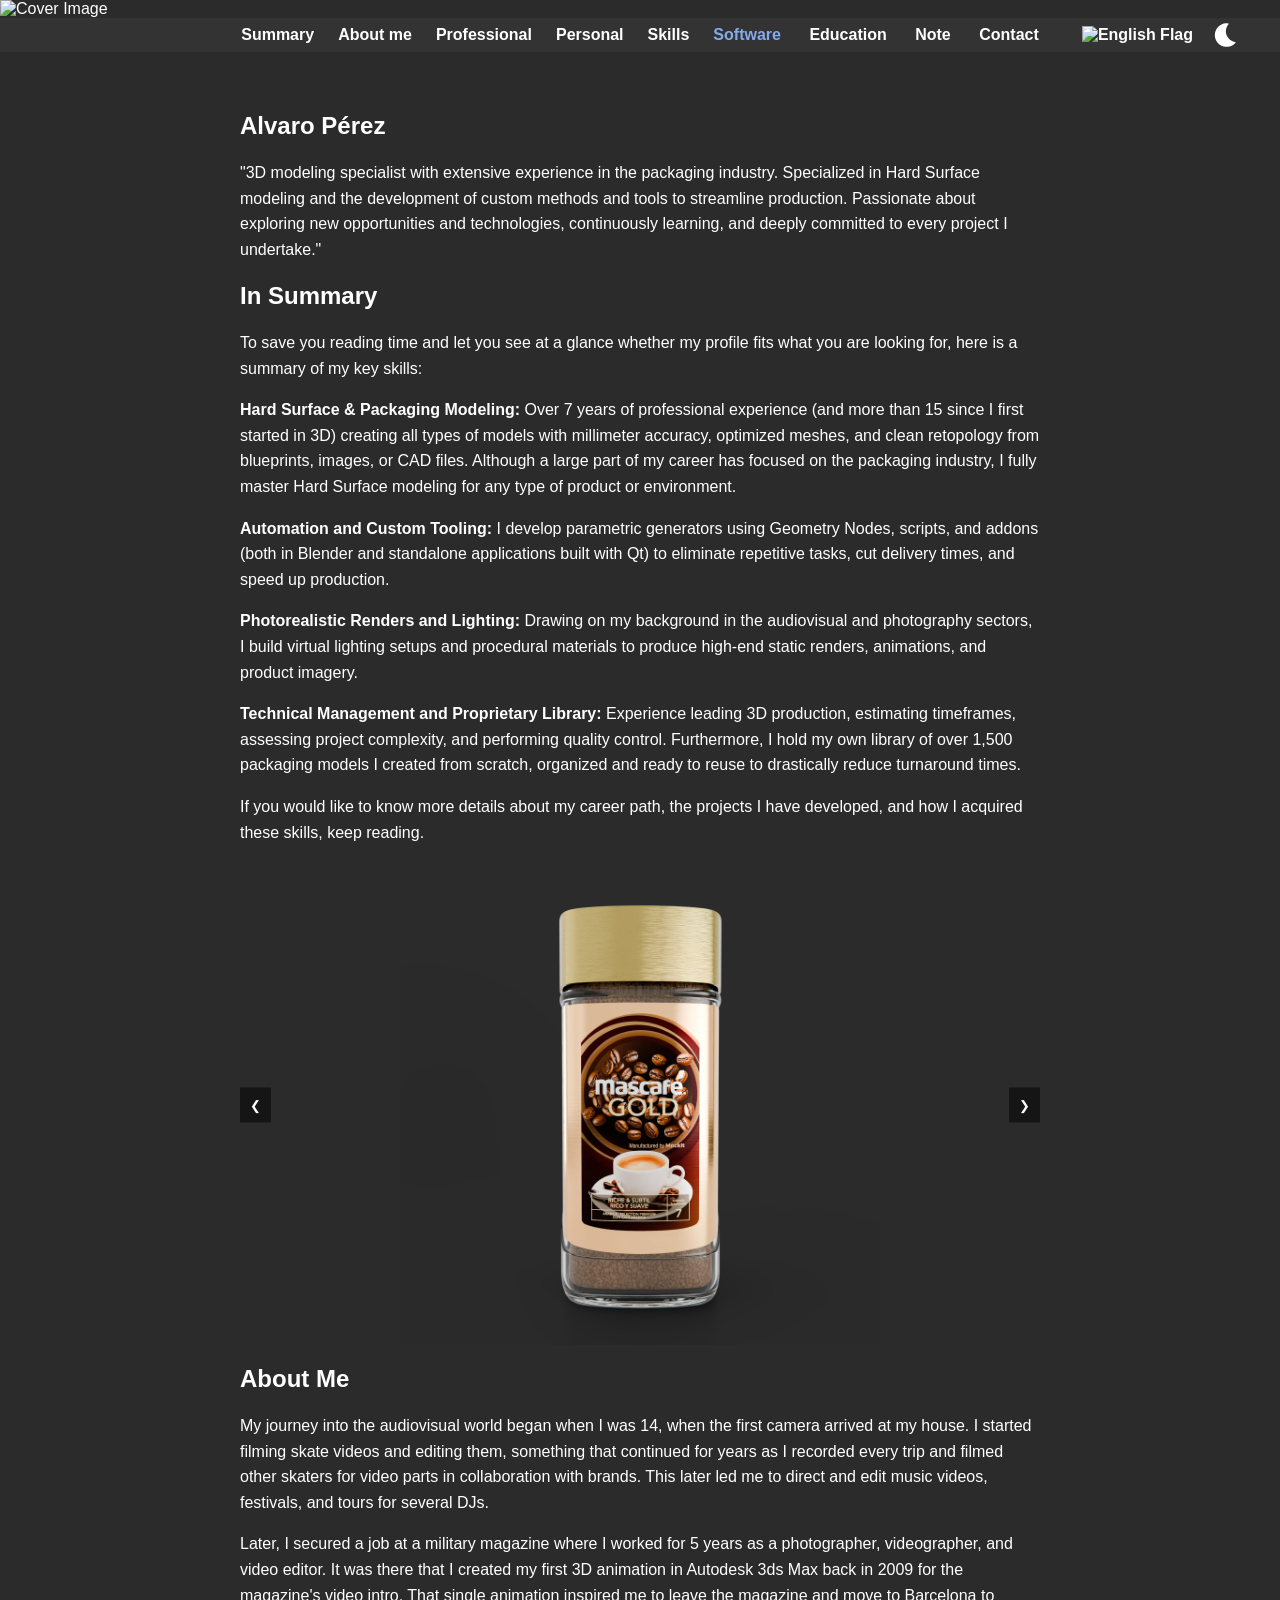
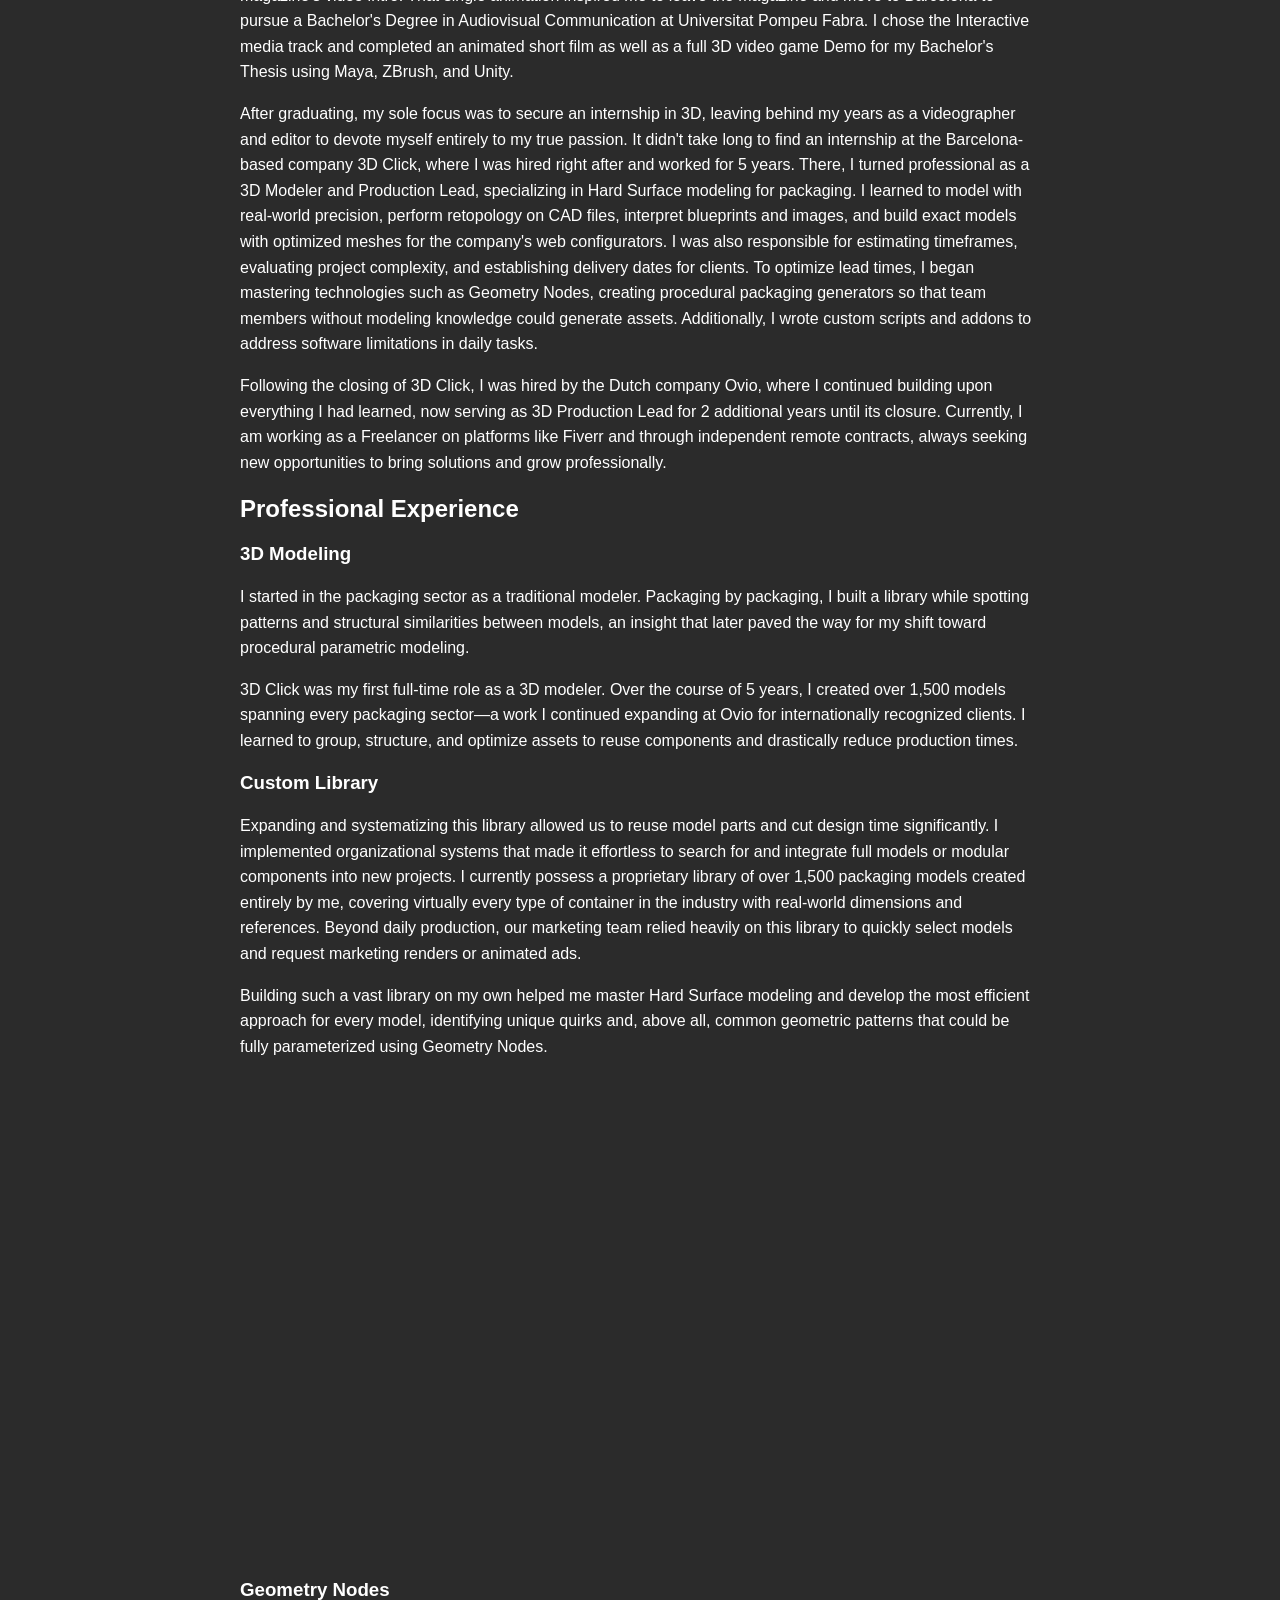
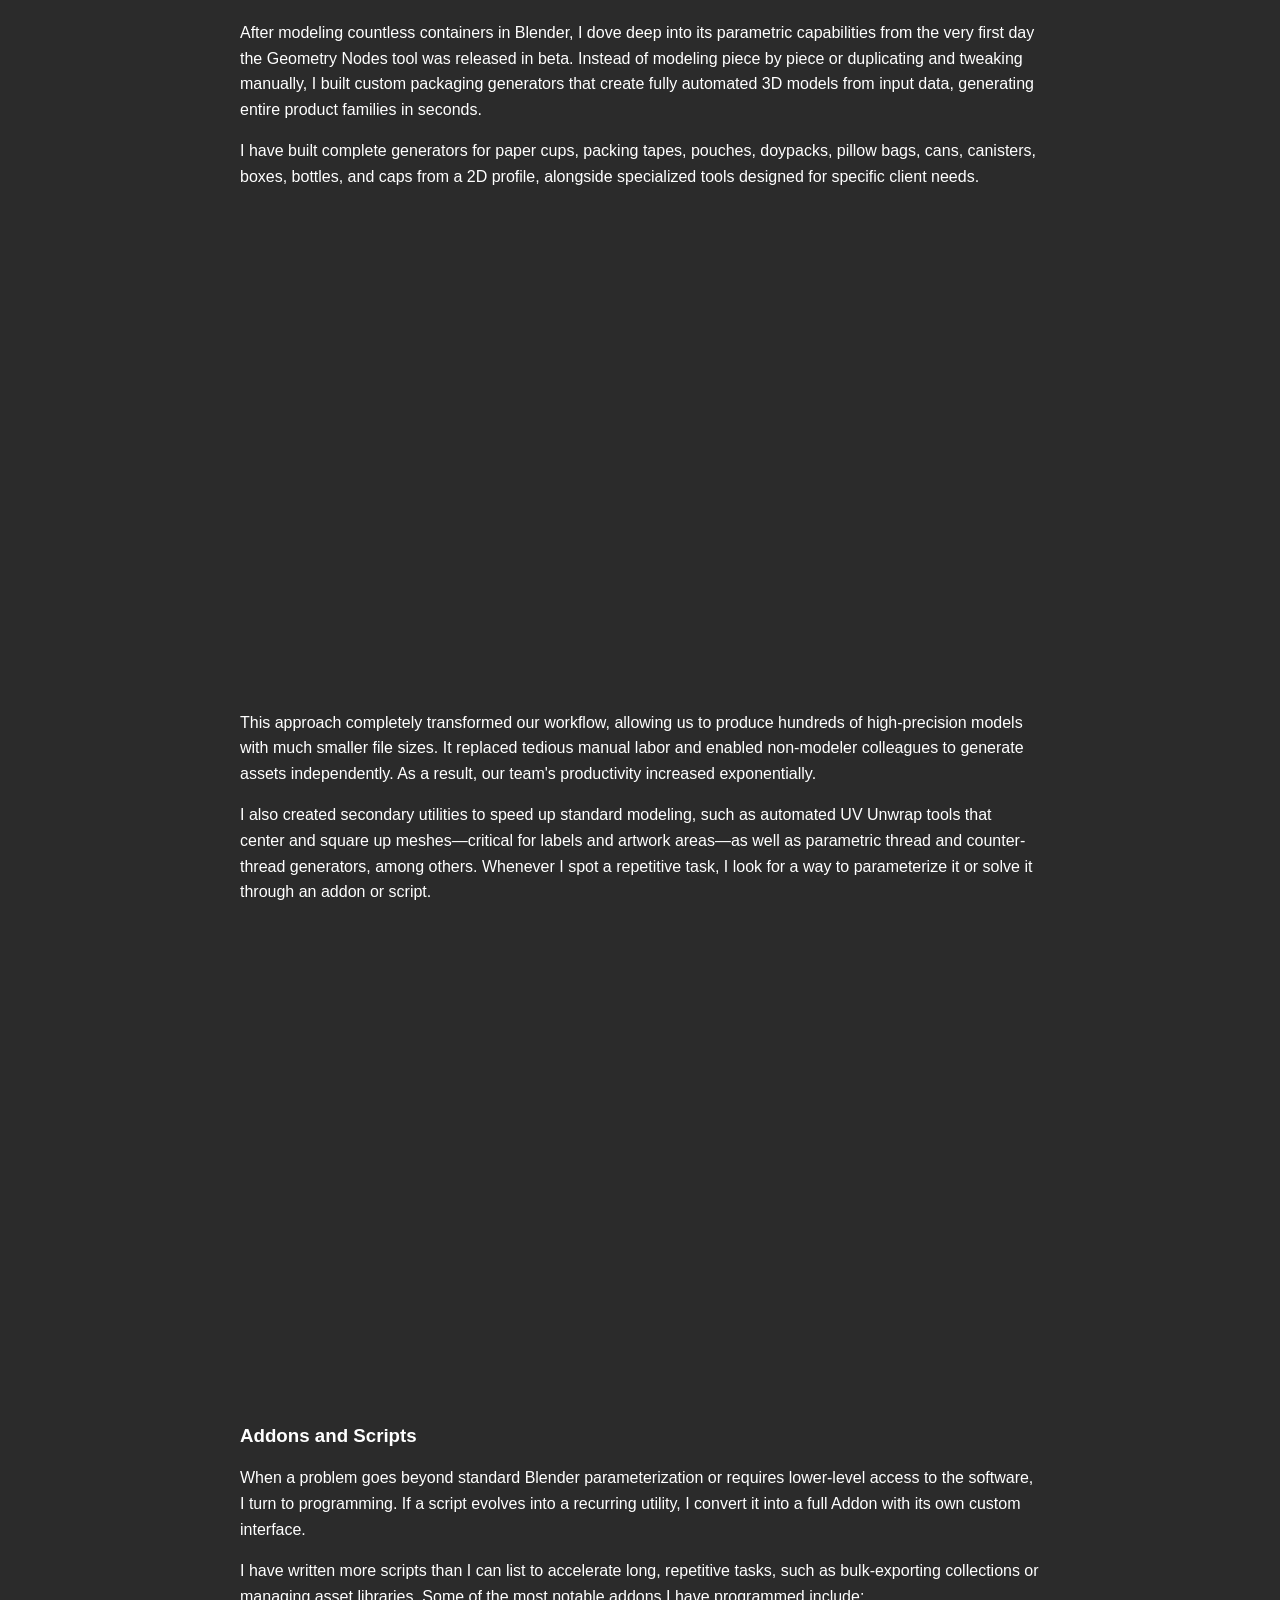
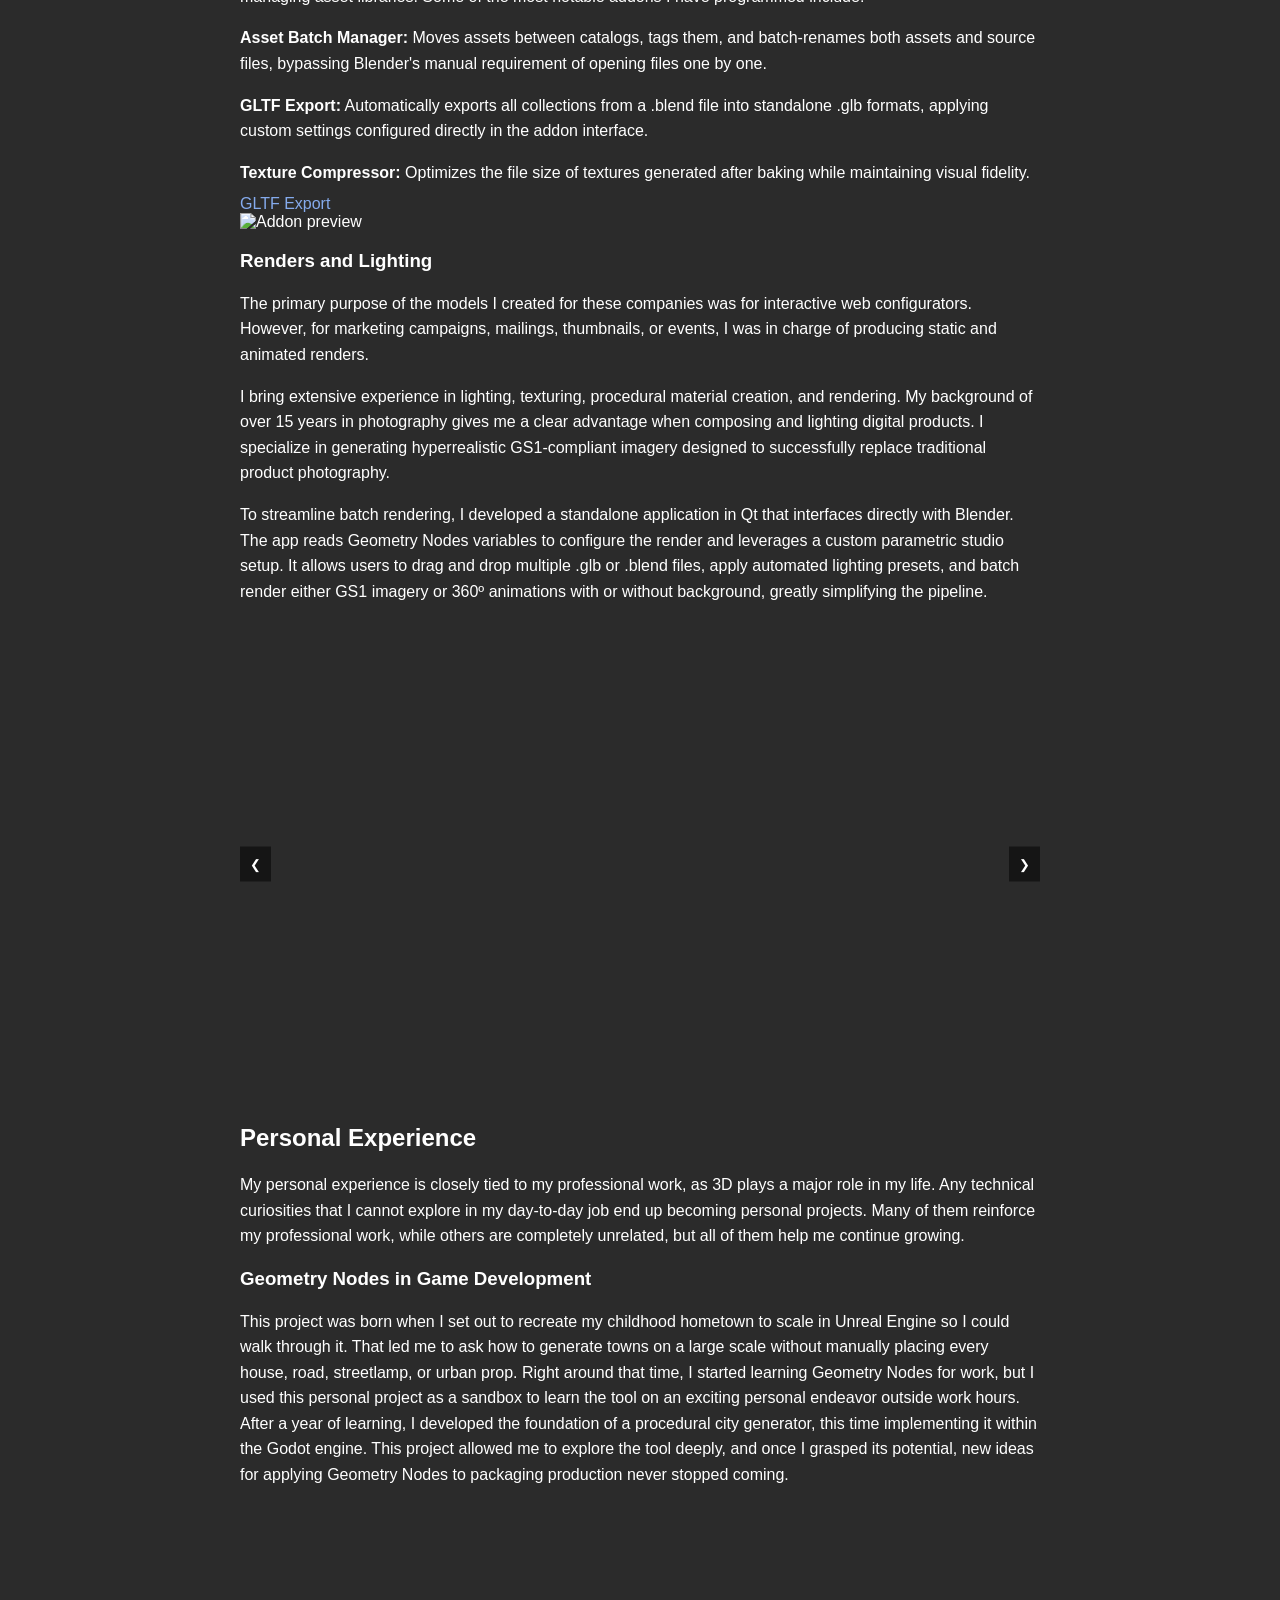
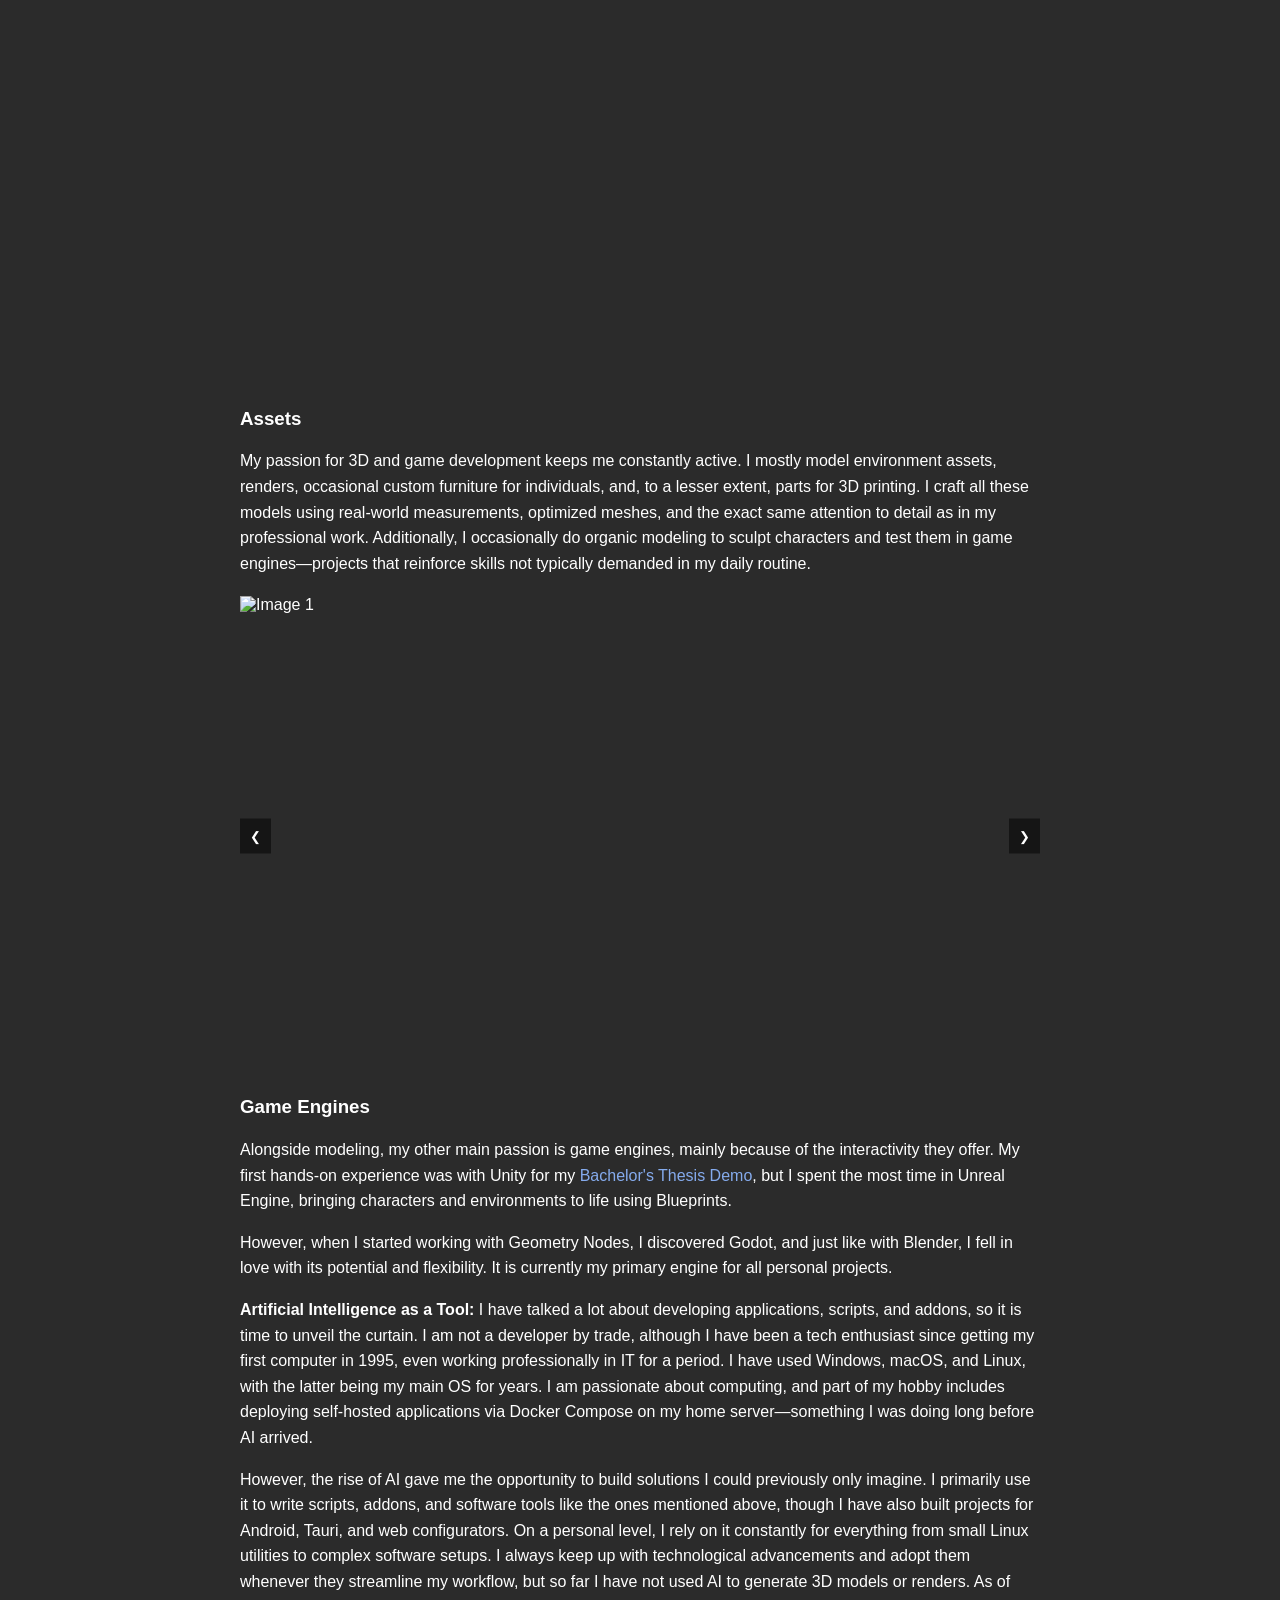
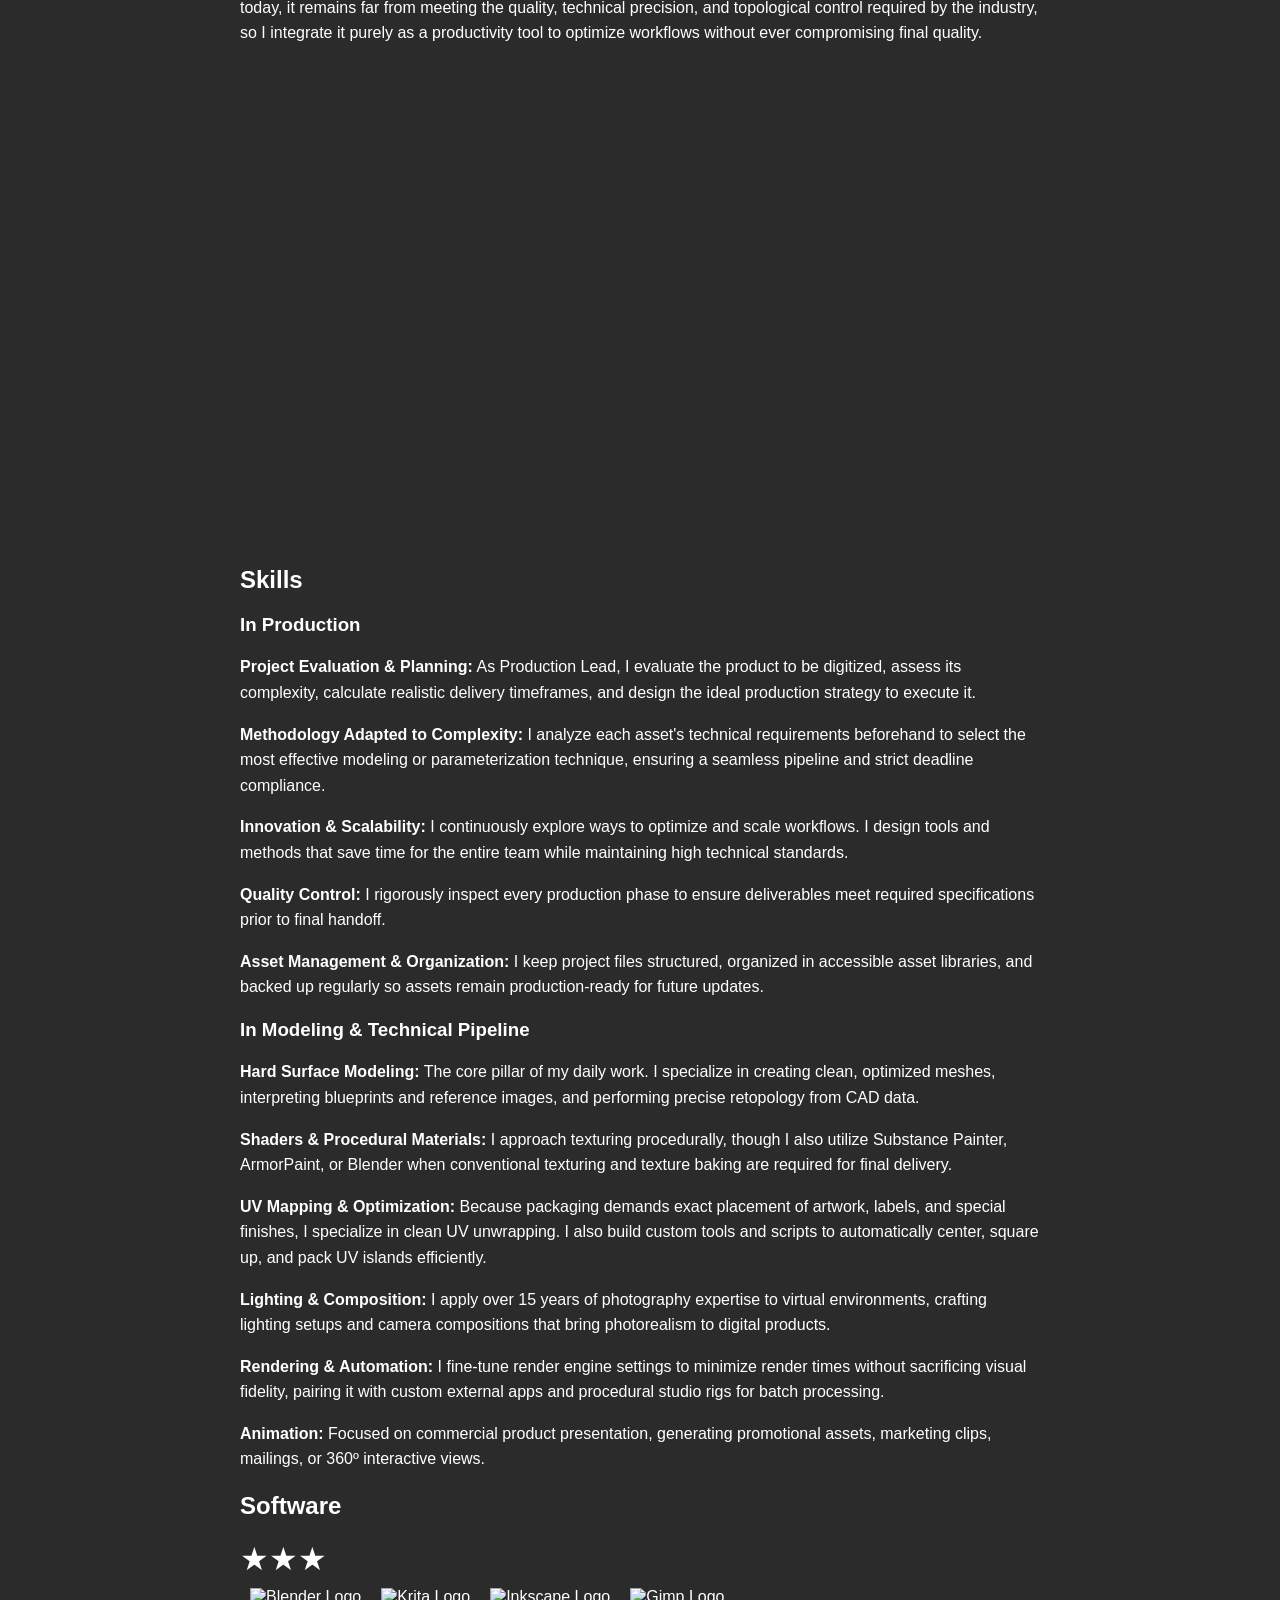
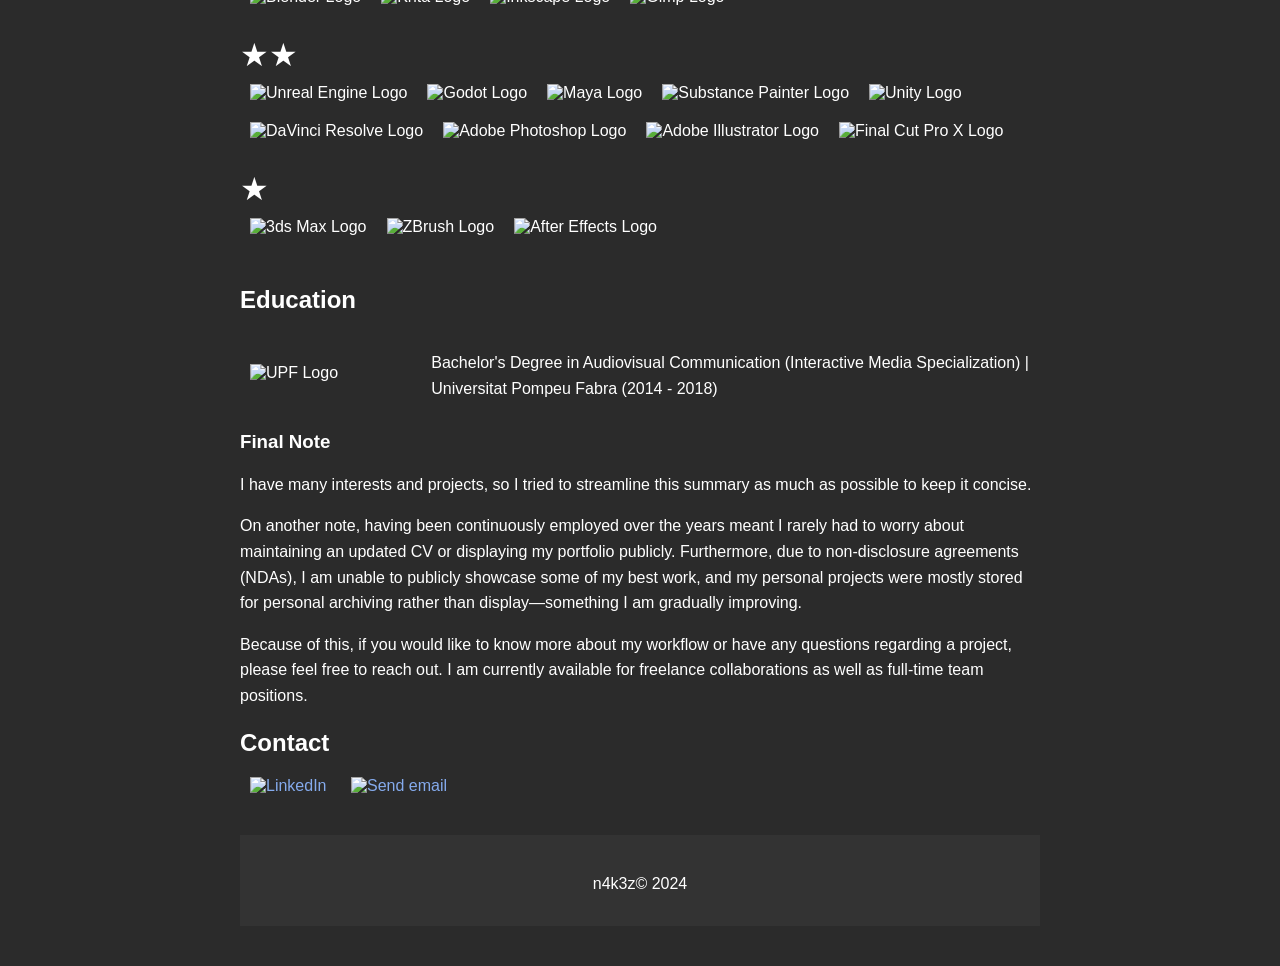
==== index_en.html @ 203c3bce "update tittle" ====
<!DOCTYPE html>
<html lang="en">
<head>
    <meta charset="UTF-8">
    <meta name="viewport" content="width=device-width, initial-scale=1.0">
    <title>Alvaro Perez Portfolio</title>
    <meta name="description" content="My portfolio as a 3D Modeler and Production Lead">
    <meta property="og:title" content="Álvaro Pérez Portfolio">
    <meta property="og:description" content="My portfolio as a 3D Modeler and Production Lead">
    <meta property="og:image" content="images/icon.png">
    <meta property="og:url" content="https://nk3z.github.io/web/index_en.html">
    <link rel="stylesheet" href="css/styles.css">
    <link rel="icon" type="image/png" href="images/favicon.png">
</head>
<body>
    <header class="header">
        <img src="images/cover.jpg" class="cover-image" alt="Cover Image">
    </header>
    <nav class="main-nav">
        <ul>
            <!-- Row 1 -->
            <li class="menu-row">
                <a href="#resumen">Summary</a>
                <a href="#aboutme">About me</a>
                <a href="#experience-profesional">Professional</a>
                <a href="#experience">Personal</a>
                <a href="#skills">Skills</a>
            </li>
            <!-- Row 2 with centered links and icons aligned to the right -->
            <li class="menu-row">
                <div class="row-center-items">
                    <a href="#Softwares">Software</a>
                    <a href="#education">Education</a>
                    <a href="#nota-al-pie">Note</a>
                    <a href="#contact">Contact</a>
                </div>
                <div class="right-align">
                    <a href="index.html" class="language-switch" data-lang="en">
                        <img src="images/uk.svg" alt="English Flag" class="icon">
                    </a>
                    <button id="theme-toggle" class="theme-toggle">
                        <img id="theme-icon" src="images/moon.svg" alt="Moon Icon" class="icon">
                    </button>
                </div>
            </li>
        </ul>
    </nav>    
    <div class="container">
        <main>
            <section id="resumen">
                <h1>Alvaro Pérez</h1>
                <p>"3D modeling specialist with extensive experience in the packaging industry. Specialized in Hard Surface modeling and the development of custom methods and tools to streamline production. Passionate about exploring new opportunities and technologies, continuously learning, and deeply committed to every project I undertake."</p>
                
                <h2>In Summary</h2>
                <p>To save you reading time and let you see at a glance whether my profile fits what you are looking for, here is a summary of my key skills:</p>
                <p><strong>Hard Surface &amp; Packaging Modeling:</strong> Over 7 years of professional experience (and more than 15 since I first started in 3D) creating all types of models with millimeter accuracy, optimized meshes, and clean retopology from blueprints, images, or CAD files. Although a large part of my career has focused on the packaging industry, I fully master Hard Surface modeling for any type of product or environment.</p>
                <p><strong>Automation and Custom Tooling:</strong> I develop parametric generators using Geometry Nodes, scripts, and addons (both in Blender and standalone applications built with Qt) to eliminate repetitive tasks, cut delivery times, and speed up production.</p>
                <p><strong>Photorealistic Renders and Lighting:</strong> Drawing on my background in the audiovisual and photography sectors, I build virtual lighting setups and procedural materials to produce high-end static renders, animations, and product imagery.</p>
                <p><strong>Technical Management and Proprietary Library:</strong> Experience leading 3D production, estimating timeframes, assessing project complexity, and performing quality control. Furthermore, I hold my own library of over 1,500 packaging models I created from scratch, organized and ready to reuse to drastically reduce turnaround times.</p>
                <p>If you would like to know more details about my career path, the projects I have developed, and how I acquired these skills, keep reading.</p>

                <!-- Slider 1 -->
                <div class="slider slider1">
                    <button class="prev">&#10094;</button>
                    <div class="slides">
                        <img src="images/slider1/image01.webp" alt="Image 1" loading="lazy">
                        <img src="images/slider1/image02.webp" alt="Image 2" loading="lazy">
                        <img src="images/slider1/image03.webp" alt="Image 3" loading="lazy">
                        <img src="images/slider1/image04.webp" alt="Image 4" loading="lazy">
                        <img src="images/slider1/image05.webp" alt="Image 5" loading="lazy">
                        <img src="images/slider1/image06.webp" alt="Image 6" loading="lazy">
                        <img src="images/slider1/image07.webp" alt="Image 7" loading="lazy">
                        <img src="images/slider1/image08.webp" alt="Image 8" loading="lazy">
                        <img src="images/slider1/image09.webp" alt="Image 9" loading="lazy">
                        <img src="images/slider1/image10.webp" alt="Image 10" loading="lazy">
                        <img src="images/slider1/image11.webp" alt="Image 11" loading="lazy">
                        <img src="images/slider1/image12.webp" alt="Image 12" loading="lazy">
                        <img src="images/slider1/image13.webp" alt="Image 13" loading="lazy">
                        <img src="images/slider1/image14.webp" alt="Image 14" loading="lazy">
                        <img src="images/slider1/image15.webp" alt="Image 15" loading="lazy">
                        <img src="images/slider1/image16.webp" alt="Image 16" loading="lazy">
                        <img src="images/slider1/image17.webp" alt="Image 17" loading="lazy">
                        <img src="images/slider1/image18.webp" alt="Image 18" loading="lazy">
                        <img src="images/slider1/image19.webp" alt="Image 19" loading="lazy">
                        <img src="images/slider1/image20.webp" alt="Image 20" loading="lazy">
                        <img src="images/slider1/image21.webp" alt="Image 21" loading="lazy">
                        <img src="images/slider1/image22.webp" alt="Image 22" loading="lazy">
                        <img src="images/slider1/image23.webp" alt="Image 23" loading="lazy">
                        <img src="images/slider1/image24.webp" alt="Image 24" loading="lazy">
                    </div>
                    <button class="next">&#10095;</button>
                </div>
            </section>

            <section id="aboutme">
                <h2>About Me</h2>
                <p>My journey into the audiovisual world began when I was 14, when the first camera arrived at my house. I started filming skate videos and editing them, something that continued for years as I recorded every trip and filmed other skaters for video parts in collaboration with brands. This later led me to direct and edit music videos, festivals, and tours for several DJs.</p>
                <p>Later, I secured a job at a military magazine where I worked for 5 years as a photographer, videographer, and video editor. It was there that I created my first 3D animation in Autodesk 3ds Max back in 2009 for the magazine's video intro. That single animation inspired me to leave the magazine and move to Barcelona to pursue a Bachelor's Degree in Audiovisual Communication at Universitat Pompeu Fabra. I chose the Interactive media track and completed an animated short film as well as a full 3D video game Demo for my Bachelor's Thesis using Maya, ZBrush, and Unity.</p>
                <p>After graduating, my sole focus was to secure an internship in 3D, leaving behind my years as a videographer and editor to devote myself entirely to my true passion. It didn't take long to find an internship at the Barcelona-based company 3D Click, where I was hired right after and worked for 5 years. There, I turned professional as a 3D Modeler and Production Lead, specializing in Hard Surface modeling for packaging. I learned to model with real-world precision, perform retopology on CAD files, interpret blueprints and images, and build exact models with optimized meshes for the company's web configurators. I was also responsible for estimating timeframes, evaluating project complexity, and establishing delivery dates for clients. To optimize lead times, I began mastering technologies such as Geometry Nodes, creating procedural packaging generators so that team members without modeling knowledge could generate assets. Additionally, I wrote custom scripts and addons to address software limitations in daily tasks.</p>
                <p>Following the closing of 3D Click, I was hired by the Dutch company Ovio, where I continued building upon everything I had learned, now serving as 3D Production Lead for 2 additional years until its closure. Currently, I am working as a Freelancer on platforms like Fiverr and through independent remote contracts, always seeking new opportunities to bring solutions and grow professionally.</p>
            </section>                   
            
            <section id="experience-profesional">
                <h2>Professional Experience</h2>
                <h3>3D Modeling</h3>
                <p>I started in the packaging sector as a traditional modeler. Packaging by packaging, I built a library while spotting patterns and structural similarities between models, an insight that later paved the way for my shift toward procedural parametric modeling.</p>
                <p>3D Click was my first full-time role as a 3D modeler. Over the course of 5 years, I created over 1,500 models spanning every packaging sector—a work I continued expanding at Ovio for internationally recognized clients. I learned to group, structure, and optimize assets to reuse components and drastically reduce production times.</p>

                <h3>Custom Library</h3>
                <p>Expanding and systematizing this library allowed us to reuse model parts and cut design time significantly. I implemented organizational systems that made it effortless to search for and integrate full models or modular components into new projects. I currently possess a proprietary library of over 1,500 packaging models created entirely by me, covering virtually every type of container in the industry with real-world dimensions and references. Beyond daily production, our marketing team relied heavily on this library to quickly select models and request marketing renders or animated ads.</p>
                <p>Building such a vast library on my own helped me master Hard Surface modeling and develop the most efficient approach for every model, identifying unique quirks and, above all, common geometric patterns that could be fully parameterized using Geometry Nodes.</p>
                <video autoplay loop muted preload="metadata">
                    <source src="videos/library.webm" type="video/webm">
                    Your browser does not support the video tag.
                </video>
                <h3>Geometry Nodes</h3>
                <p>After modeling countless containers in Blender, I dove deep into its parametric capabilities from the very first day the Geometry Nodes tool was released in beta. Instead of modeling piece by piece or duplicating and tweaking manually, I built custom packaging generators that create fully automated 3D models from input data, generating entire product families in seconds.</p>
                <p>I have built complete generators for paper cups, packing tapes, pouches, doypacks, pillow bags, cans, canisters, boxes, bottles, and caps from a 2D profile, alongside specialized tools designed for specific client needs.</p>
                <video autoplay loop muted preload="metadata">
                    <source src="videos/tools.webm" type="video/webm">
                    Your browser does not support the video tag.
                </video>
                <p>This approach completely transformed our workflow, allowing us to produce hundreds of high-precision models with much smaller file sizes. It replaced tedious manual labor and enabled non-modeler colleagues to generate assets independently. As a result, our team's productivity increased exponentially.</p>
                <p>I also created secondary utilities to speed up standard modeling, such as automated UV Unwrap tools that center and square up meshes—critical for labels and artwork areas—as well as parametric thread and counter-thread generators, among others. Whenever I spot a repetitive task, I look for a way to parameterize it or solve it through an addon or script.</p>
                <video autoplay loop muted preload="metadata">
                    <source src="videos/tools2.webm" type="video/webm">
                    Your browser does not support the video tag.
                </video>
                <h3>Addons and Scripts</h3>
                <p>When a problem goes beyond standard Blender parameterization or requires lower-level access to the software, I turn to programming. If a script evolves into a recurring utility, I convert it into a full Addon with its own custom interface.</p>
                <p>I have written more scripts than I can list to accelerate long, repetitive tasks, such as bulk-exporting collections or managing asset libraries. Some of the most notable addons I have programmed include:</p>
                <p><strong>Asset Batch Manager:</strong> Moves assets between catalogs, tags them, and batch-renames both assets and source files, bypassing Blender's manual requirement of opening files one by one.</p>
                <p><strong>GLTF Export:</strong> Automatically exports all collections from a .blend file into standalone .glb formats, applying custom settings configured directly in the addon interface.</p>
                <p><strong>Texture Compressor:</strong> Optimizes the file size of textures generated after baking while maintaining visual fidelity.</p>
                <a href="https://github.com/nk3z/">GLTF Export</a>
                <br>
                <img src="images/addon.png" alt="Addon preview" loading="lazy">                            
                <h3>Renders and Lighting</h3>
                <p>The primary purpose of the models I created for these companies was for interactive web configurators. However, for marketing campaigns, mailings, thumbnails, or events, I was in charge of producing static and animated renders.</p>
                <p>I bring extensive experience in lighting, texturing, procedural material creation, and rendering. My background of over 15 years in photography gives me a clear advantage when composing and lighting digital products. I specialize in generating hyperrealistic GS1-compliant imagery designed to successfully replace traditional product photography.</p>
                <p>To streamline batch rendering, I developed a standalone application in Qt that interfaces directly with Blender. The app reads Geometry Nodes variables to configure the render and leverages a custom parametric studio setup. It allows users to drag and drop multiple .glb or .blend files, apply automated lighting presets, and batch render either GS1 imagery or 360º animations with or without background, greatly simplifying the pipeline.</p>
                <div class="video-slider-container">
                    <button class="prev" data-index="5">&#10094;</button>
                    <div class="video-slider">
                        <video id="videoPlayer5" autoplay loop muted preload="metadata">
                            <source src="videos/promo01.webm" type="video/webm">
                            Your browser does not support the video tag.
                        </video>
                    </div>
                    <button class="next" data-index="5">&#10095;</button>
                </div>
            </section>

            <section id="experience">
                <h2>Personal Experience</h2>
                <p>My personal experience is closely tied to my professional work, as 3D plays a major role in my life. Any technical curiosities that I cannot explore in my day-to-day job end up becoming personal projects. Many of them reinforce my professional work, while others are completely unrelated, but all of them help me continue growing.</p>
                <h3>Geometry Nodes in Game Development</h3>
                <p>This project was born when I set out to recreate my childhood hometown to scale in Unreal Engine so I could walk through it. That led me to ask how to generate towns on a large scale without manually placing every house, road, streetlamp, or urban prop. Right around that time, I started learning Geometry Nodes for work, but I used this personal project as a sandbox to learn the tool on an exciting personal endeavor outside work hours. After a year of learning, I developed the foundation of a procedural city generator, this time implementing it within the Godot engine. This project allowed me to explore the tool deeply, and once I grasped its potential, new ideas for applying Geometry Nodes to packaging production never stopped coming.</p>
                <video autoplay loop muted preload="metadata">
                    <source src="videos/nodes.webm" type="video/webm">
                    Your browser does not support the video tag.
                </video>
                <h3>Assets</h3>
                <p>My passion for 3D and game development keeps me constantly active. I mostly model environment assets, renders, occasional custom furniture for individuals, and, to a lesser extent, parts for 3D printing. I craft all these models using real-world measurements, optimized meshes, and the exact same attention to detail as in my professional work. Additionally, I occasionally do organic modeling to sculpt characters and test them in game engines—projects that reinforce skills not typically demanded in my daily routine.</p>
                <div class="slider slider2">
                    <button class="prev additional-prev">&#10094;</button>
                    <div class="slides">
                        <img src="images/slider2/image01.jpg" alt="Image 1" loading="lazy">
                        <img src="images/slider2/image02.jpg" alt="Image 2" loading="lazy">
                        <img src="images/slider2/image03.jpg" alt="Image 3" loading="lazy">
                    </div>
                    <button class="next additional-next">&#10095;</button>
                </div>
                <h3>Game Engines</h3>
                <p>Alongside modeling, my other main passion is game engines, mainly because of the interactivity they offer. My first hands-on experience was with Unity for my <a href="https://nakez.itch.io/cryptophasia">Bachelor's Thesis Demo</a>, but I spent the most time in Unreal Engine, bringing characters and environments to life using Blueprints.</p>
                <p>However, when I started working with Geometry Nodes, I discovered Godot, and just like with Blender, I fell in love with its potential and flexibility. It is currently my primary engine for all personal projects.</p>
                <p><strong>Artificial Intelligence as a Tool:</strong> I have talked a lot about developing applications, scripts, and addons, so it is time to unveil the curtain. I am not a developer by trade, although I have been a tech enthusiast since getting my first computer in 1995, even working professionally in IT for a period. I have used Windows, macOS, and Linux, with the latter being my main OS for years. I am passionate about computing, and part of my hobby includes deploying self-hosted applications via Docker Compose on my home server—something I was doing long before AI arrived.</p>
                <p>However, the rise of AI gave me the opportunity to build solutions I could previously only imagine. I primarily use it to write scripts, addons, and software tools like the ones mentioned above, though I have also built projects for Android, Tauri, and web configurators. On a personal level, I rely on it constantly for everything from small Linux utilities to complex software setups. I always keep up with technological advancements and adopt them whenever they streamline my workflow, but so far I have not used AI to generate 3D models or renders. As of today, it remains far from meeting the quality, technical precision, and topological control required by the industry, so I integrate it purely as a productivity tool to optimize workflows without ever compromising final quality.</p>
                <video autoplay loop muted preload="metadata">
                    <source src="videos/engines.webm" type="video/webm">
                    Your browser does not support the video tag.
                </video>
            </section>

            <section id="skills">
                <h2>Skills</h2>
                <h3>In Production</h3>
                <p><strong>Project Evaluation &amp; Planning:</strong> As Production Lead, I evaluate the product to be digitized, assess its complexity, calculate realistic delivery timeframes, and design the ideal production strategy to execute it.</p>
                <p><strong>Methodology Adapted to Complexity:</strong> I analyze each asset's technical requirements beforehand to select the most effective modeling or parameterization technique, ensuring a seamless pipeline and strict deadline compliance.</p>
                <p><strong>Innovation &amp; Scalability:</strong> I continuously explore ways to optimize and scale workflows. I design tools and methods that save time for the entire team while maintaining high technical standards.</p>
                <p><strong>Quality Control:</strong> I rigorously inspect every production phase to ensure deliverables meet required specifications prior to final handoff.</p>
                <p><strong>Asset Management &amp; Organization:</strong> I keep project files structured, organized in accessible asset libraries, and backed up regularly so assets remain production-ready for future updates.</p>
                
                <h3>In Modeling &amp; Technical Pipeline</h3>
                <p><strong>Hard Surface Modeling:</strong> The core pillar of my daily work. I specialize in creating clean, optimized meshes, interpreting blueprints and reference images, and performing precise retopology from CAD data.</p>
                <p><strong>Shaders &amp; Procedural Materials:</strong> I approach texturing procedurally, though I also utilize Substance Painter, ArmorPaint, or Blender when conventional texturing and texture baking are required for final delivery.</p>
                <p><strong>UV Mapping &amp; Optimization:</strong> Because packaging demands exact placement of artwork, labels, and special finishes, I specialize in clean UV unwrapping. I also build custom tools and scripts to automatically center, square up, and pack UV islands efficiently.</p>
                <p><strong>Lighting &amp; Composition:</strong> I apply over 15 years of photography expertise to virtual environments, crafting lighting setups and camera compositions that bring photorealism to digital products.</p>
                <p><strong>Rendering &amp; Automation:</strong> I fine-tune render engine settings to minimize render times without sacrificing visual fidelity, pairing it with custom external apps and procedural studio rigs for batch processing.</p>
                <p><strong>Animation:</strong> Focused on commercial product presentation, generating promotional assets, marketing clips, mailings, or 360º interactive views.</p>                
            </section>

            <section id="Softwares">
                <h2>Software</h2>
                <div class="software-group">
                    <!-- Advanced (★★★) -->
                    <div class="software-stars">
                        <span class="stars">★★★</span>
                        <ul class="softwares-logos">
                            <li><img src="images/sofwares/blenderlogo.png" alt="Blender Logo" loading="lazy"></li>
                            <li><img src="images/sofwares/kritalogo.png" alt="Krita Logo" loading="lazy"></li>
                            <li><img src="images/sofwares/inkscapelogo.png" alt="Inkscape Logo" loading="lazy"></li>
                            <li><img src="images/sofwares/gimplogo.png" alt="Gimp Logo" loading="lazy"></li>
                        </ul>
                    </div>
                    <!-- Intermediate (★★) -->
                    <div class="software-stars">
                        <span class="stars">★★</span>
                        <ul class="softwares-logos">
                            <li><img src="images/sofwares/uelogo.png" alt="Unreal Engine Logo" loading="lazy"></li>
                            <li><img src="images/sofwares/godotlogo.png" alt="Godot Logo" loading="lazy"></li>
                            <li><img src="images/sofwares/mayalogo.png" alt="Maya Logo" loading="lazy"></li>
                            <li><img src="images/sofwares/splogo.svg" alt="Substance Painter Logo" loading="lazy"></li>
                            <li><img src="images/sofwares/unitylogo.png" alt="Unity Logo" loading="lazy"></li>
                            <li><img src="images/sofwares/davincilogo.png" alt="DaVinci Resolve Logo" loading="lazy"></li>
                            <li><img src="images/sofwares/pslogo.png" alt="Adobe Photoshop Logo" loading="lazy"></li>
                            <li><img src="images/sofwares/ailogo.png" alt="Adobe Illustrator Logo" loading="lazy"></li>
                            <li><img src="images/sofwares/fcpxlogo.png" alt="Final Cut Pro X Logo" loading="lazy"></li>
                        </ul>
                    </div>
                    <!-- Basic (★) -->
                    <div class="software-stars">
                        <span class="stars">★</span>
                        <ul class="softwares-logos">
                            <li><img src="images/sofwares/3dslogo.webp" alt="3ds Max Logo" loading="lazy"></li>
                            <li><img src="images/sofwares/zbrushlogo.png" alt="ZBrush Logo" loading="lazy"></li>
                            <li><img src="images/sofwares/aelogo.png" alt="After Effects Logo" loading="lazy"></li>
                        </ul>
                    </div>
                </div>
            </section>

            <section id="education">
                <h2>Education</h2>
                <div>
                    <img src="images/upflogo.webp" alt="UPF Logo" loading="lazy">
                    <p>Bachelor's Degree in Audiovisual Communication (Interactive Media Specialization) | Universitat Pompeu Fabra (2014 - 2018)</p>
                </div>
            </section>

            <section id="nota-al-pie">
                <h3>Final Note</h3>
                <p>I have many interests and projects, so I tried to streamline this summary as much as possible to keep it concise.</p>
                <p>On another note, having been continuously employed over the years meant I rarely had to worry about maintaining an updated CV or displaying my portfolio publicly. Furthermore, due to non-disclosure agreements (NDAs), I am unable to publicly showcase some of my best work, and my personal projects were mostly stored for personal archiving rather than display—something I am gradually improving.</p>
                <p>Because of this, if you would like to know more about my workflow or have any questions regarding a project, please feel free to reach out. I am currently available for freelance collaborations as well as full-time team positions.</p>                
            </section>

            <section id="contact">
                <h2>Contact</h2>
                <a href="https://www.linkedin.com/in/alvaroperez3d/">
                    <img src="images/sofwares/inlogo.png" alt="LinkedIn" loading="lazy">
                </a>
                <a href="mailto:nk3z@proton.me">
                    <img src="images/sofwares/mail.png" alt="Send email" loading="lazy">
                </a>
            </section>                    
        </main>
        <footer>
            <p>n4k3z© 2024</p>
        </footer>
    </div>
<script src="js/scripts.js?v=3.5"></script>
</body>
</html>
---- css/styles.css ----
/* Estilos generales */
body {
    font-family: 'Roboto', sans-serif;
    margin: 0;
    padding: 0;
    background-color: #2b2b2b;
    color: #ffffff;
    text-align: left;
    overflow-x: hidden;
    transition: background-color 0.3s ease, color 0.3s ease;
    -webkit-user-select: none;
    -moz-user-select: none;
    -ms-user-select: none;
    user-select: none;
}

img, video {
    -webkit-user-drag: none;
    -khtml-user-drag: none;
    -moz-user-drag: none;
    -o-user-drag: none;
    pointer-events: auto;
}

.theme-toggle {
    border: none;
    background: none;
    cursor: pointer;
    display: flex;
    align-items: center;
    justify-content: center;
    width: 30px;
    height: 30px;
}

.icon {
    width: 24px;
    height: 24px;
    vertical-align: middle;
}

/* Tema claro */
body.light-theme {
    background-color: #ffffff;
    color: #000000;
}

body.light-theme .main-nav {
    background-color: #f0f0f0;
}

body.light-theme .main-nav a {
    color: #000000;
}

body.light-theme .main-nav a:hover {
    color: rgb(0, 0, 0) !important;
}

body.light-theme a {
    color: #85ABED;
}

body.light-theme a:hover {
    color: #85ABED !important;
}

body.light-theme h1, 
body.light-theme h2, 
body.light-theme h3, 
body.light-theme h4, 
body.light-theme h5, 
body.light-theme h6 {
    color: #000000;
}

body.light-theme footer {
    background-color: #f0f0f0;
    color: #000000;
}

.header {
    width: 100%;
    overflow: hidden;
    position: relative;
}

.cover-image {
    width: 100%;
    height: auto;
    object-fit: cover;
    display: block;
}

.main-nav {
    background-color: #333;
    padding: 0 10px;
    position: sticky;
    top: 0;
    z-index: 1000;
    width: 100%;
    box-sizing: border-box;
    margin: 0;
    transition: background-color 0.3s ease;
}

.main-nav ul {
    list-style-type: none;
    margin: 0 auto;
    padding: 0;
    display: flex;
    justify-content: center;
    align-items: center;
    flex-wrap: wrap;
    width: 100%;
    max-width: 1200px;
    box-sizing: border-box;
    position: relative;
}

.main-nav ul .menu-row {
    display: flex;
    justify-content: center;
    align-items: center;
}

.main-nav ul .right-align {
    display: flex;
    align-items: center;
    position: absolute;
    right: 0;
}

.right-align a, .right-align button {
    margin-left: 5px;
}

.main-nav a {
    color: #ffffff;
    text-decoration: none;
    font-weight: bold;
    padding: 8px 12px;
    display: inline-block;
    position: relative;
    transition: color 0.2s ease;
}

.main-nav a:hover {
    color: #ffffff !important;
}

.main-nav a:visited,
.main-nav a:focus,
.main-nav a:active {
    color: #ffffff;
}

.main-nav a.active {
    color: #85ABED !important;
}

.theme-toggle {
    margin-left: 5px;
    display: flex;
    align-items: center;
}

a {
    color: #85ABED;
    text-decoration: none;
}

a:hover {
    color: #85ABED;
    text-decoration: none;
    font-weight: bold;
}

a:visited,
a:active {
    color: #85ABED;
}

.container {
    max-width: 800px;
    margin: 20px auto;
    padding: 20px;
}

main {
    margin-top: 20px;
}

section {
    margin-bottom: 20px;
    scroll-margin-top: 60px;
}

h1, h2, h3, h4, h5, h6 {
    color: #ffffff;
    font-weight: 700;
    transition: color 0.3s ease;
}

/* ==========================================
   SLIDER DE IMÁGENES (TRANSPARENTE Y 1 A 1)
   ========================================== */
.slider {
    position: relative;
    width: 100%;
    height: 480px;
    overflow: hidden;
    margin: 20px 0;
    display: flex;
    justify-content: flex-start;
    background-color: transparent;
}

.slides {
    display: flex;
    width: 100%;
    height: 100%;
    transition: transform 0.5s ease-in-out;
}

.slides img {
    height: 480px;
    width: 100%;
    min-width: 100%;
    max-width: 100%;
    object-fit: contain;
    margin: 0 auto;
    display: block;
    flex-shrink: 0;
    cursor: pointer;
}

/* Videos independientes en bucle */
video {
    display: block;
    margin: 20px auto;
    height: 480px;
    width: auto;
    max-width: 100%;
    object-fit: contain;
    background-color: transparent;
}

/* ==========================================
   SLIDER DE VÍDEOS (SIN FRANJAS, TRANSPARENTE)
   ========================================== */
.video-slider-container {
    position: relative;
    width: 100%;
    margin: 20px auto;
    text-align: center;
    display: flex;
    justify-content: center;
    height: 480px;
    background-color: transparent;
}

.video-slider {
    display: flex;
    justify-content: center;
    align-items: center;
    width: 100%;
    height: 100%;
    background-color: transparent;
}

.video-slider video {
    height: 100% !important;
    width: auto !important;
    margin: 0 auto;
    background-color: transparent;
}

/* ==========================================
   POP-UP (MODAL) PROTEGIDO Y NAVEGABLE
   ========================================== */
.image-modal {
    display: none;
    position: fixed;
    z-index: 9999;
    top: 0;
    left: 0;
    width: 100%;
    height: 100%;
    background-color: rgba(0, 0, 0, 0.85);
    justify-content: center;
    align-items: center;
    cursor: default;
}

.image-modal img {
    max-width: 90%;
    max-height: 90%;
    object-fit: contain;
    box-shadow: none;
    border-radius: 4px;
    cursor: default;
}

.image-modal-close {
    position: absolute;
    top: 20px;
    right: 30px;
    color: #ffffff;
    font-size: 40px;
    font-weight: bold;
    cursor: pointer;
    z-index: 10000;
}

.modal-prev, .modal-next {
    position: absolute;
    top: 50%;
    transform: translateY(-50%);
    background-color: rgba(0, 0, 0, 0.6);
    color: #ffffff;
    border: none;
    cursor: pointer;
    padding: 15px 20px;
    font-size: 24px;
    z-index: 10000;
    border-radius: 4px;
    transition: background-color 0.2s;
}

.modal-prev:hover, .modal-next:hover {
    background-color: rgba(0, 0, 0, 0.9);
}

.modal-prev {
    left: 30px;
}

.modal-next {
    right: 30px;
}

.fade-in {
    opacity: 1;
    transition: opacity 0.5s ease-in;
}

.fade-out {
    opacity: 0;
    transition: opacity 0.5s ease-out;
}

.prev, .next {
    position: absolute;
    top: 50%;
    transform: translateY(-50%);
    background-color: rgba(0, 0, 0, 0.5);
    color: #ffffff;
    border: none;
    cursor: pointer;
    padding: 10px;
    z-index: 100;
}

.prev {
    left: 0;
}

.next {
    right: 0;
}

.softwares-logos {
    list-style-type: none;
    margin: 0;
    padding: 0;
    display: flex;
    justify-content: flex-start;
    flex-wrap: wrap;
}

.softwares-logos li {
    margin: 10px;
}

.softwares-logos img {
    height: 48px;
    width: auto;
}

.software-group {
    display: flex;
    flex-direction: column;
    align-items: flex-start;
    margin-bottom: 20px;
}

.software-stars {
    text-align: left;
    margin-bottom: 20px;
}

.stars {
    font-size: 2em;
    color: #ffffff;
    margin-bottom: 10px;
}

#education div {
    display: flex;
    align-items: center;
    justify-content: left;
    margin: 20px 0;
}

#education img {
    width: 250px;
    height: auto;
    margin: 0 10px;
}

footer {
    text-align: center;
    padding: 20px 0;
    background-color: #333;
    color: #ffffff;
    margin-top: 40px;
    transition: background-color 0.3s ease, color 0.3s ease;
}

body.light-theme footer {
    background-color: #f0f0f0;
    color: #000000;
}

.container p {
    line-height: 1.6;
    margin-bottom: 10px;
}

#contact img {
    width: 32px;
    height: auto;
    margin: 0 10px;
}

/* Responsividad Desktop Media */
@media (max-width: 900px) {
    .main-nav ul .right-align {
        position: relative;
        margin-left: auto;
    }
}

/* Configuración Móvil Ajustada: Filas Centradas y Alineación Perfecta */
@media (max-width: 768px) {
    .main-nav {
        padding: 5px 8px;
    }

    .main-nav ul {
        display: flex;
        flex-direction: column;
        align-items: center;
        justify-content: center;
        width: 100%;
        gap: 4px;
    }

    /* Filas 1 y 2 en móvil con Flexbox alineado al centro */
    .main-nav ul .menu-row {
        display: flex;
        flex-direction: row;
        align-items: center;
        justify-content: center;
        width: 100%;
        position: relative;
        gap: 2px;
    }

    .main-nav a {
        font-size: 0.80rem;
        padding: 4px 5px;
        line-height: 1.1;
        white-space: nowrap;
        background-color: transparent !important;
        border-radius: 0;
    }

    /* Contenedor centralizado para los enlaces de la segunda fila */
    .row-center-items {
        display: flex;
        align-items: center;
        justify-content: center;
        gap: 2px;
        margin: 0 auto;
    }

    /* Iconos integrados a la derecha de la 2ª fila */
    .right-align {
        position: absolute;
        right: 0;
        display: flex;
        align-items: center;
        gap: 8px; /* Espacio extra entre bandera y sol/luna */
    }

    .right-align a, .right-align button {
        margin: 0;
        padding: 0;
        background: none !important;
    }

    .icon {
        width: 18px;
        height: 18px;
    }

    .theme-toggle {
        width: 20px;
        height: 20px;
    }

    .container {
        padding: 10px;
    }

    .video-slider-container, .slider, video {
        height: 250px;
    }

    .slider .slides img {
        height: 250px;
    }

    .prev, .next {
        padding: 6px 10px;
        font-size: 14px;
    }

    .modal-prev, .modal-next {
        padding: 6px 10px;
        font-size: 14px;
        background-color: rgba(0, 0, 0, 0.4);
    }
    
    .modal-prev {
        left: 5px;
    }

    .modal-next {
        right: 5px;
    }

    .main-nav a:hover {
        color: inherit !important;
    }
}
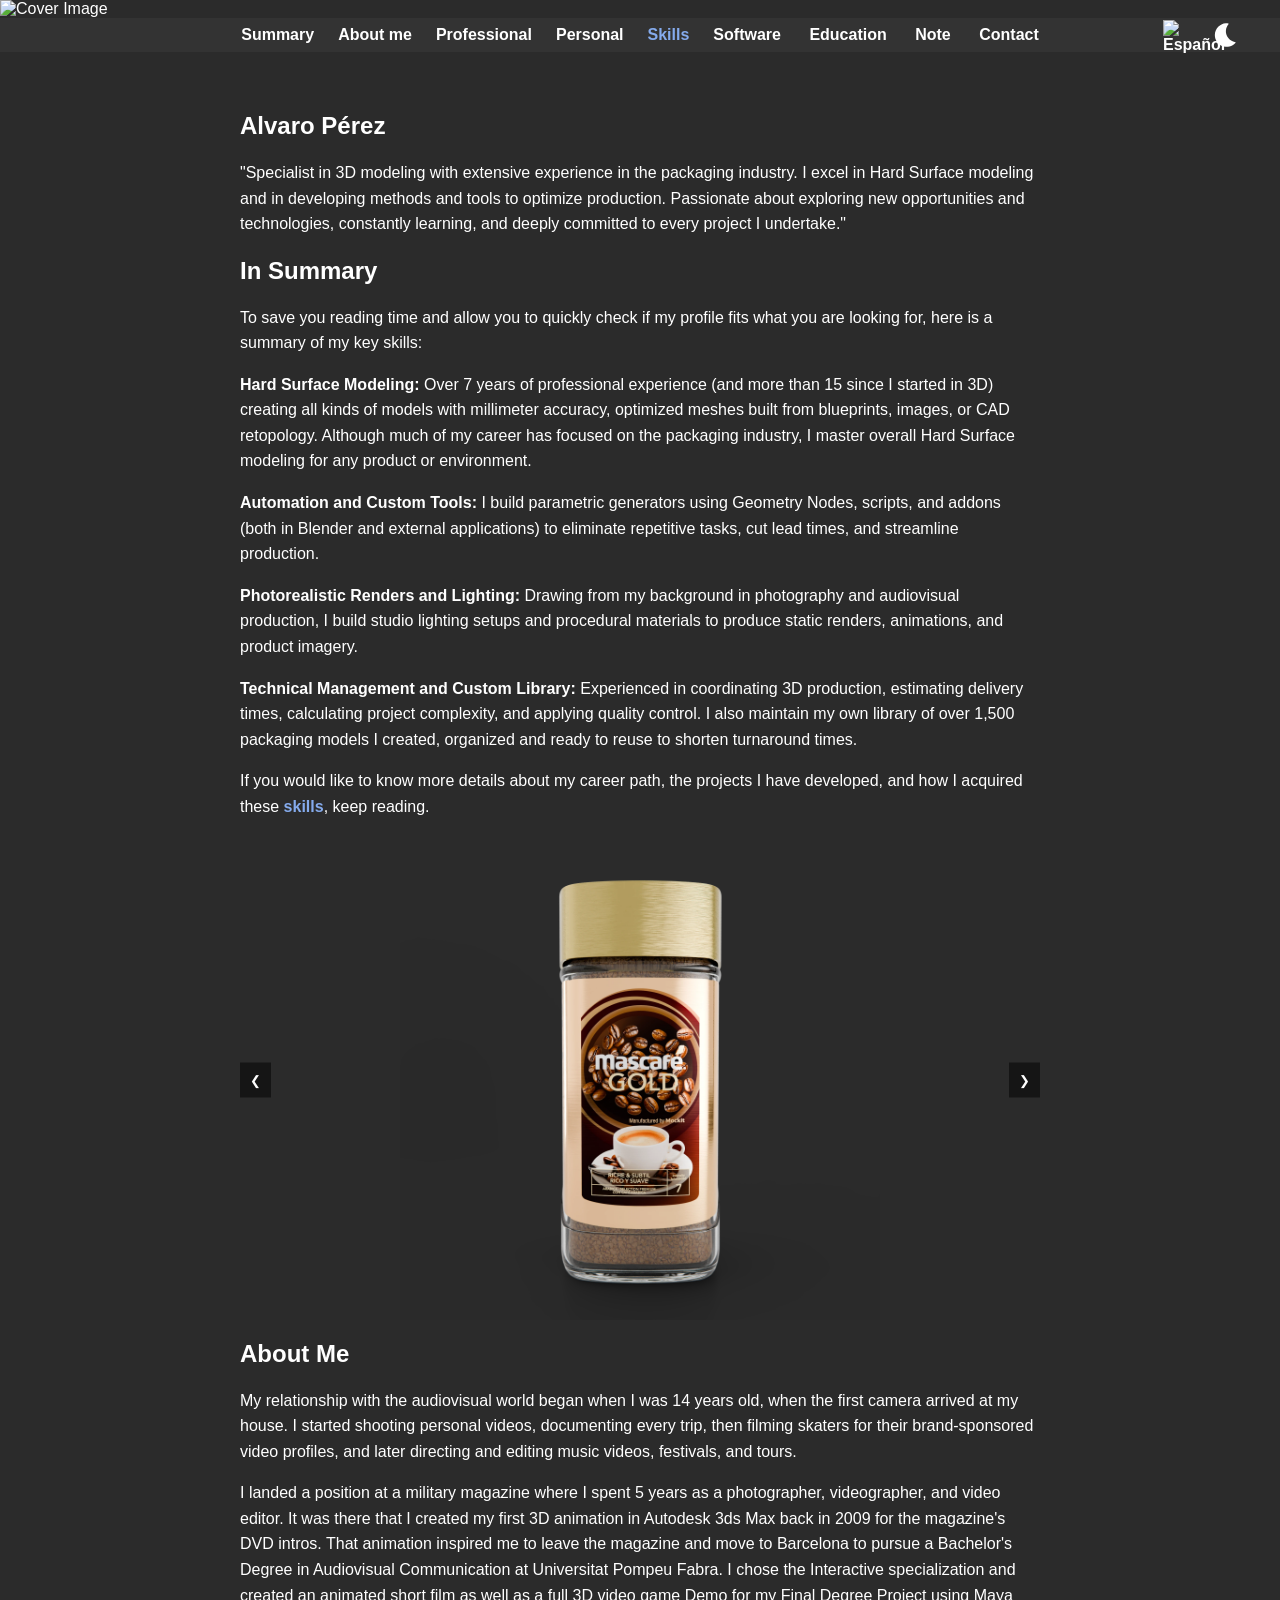
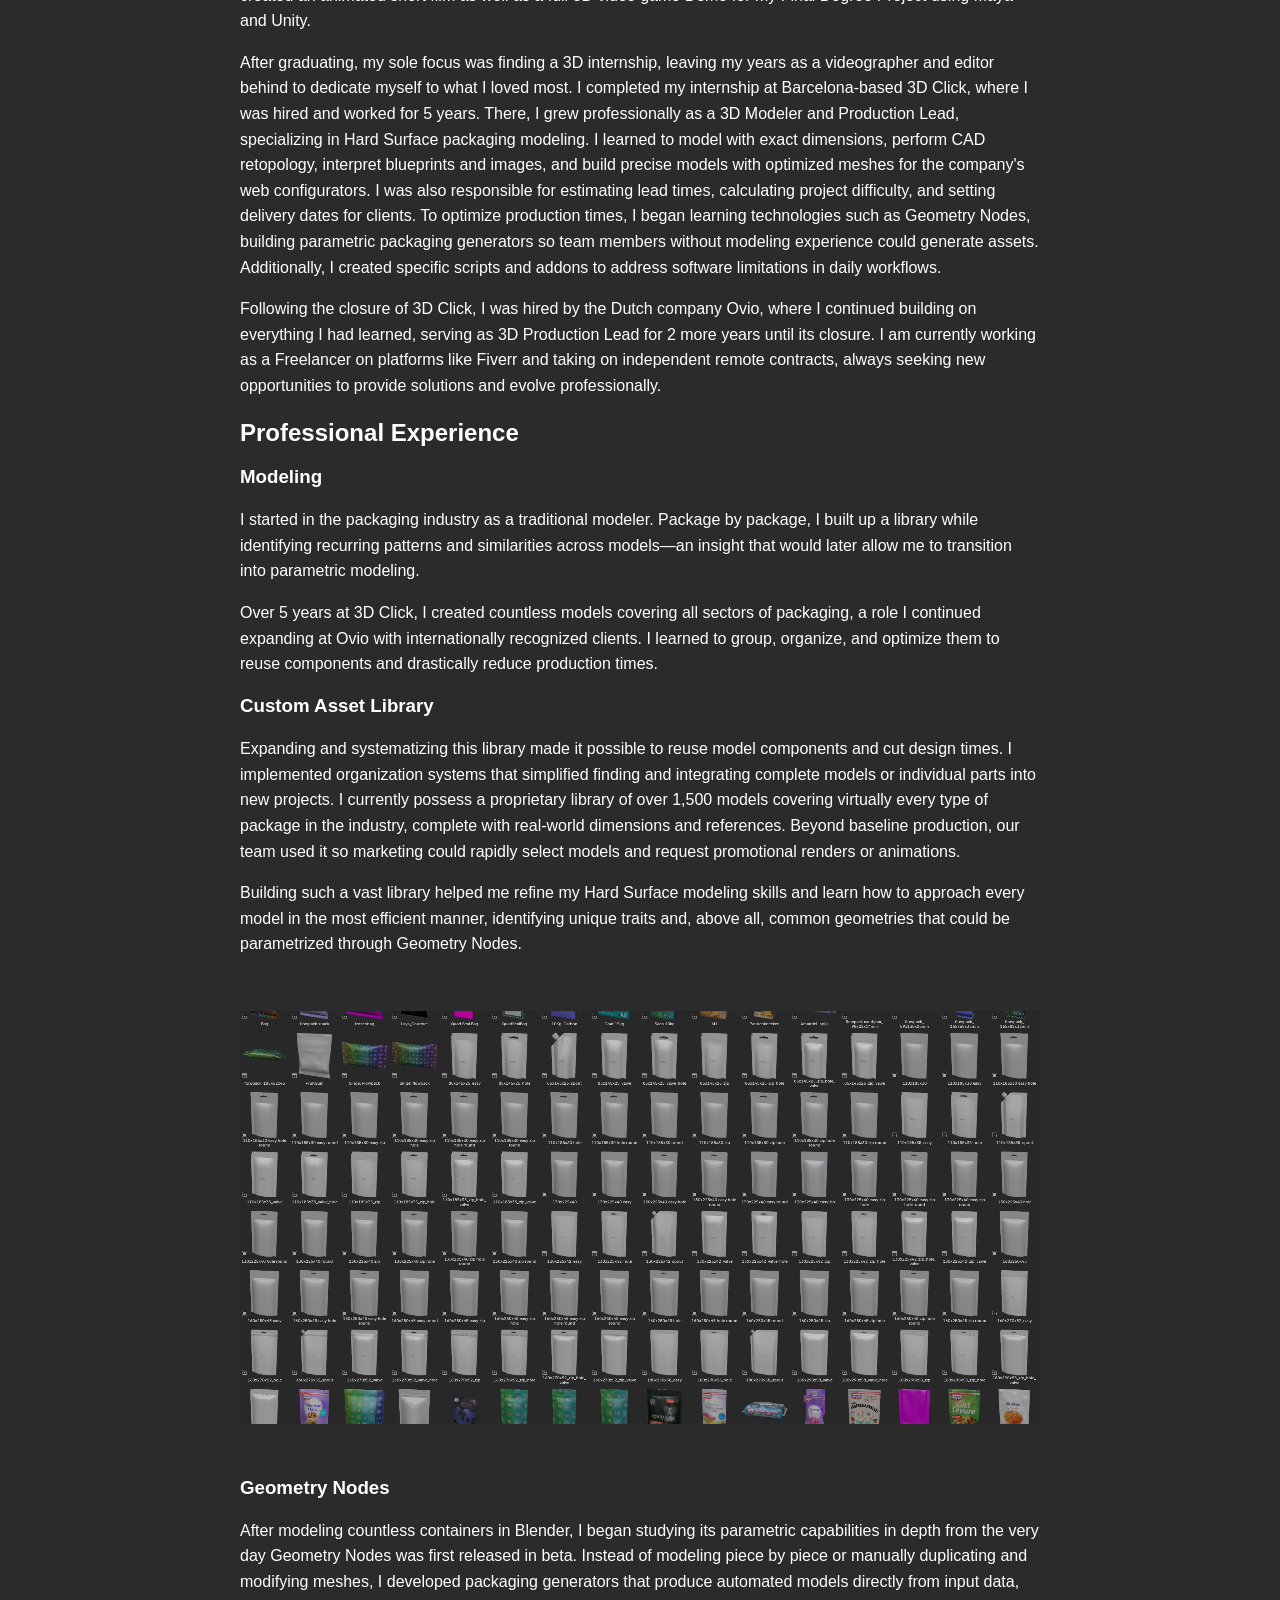
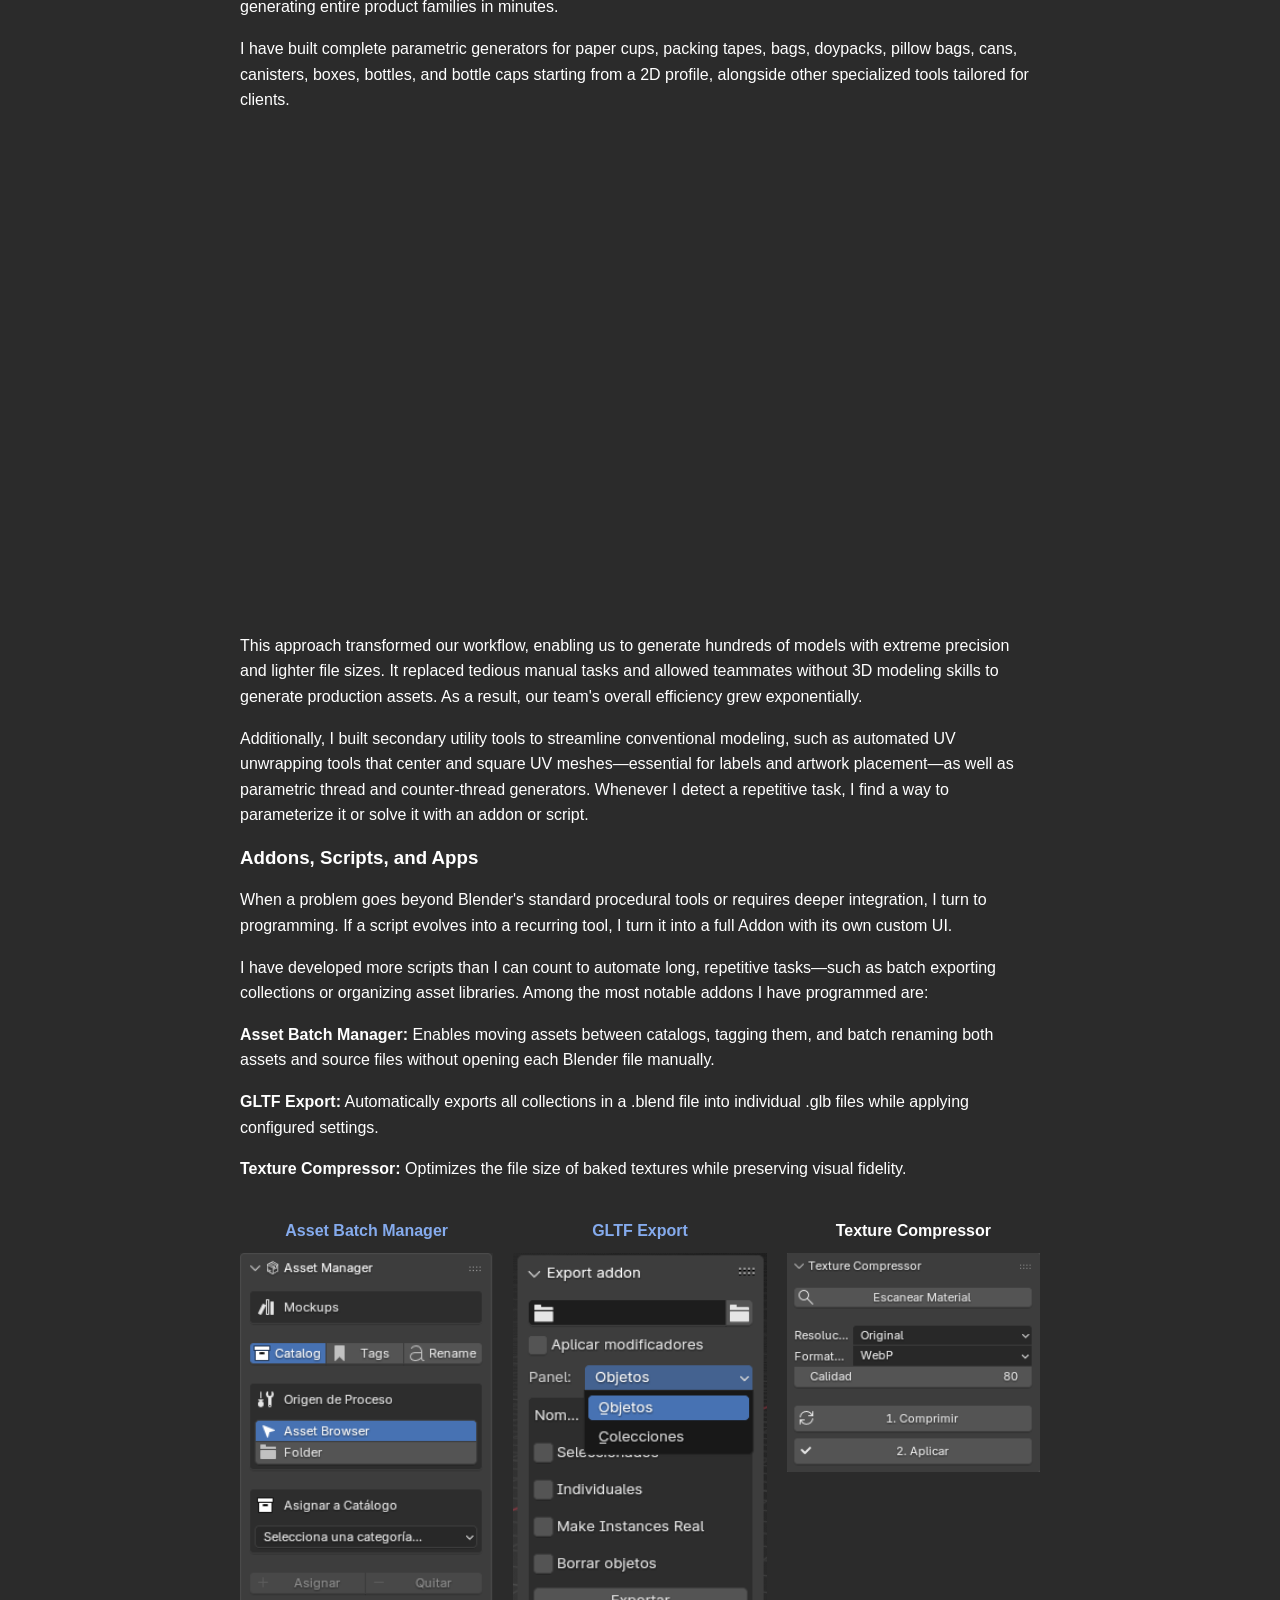
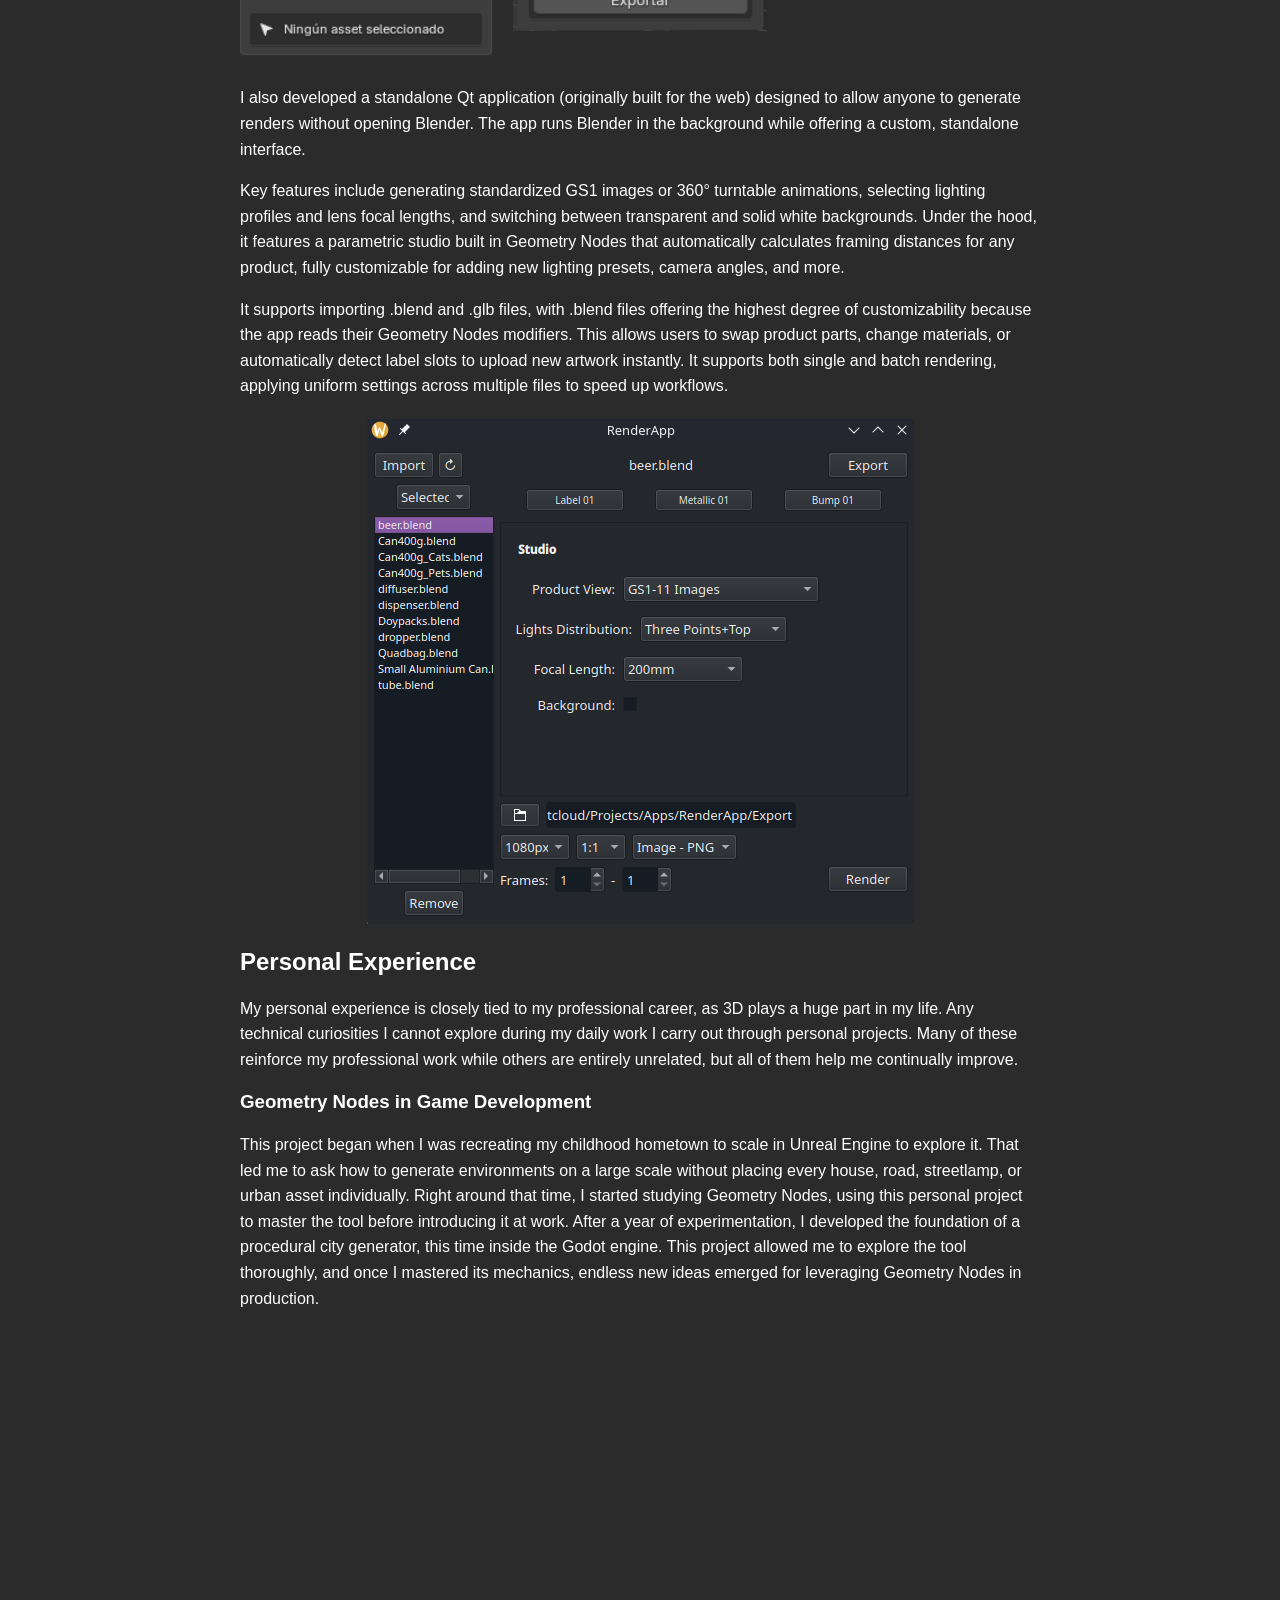
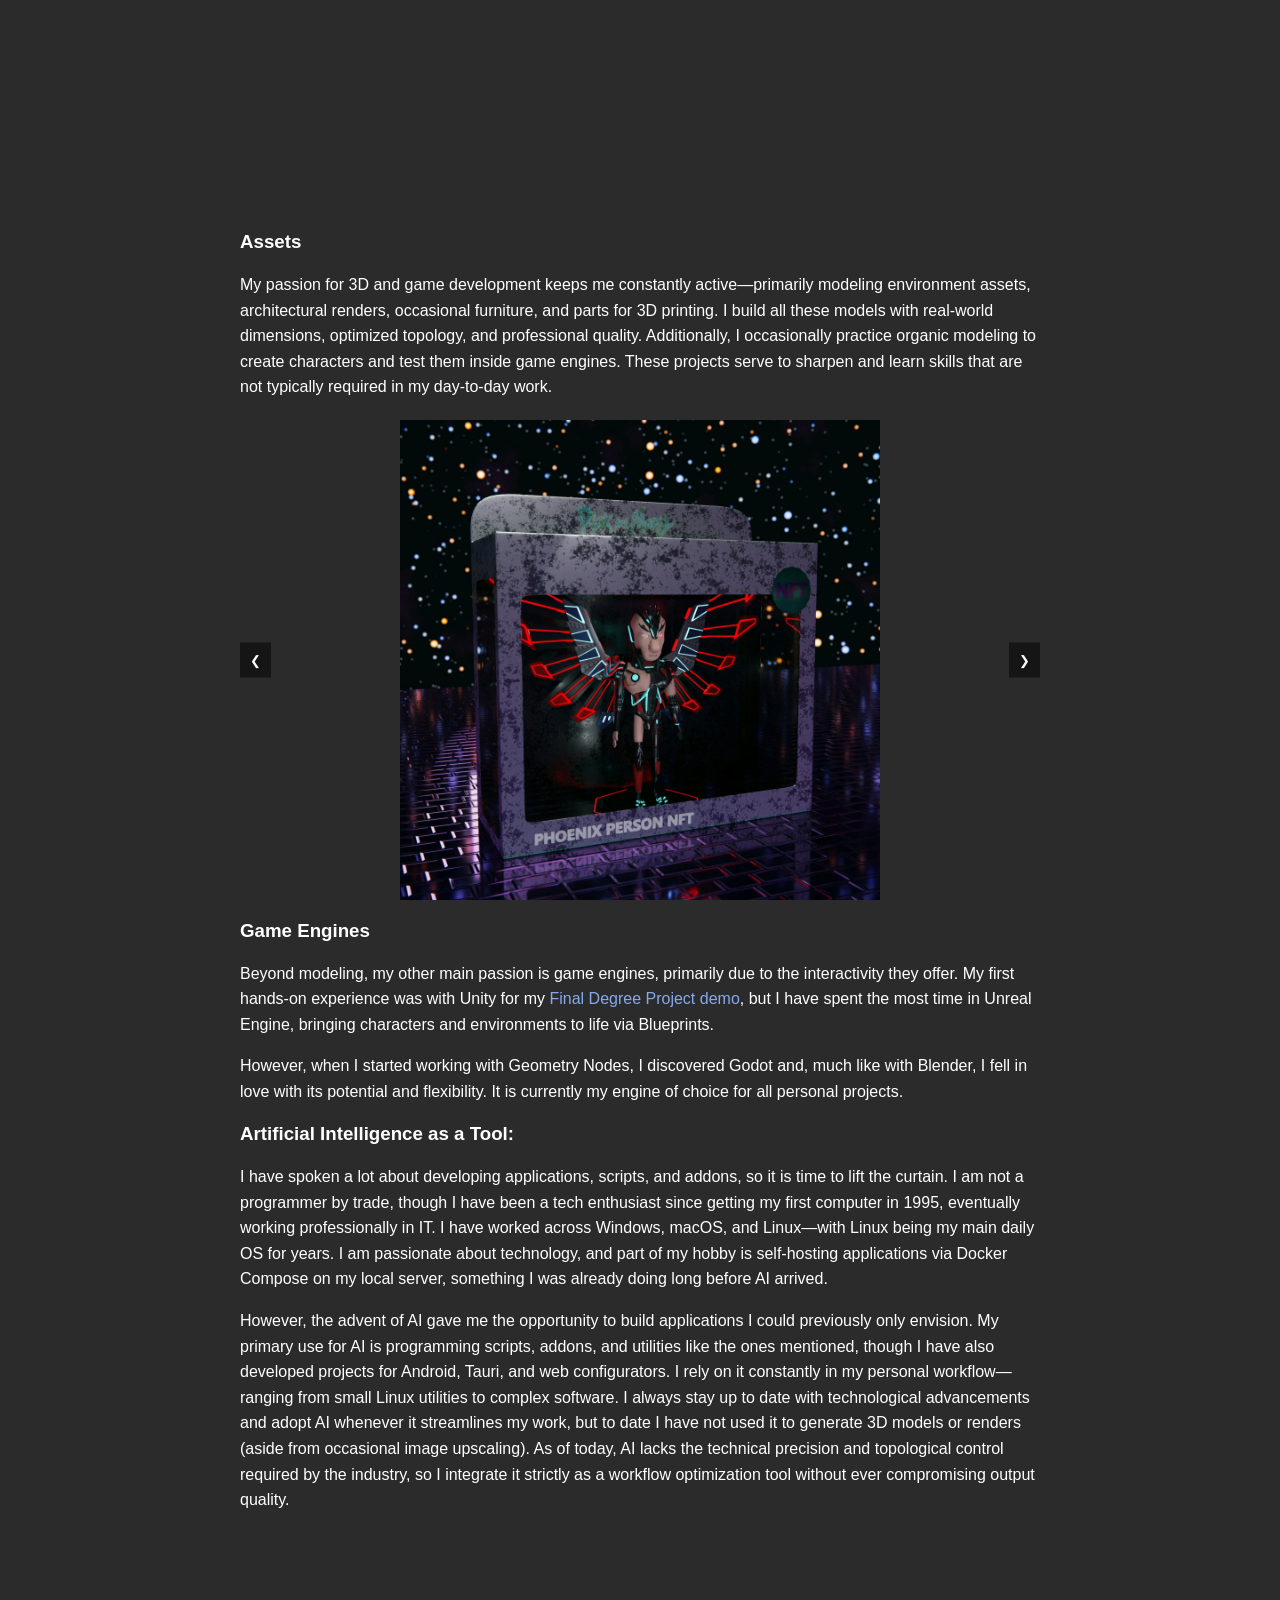
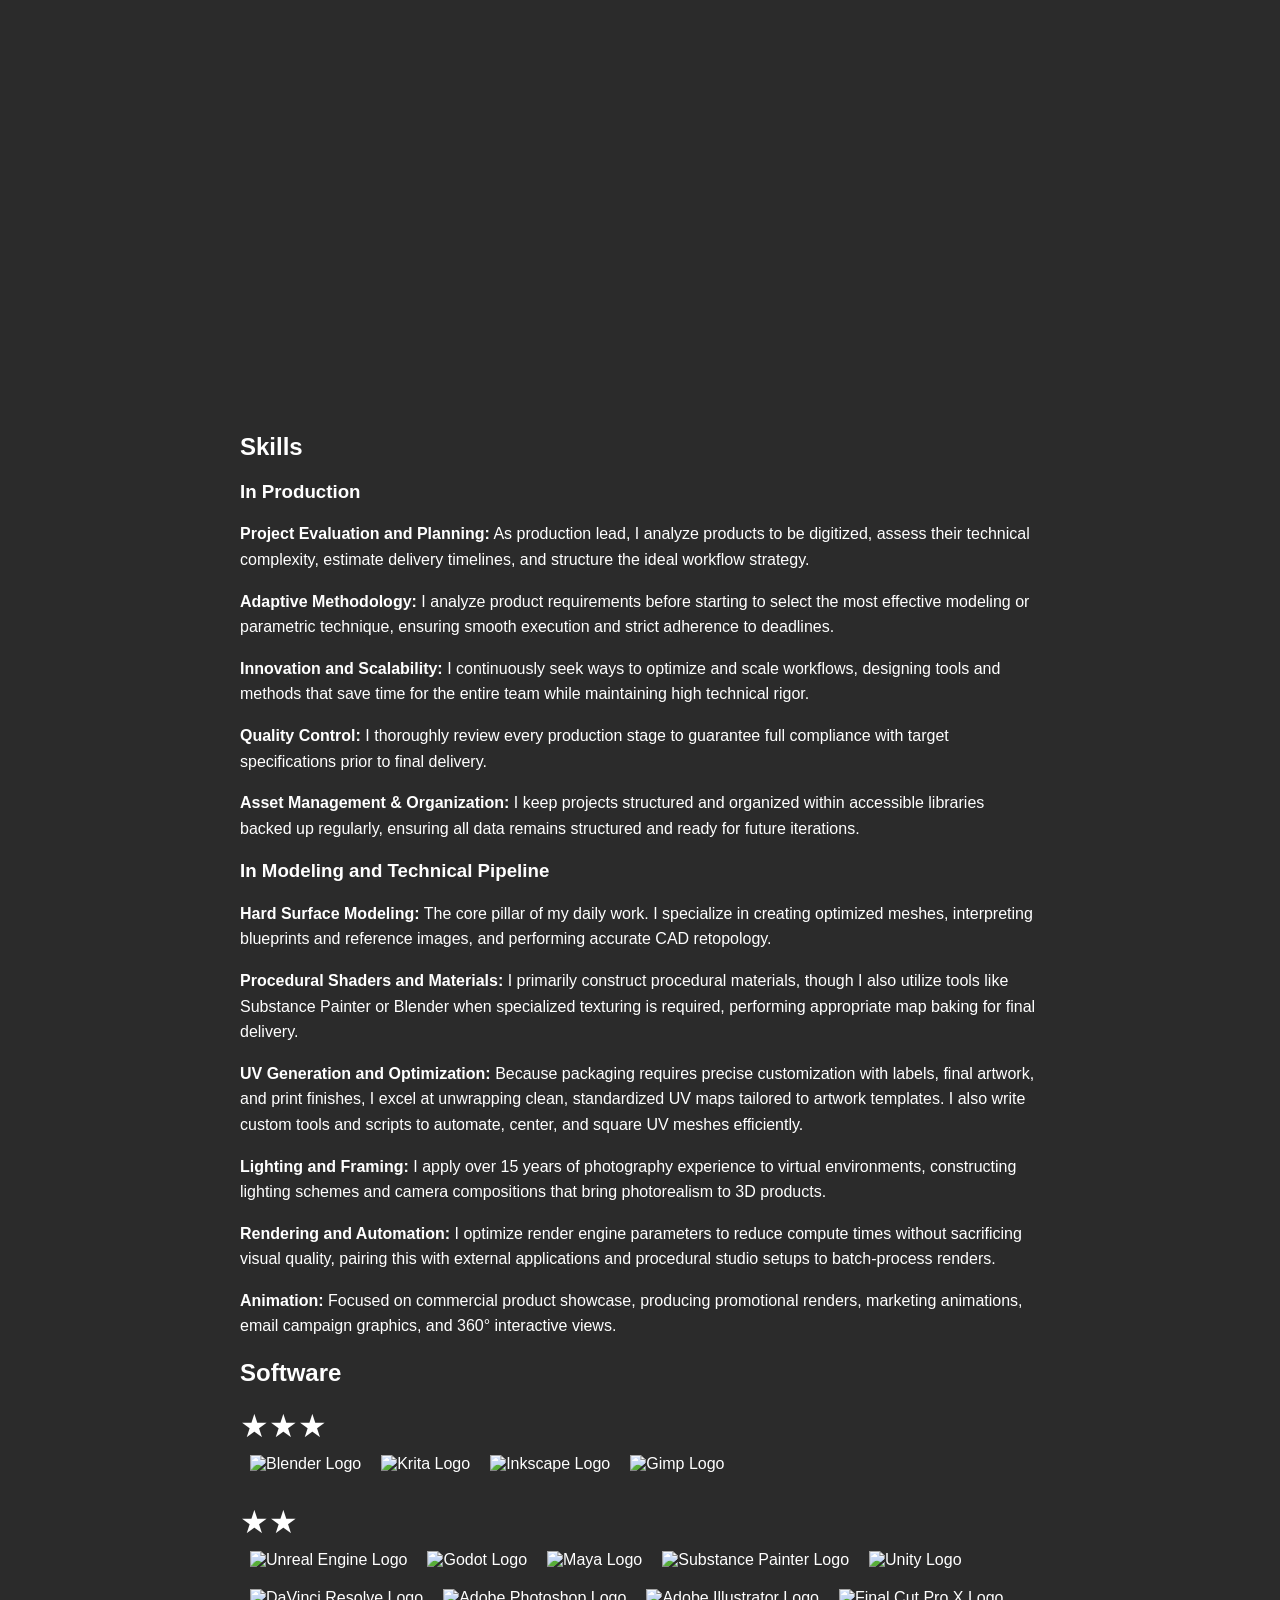
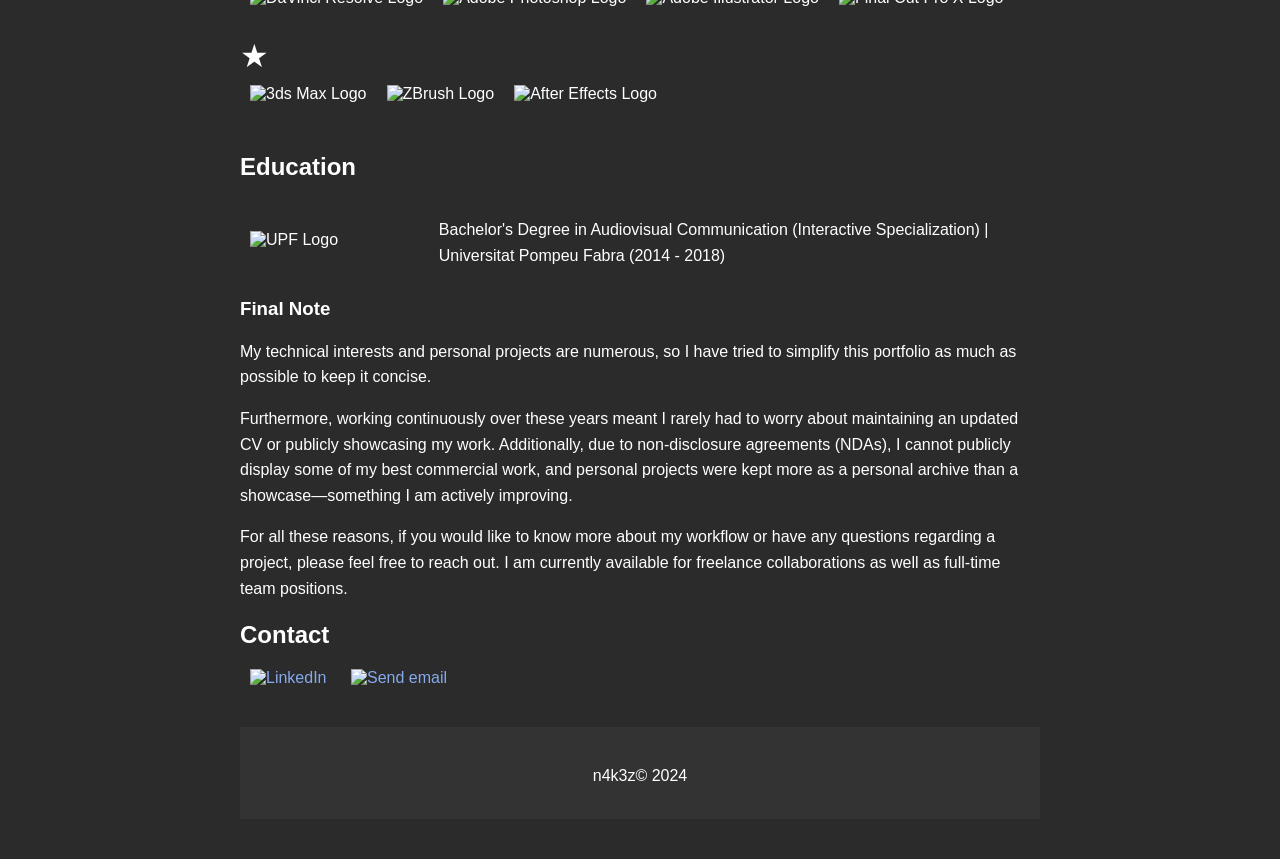
==== commit 81e77675: "update" ====
--- a/index_en.html
+++ b/index_en.html
@@ -4,11 +4,22 @@
     <meta charset="UTF-8">
     <meta name="viewport" content="width=device-width, initial-scale=1.0">
     <title>Alvaro Perez Portfolio</title>
-    <meta name="description" content="My portfolio as a 3D Modeler and Production Lead">
-    <meta property="og:title" content="Álvaro Pérez Portfolio">
-    <meta property="og:description" content="My portfolio as a 3D Modeler and Production Lead">
+    <meta name="description" content="My portfolio as a 3D modeler and producer">
+    <meta property="og:title" content="Alvaro Perez Portfolio">
+    <meta property="og:description" content="My portfolio as a 3D modeler and producer">
     <meta property="og:image" content="images/icon.png">
     <meta property="og:url" content="https://nk3z.github.io/web/index_en.html">
+    
+    <!-- Evita el parpadeo de tema aplicando la clase antes de renderizar el DOM -->
+    <script>
+        (function() {
+            var theme = localStorage.getItem("theme") || "dark";
+            if (theme === "light") {
+                document.documentElement.classList.add("light-theme");
+            }
+        })();
+    </script>
+
     <link rel="stylesheet" href="css/styles.css">
     <link rel="icon" type="image/png" href="images/favicon.png">
 </head>
@@ -26,7 +37,7 @@
                 <a href="#experience">Personal</a>
                 <a href="#skills">Skills</a>
             </li>
-            <!-- Row 2 with centered links and icons aligned to the right -->
+            <!-- Row 2 -->
             <li class="menu-row">
                 <div class="row-center-items">
                     <a href="#Softwares">Software</a>
@@ -35,10 +46,10 @@
                     <a href="#contact">Contact</a>
                 </div>
                 <div class="right-align">
-                    <a href="index.html" class="language-switch" data-lang="en">
-                        <img src="images/uk.svg" alt="English Flag" class="icon">
+                    <a href="index.html" class="language-switch" aria-label="Switch to Spanish">
+                        <img id="lang-icon" src="images/spain.svg" alt="Español" class="icon">
                     </a>
-                    <button id="theme-toggle" class="theme-toggle">
+                    <button id="theme-toggle" class="theme-toggle" aria-label="Toggle Theme">
                         <img id="theme-icon" src="images/moon.svg" alt="Moon Icon" class="icon">
                     </button>
                 </div>
@@ -49,16 +60,21 @@
         <main>
             <section id="resumen">
                 <h1>Alvaro Pérez</h1>
-                <p>"3D modeling specialist with extensive experience in the packaging industry. Specialized in Hard Surface modeling and the development of custom methods and tools to streamline production. Passionate about exploring new opportunities and technologies, continuously learning, and deeply committed to every project I undertake."</p>
+                <p id="quote_text">"Specialist in 3D modeling with extensive experience in the packaging industry. I excel in Hard Surface modeling and in developing methods and tools to optimize production. Passionate about exploring new opportunities and technologies, constantly learning, and deeply committed to every project I undertake."</p>
                 
                 <h2>In Summary</h2>
-                <p>To save you reading time and let you see at a glance whether my profile fits what you are looking for, here is a summary of my key skills:</p>
-                <p><strong>Hard Surface &amp; Packaging Modeling:</strong> Over 7 years of professional experience (and more than 15 since I first started in 3D) creating all types of models with millimeter accuracy, optimized meshes, and clean retopology from blueprints, images, or CAD files. Although a large part of my career has focused on the packaging industry, I fully master Hard Surface modeling for any type of product or environment.</p>
-                <p><strong>Automation and Custom Tooling:</strong> I develop parametric generators using Geometry Nodes, scripts, and addons (both in Blender and standalone applications built with Qt) to eliminate repetitive tasks, cut delivery times, and speed up production.</p>
-                <p><strong>Photorealistic Renders and Lighting:</strong> Drawing on my background in the audiovisual and photography sectors, I build virtual lighting setups and procedural materials to produce high-end static renders, animations, and product imagery.</p>
-                <p><strong>Technical Management and Proprietary Library:</strong> Experience leading 3D production, estimating timeframes, assessing project complexity, and performing quality control. Furthermore, I hold my own library of over 1,500 packaging models I created from scratch, organized and ready to reuse to drastically reduce turnaround times.</p>
-                <p>If you would like to know more details about my career path, the projects I have developed, and how I acquired these skills, keep reading.</p>
-
+                <p>To save you reading time and allow you to quickly check if my profile fits what you are looking for, here is a summary of my key skills:</p>
+                
+                <p><strong>Hard Surface Modeling:</strong> <span>Over 7 years of professional experience (and more than 15 since I started in 3D) creating all kinds of models with millimeter accuracy, optimized meshes built from blueprints, images, or CAD retopology. Although much of my career has focused on the packaging industry, I master overall Hard Surface modeling for any product or environment.</span></p>
+                
+                <p><strong>Automation and Custom Tools:</strong> <span>I build parametric generators using Geometry Nodes, scripts, and addons (both in Blender and external applications) to eliminate repetitive tasks, cut lead times, and streamline production.</span></p>
+                
+                <p><strong>Photorealistic Renders and Lighting:</strong> <span>Drawing from my background in photography and audiovisual production, I build studio lighting setups and procedural materials to produce static renders, animations, and product imagery.</span></p>
+                
+                <p><strong>Technical Management and Custom Library:</strong> <span>Experienced in coordinating 3D production, estimating delivery times, calculating project complexity, and applying quality control. I also maintain my own library of over 1,500 packaging models I created, organized and ready to reuse to shorten turnaround times.</span></p>
+                
+                <p id="resumen_footer">If you would like to know more details about my career path, the projects I have developed, and how I acquired these <strong><a href="#skills">skills</a></strong>, keep reading.</p>
+                
                 <!-- Slider 1 -->
                 <div class="slider slider1">
                     <button class="prev">&#10094;</button>
@@ -94,88 +110,116 @@
 
             <section id="aboutme">
                 <h2>About Me</h2>
-                <p>My journey into the audiovisual world began when I was 14, when the first camera arrived at my house. I started filming skate videos and editing them, something that continued for years as I recorded every trip and filmed other skaters for video parts in collaboration with brands. This later led me to direct and edit music videos, festivals, and tours for several DJs.</p>
-                <p>Later, I secured a job at a military magazine where I worked for 5 years as a photographer, videographer, and video editor. It was there that I created my first 3D animation in Autodesk 3ds Max back in 2009 for the magazine's video intro. That single animation inspired me to leave the magazine and move to Barcelona to pursue a Bachelor's Degree in Audiovisual Communication at Universitat Pompeu Fabra. I chose the Interactive media track and completed an animated short film as well as a full 3D video game Demo for my Bachelor's Thesis using Maya, ZBrush, and Unity.</p>
-                <p>After graduating, my sole focus was to secure an internship in 3D, leaving behind my years as a videographer and editor to devote myself entirely to my true passion. It didn't take long to find an internship at the Barcelona-based company 3D Click, where I was hired right after and worked for 5 years. There, I turned professional as a 3D Modeler and Production Lead, specializing in Hard Surface modeling for packaging. I learned to model with real-world precision, perform retopology on CAD files, interpret blueprints and images, and build exact models with optimized meshes for the company's web configurators. I was also responsible for estimating timeframes, evaluating project complexity, and establishing delivery dates for clients. To optimize lead times, I began mastering technologies such as Geometry Nodes, creating procedural packaging generators so that team members without modeling knowledge could generate assets. Additionally, I wrote custom scripts and addons to address software limitations in daily tasks.</p>
-                <p>Following the closing of 3D Click, I was hired by the Dutch company Ovio, where I continued building upon everything I had learned, now serving as 3D Production Lead for 2 additional years until its closure. Currently, I am working as a Freelancer on platforms like Fiverr and through independent remote contracts, always seeking new opportunities to bring solutions and grow professionally.</p>
+                <p>My relationship with the audiovisual world began when I was 14 years old, when the first camera arrived at my house. I started shooting personal videos, documenting every trip, then filming skaters for their brand-sponsored video profiles, and later directing and editing music videos, festivals, and tours.</p>
+                <p>I landed a position at a military magazine where I spent 5 years as a photographer, videographer, and video editor. It was there that I created my first 3D animation in Autodesk 3ds Max back in 2009 for the magazine's DVD intros. That animation inspired me to leave the magazine and move to Barcelona to pursue a Bachelor's Degree in Audiovisual Communication at Universitat Pompeu Fabra. I chose the Interactive specialization and created an animated short film as well as a full 3D video game Demo for my Final Degree Project using Maya and Unity.</p>
+                <p>After graduating, my sole focus was finding a 3D internship, leaving my years as a videographer and editor behind to dedicate myself to what I loved most. I completed my internship at Barcelona-based 3D Click, where I was hired and worked for 5 years. There, I grew professionally as a 3D Modeler and Production Lead, specializing in Hard Surface packaging modeling. I learned to model with exact dimensions, perform CAD retopology, interpret blueprints and images, and build precise models with optimized meshes for the company's web configurators. I was also responsible for estimating lead times, calculating project difficulty, and setting delivery dates for clients. To optimize production times, I began learning technologies such as Geometry Nodes, building parametric packaging generators so team members without modeling experience could generate assets. Additionally, I created specific scripts and addons to address software limitations in daily workflows.</p>
+                <p>Following the closure of 3D Click, I was hired by the Dutch company Ovio, where I continued building on everything I had learned, serving as 3D Production Lead for 2 more years until its closure. I am currently working as a Freelancer on platforms like Fiverr and taking on independent remote contracts, always seeking new opportunities to provide solutions and evolve professionally.</p>
             </section>                   
             
             <section id="experience-profesional">
                 <h2>Professional Experience</h2>
-                <h3>3D Modeling</h3>
-                <p>I started in the packaging sector as a traditional modeler. Packaging by packaging, I built a library while spotting patterns and structural similarities between models, an insight that later paved the way for my shift toward procedural parametric modeling.</p>
-                <p>3D Click was my first full-time role as a 3D modeler. Over the course of 5 years, I created over 1,500 models spanning every packaging sector—a work I continued expanding at Ovio for internationally recognized clients. I learned to group, structure, and optimize assets to reuse components and drastically reduce production times.</p>
-
-                <h3>Custom Library</h3>
-                <p>Expanding and systematizing this library allowed us to reuse model parts and cut design time significantly. I implemented organizational systems that made it effortless to search for and integrate full models or modular components into new projects. I currently possess a proprietary library of over 1,500 packaging models created entirely by me, covering virtually every type of container in the industry with real-world dimensions and references. Beyond daily production, our marketing team relied heavily on this library to quickly select models and request marketing renders or animated ads.</p>
-                <p>Building such a vast library on my own helped me master Hard Surface modeling and develop the most efficient approach for every model, identifying unique quirks and, above all, common geometric patterns that could be fully parameterized using Geometry Nodes.</p>
+                <h3>Modeling</h3>
+                <p>I started in the packaging industry as a traditional modeler. Package by package, I built up a library while identifying recurring patterns and similarities across models—an insight that would later allow me to transition into parametric modeling.</p>
+                <p>Over 5 years at 3D Click, I created countless models covering all sectors of packaging, a role I continued expanding at Ovio with internationally recognized clients. I learned to group, organize, and optimize them to reuse components and drastically reduce production times.</p>
+
+                <h3>Custom Asset Library</h3>
+                <p>Expanding and systematizing this library made it possible to reuse model components and cut design times. I implemented organization systems that simplified finding and integrating complete models or individual parts into new projects. I currently possess a proprietary library of over 1,500 models covering virtually every type of package in the industry, complete with real-world dimensions and references. Beyond baseline production, our team used it so marketing could rapidly select models and request promotional renders or animations.</p>
+                <p>Building such a vast library helped me refine my Hard Surface modeling skills and learn how to approach every model in the most efficient manner, identifying unique traits and, above all, common geometries that could be parametrized through Geometry Nodes.</p>
+                
                 <video autoplay loop muted preload="metadata">
                     <source src="videos/library.webm" type="video/webm">
                     Your browser does not support the video tag.
                 </video>
+
                 <h3>Geometry Nodes</h3>
-                <p>After modeling countless containers in Blender, I dove deep into its parametric capabilities from the very first day the Geometry Nodes tool was released in beta. Instead of modeling piece by piece or duplicating and tweaking manually, I built custom packaging generators that create fully automated 3D models from input data, generating entire product families in seconds.</p>
-                <p>I have built complete generators for paper cups, packing tapes, pouches, doypacks, pillow bags, cans, canisters, boxes, bottles, and caps from a 2D profile, alongside specialized tools designed for specific client needs.</p>
+                <p>After modeling countless containers in Blender, I began studying its parametric capabilities in depth from the very day Geometry Nodes was first released in beta. Instead of modeling piece by piece or manually duplicating and modifying meshes, I developed packaging generators that produce automated models directly from input data, generating entire product families in minutes.</p>
+                <p>I have built complete parametric generators for paper cups, packing tapes, bags, doypacks, pillow bags, cans, canisters, boxes, bottles, and bottle caps starting from a 2D profile, alongside other specialized tools tailored for clients.</p>
+                
                 <video autoplay loop muted preload="metadata">
                     <source src="videos/tools.webm" type="video/webm">
                     Your browser does not support the video tag.
                 </video>
-                <p>This approach completely transformed our workflow, allowing us to produce hundreds of high-precision models with much smaller file sizes. It replaced tedious manual labor and enabled non-modeler colleagues to generate assets independently. As a result, our team's productivity increased exponentially.</p>
-                <p>I also created secondary utilities to speed up standard modeling, such as automated UV Unwrap tools that center and square up meshes—critical for labels and artwork areas—as well as parametric thread and counter-thread generators, among others. Whenever I spot a repetitive task, I look for a way to parameterize it or solve it through an addon or script.</p>
-                <video autoplay loop muted preload="metadata">
-                    <source src="videos/tools2.webm" type="video/webm">
-                    Your browser does not support the video tag.
-                </video>
-                <h3>Addons and Scripts</h3>
-                <p>When a problem goes beyond standard Blender parameterization or requires lower-level access to the software, I turn to programming. If a script evolves into a recurring utility, I convert it into a full Addon with its own custom interface.</p>
-                <p>I have written more scripts than I can list to accelerate long, repetitive tasks, such as bulk-exporting collections or managing asset libraries. Some of the most notable addons I have programmed include:</p>
-                <p><strong>Asset Batch Manager:</strong> Moves assets between catalogs, tags them, and batch-renames both assets and source files, bypassing Blender's manual requirement of opening files one by one.</p>
-                <p><strong>GLTF Export:</strong> Automatically exports all collections from a .blend file into standalone .glb formats, applying custom settings configured directly in the addon interface.</p>
-                <p><strong>Texture Compressor:</strong> Optimizes the file size of textures generated after baking while maintaining visual fidelity.</p>
-                <a href="https://github.com/nk3z/">GLTF Export</a>
-                <br>
-                <img src="images/addon.png" alt="Addon preview" loading="lazy">                            
-                <h3>Renders and Lighting</h3>
-                <p>The primary purpose of the models I created for these companies was for interactive web configurators. However, for marketing campaigns, mailings, thumbnails, or events, I was in charge of producing static and animated renders.</p>
-                <p>I bring extensive experience in lighting, texturing, procedural material creation, and rendering. My background of over 15 years in photography gives me a clear advantage when composing and lighting digital products. I specialize in generating hyperrealistic GS1-compliant imagery designed to successfully replace traditional product photography.</p>
-                <p>To streamline batch rendering, I developed a standalone application in Qt that interfaces directly with Blender. The app reads Geometry Nodes variables to configure the render and leverages a custom parametric studio setup. It allows users to drag and drop multiple .glb or .blend files, apply automated lighting presets, and batch render either GS1 imagery or 360º animations with or without background, greatly simplifying the pipeline.</p>
-                <div class="video-slider-container">
-                    <button class="prev" data-index="5">&#10094;</button>
-                    <div class="video-slider">
-                        <video id="videoPlayer5" autoplay loop muted preload="metadata">
-                            <source src="videos/promo01.webm" type="video/webm">
-                            Your browser does not support the video tag.
-                        </video>
-                    </div>
-                    <button class="next" data-index="5">&#10095;</button>
+
+                <p>This approach transformed our workflow, enabling us to generate hundreds of models with extreme precision and lighter file sizes. It replaced tedious manual tasks and allowed teammates without 3D modeling skills to generate production assets. As a result, our team's overall efficiency grew exponentially.</p>
+                <p>Additionally, I built secondary utility tools to streamline conventional modeling, such as automated UV unwrapping tools that center and square UV meshes—essential for labels and artwork placement—as well as parametric thread and counter-thread generators. Whenever I detect a repetitive task, I find a way to parameterize it or solve it with an addon or script.</p>
+
+                <h3>Addons, Scripts, and Apps</h3>
+                <p>When a problem goes beyond Blender's standard procedural tools or requires deeper integration, I turn to programming. If a script evolves into a recurring tool, I turn it into a full Addon with its own custom UI.</p>
+                <p>I have developed more scripts than I can count to automate long, repetitive tasks—such as batch exporting collections or organizing asset libraries. Among the most notable addons I have programmed are:</p>
+                
+                <p><strong>Asset Batch Manager:</strong> <span>Enables moving assets between catalogs, tagging them, and batch renaming both assets and source files without opening each Blender file manually.</span></p>
+                
+                <p><strong>GLTF Export:</strong> <span>Automatically exports all collections in a .blend file into individual .glb files while applying configured settings.</span></p>
+                
+                <p><strong>Texture Compressor:</strong> <span>Optimizes the file size of baked textures while preserving visual fidelity.</span></p>
+
+                <div class="addons-container" style="display: flex; gap: 20px; justify-content: space-between; align-items: flex-start; margin-top: 20px; flex-wrap: wrap;">
+                    <div class="addon-item" style="flex: 1; min-width: 200px; text-align: center;">
+                        <p><strong><a href="https://github.com/n4k3z/AssetBatchManager" target="_blank" rel="noopener noreferrer">Asset Batch Manager</a></strong></p>
+                        <img src="images/addon1.png" alt="Asset Batch Manager" loading="lazy" style="width: 100%; height: auto;">
+                    </div>
+                    <div class="addon-item" style="flex: 1; min-width: 200px; text-align: center;">
+                        <p><strong><a href="https://github.com/n4k3z/gltfexport" target="_blank" rel="noopener noreferrer">GLTF Export</a></strong></p>
+                        <img src="images/addon2.png" alt="GLTF Export" loading="lazy" style="width: 100%; height: auto;">
+                    </div>
+                    <div class="addon-item" style="flex: 1; min-width: 200px; text-align: center;">
+                        <p><strong>Texture Compressor</strong></p>
+                        <img src="images/addon3.png" alt="Texture Compressor" loading="lazy" style="width: 100%; height: auto;">
+                    </div>
+                </div>
+
+                <p style="margin-top: 25px;">I also developed a standalone Qt application (originally built for the web) designed to allow anyone to generate renders without opening Blender. The app runs Blender in the background while offering a custom, standalone interface.</p>
+                <p>Key features include generating standardized GS1 images or 360° turntable animations, selecting lighting profiles and lens focal lengths, and switching between transparent and solid white backgrounds. Under the hood, it features a parametric studio built in Geometry Nodes that automatically calculates framing distances for any product, fully customizable for adding new lighting presets, camera angles, and more.</p>
+                <p>It supports importing .blend and .glb files, with .blend files offering the highest degree of customizability because the app reads their Geometry Nodes modifiers. This allows users to swap product parts, change materials, or automatically detect label slots to upload new artwork instantly. It supports both single and batch rendering, applying uniform settings across multiple files to speed up workflows.</p>
+
+                <div class="app-container" style="text-align: center; margin-top: 20px;">
+                    <img src="images/RenderApp.png" alt="RenderApp Qt" loading="lazy" style="max-width: 100%; height: auto;">
                 </div>
             </section>
 
             <section id="experience">
                 <h2>Personal Experience</h2>
-                <p>My personal experience is closely tied to my professional work, as 3D plays a major role in my life. Any technical curiosities that I cannot explore in my day-to-day job end up becoming personal projects. Many of them reinforce my professional work, while others are completely unrelated, but all of them help me continue growing.</p>
+                <p>My personal experience is closely tied to my professional career, as 3D plays a huge part in my life. Any technical curiosities I cannot explore during my daily work I carry out through personal projects. Many of these reinforce my professional work while others are entirely unrelated, but all of them help me continually improve.</p>
+                
                 <h3>Geometry Nodes in Game Development</h3>
-                <p>This project was born when I set out to recreate my childhood hometown to scale in Unreal Engine so I could walk through it. That led me to ask how to generate towns on a large scale without manually placing every house, road, streetlamp, or urban prop. Right around that time, I started learning Geometry Nodes for work, but I used this personal project as a sandbox to learn the tool on an exciting personal endeavor outside work hours. After a year of learning, I developed the foundation of a procedural city generator, this time implementing it within the Godot engine. This project allowed me to explore the tool deeply, and once I grasped its potential, new ideas for applying Geometry Nodes to packaging production never stopped coming.</p>
+                <p>This project began when I was recreating my childhood hometown to scale in Unreal Engine to explore it. That led me to ask how to generate environments on a large scale without placing every house, road, streetlamp, or urban asset individually. Right around that time, I started studying Geometry Nodes, using this personal project to master the tool before introducing it at work. After a year of experimentation, I developed the foundation of a procedural city generator, this time inside the Godot engine. This project allowed me to explore the tool thoroughly, and once I mastered its mechanics, endless new ideas emerged for leveraging Geometry Nodes in production.</p>
+                
                 <video autoplay loop muted preload="metadata">
                     <source src="videos/nodes.webm" type="video/webm">
                     Your browser does not support the video tag.
                 </video>
+
                 <h3>Assets</h3>
-                <p>My passion for 3D and game development keeps me constantly active. I mostly model environment assets, renders, occasional custom furniture for individuals, and, to a lesser extent, parts for 3D printing. I craft all these models using real-world measurements, optimized meshes, and the exact same attention to detail as in my professional work. Additionally, I occasionally do organic modeling to sculpt characters and test them in game engines—projects that reinforce skills not typically demanded in my daily routine.</p>
+                <p>My passion for 3D and game development keeps me constantly active—primarily modeling environment assets, architectural renders, occasional furniture, and parts for 3D printing. I build all these models with real-world dimensions, optimized topology, and professional quality. Additionally, I occasionally practice organic modeling to create characters and test them inside game engines. These projects serve to sharpen and learn skills that are not typically required in my day-to-day work.</p>
+                
                 <div class="slider slider2">
                     <button class="prev additional-prev">&#10094;</button>
                     <div class="slides">
-                        <img src="images/slider2/image01.jpg" alt="Image 1" loading="lazy">
-                        <img src="images/slider2/image02.jpg" alt="Image 2" loading="lazy">
-                        <img src="images/slider2/image03.jpg" alt="Image 3" loading="lazy">
+                        <img src="images/slider2/image01.webp" alt="Image 1" loading="lazy">
+                        <img src="images/slider2/image02.webp" alt="Image 2" loading="lazy">
+                        <img src="images/slider2/image03.webp" alt="Image 3" loading="lazy">
+                        <img src="images/slider2/image04.webp" alt="Image 4" loading="lazy">
+                        <img src="images/slider2/image05.webp" alt="Image 5" loading="lazy">
+                        <img src="images/slider2/image06.webp" alt="Image 6" loading="lazy">
+                        <img src="images/slider2/image07.webp" alt="Image 7" loading="lazy">
+                        <img src="images/slider2/image08.webp" alt="Image 8" loading="lazy">
+                        <img src="images/slider2/image09.webp" alt="Image 9" loading="lazy">
+                        <img src="images/slider2/image10.webp" alt="Image 10" loading="lazy">
+                        <img src="images/slider2/image11.webp" alt="Image 11" loading="lazy">
+                        <img src="images/slider2/image12.webp" alt="Image 12" loading="lazy">
+                        <img src="images/slider2/image13.webp" alt="Image 13" loading="lazy">
                     </div>
                     <button class="next additional-next">&#10095;</button>
                 </div>
+
                 <h3>Game Engines</h3>
-                <p>Alongside modeling, my other main passion is game engines, mainly because of the interactivity they offer. My first hands-on experience was with Unity for my <a href="https://nakez.itch.io/cryptophasia">Bachelor's Thesis Demo</a>, but I spent the most time in Unreal Engine, bringing characters and environments to life using Blueprints.</p>
-                <p>However, when I started working with Geometry Nodes, I discovered Godot, and just like with Blender, I fell in love with its potential and flexibility. It is currently my primary engine for all personal projects.</p>
-                <p><strong>Artificial Intelligence as a Tool:</strong> I have talked a lot about developing applications, scripts, and addons, so it is time to unveil the curtain. I am not a developer by trade, although I have been a tech enthusiast since getting my first computer in 1995, even working professionally in IT for a period. I have used Windows, macOS, and Linux, with the latter being my main OS for years. I am passionate about computing, and part of my hobby includes deploying self-hosted applications via Docker Compose on my home server—something I was doing long before AI arrived.</p>
-                <p>However, the rise of AI gave me the opportunity to build solutions I could previously only imagine. I primarily use it to write scripts, addons, and software tools like the ones mentioned above, though I have also built projects for Android, Tauri, and web configurators. On a personal level, I rely on it constantly for everything from small Linux utilities to complex software setups. I always keep up with technological advancements and adopt them whenever they streamline my workflow, but so far I have not used AI to generate 3D models or renders. As of today, it remains far from meeting the quality, technical precision, and topological control required by the industry, so I integrate it purely as a productivity tool to optimize workflows without ever compromising final quality.</p>
+                <p id="exp_pers_engines_p1">Beyond modeling, my other main passion is game engines, primarily due to the interactivity they offer. My first hands-on experience was with Unity for my <a href="https://nakez.itch.io/cryptophasia" target="_blank" rel="noopener noreferrer">Final Degree Project demo</a>, but I have spent the most time in Unreal Engine, bringing characters and environments to life via Blueprints.</p>
+                <p>However, when I started working with Geometry Nodes, I discovered Godot and, much like with Blender, I fell in love with its potential and flexibility. It is currently my engine of choice for all personal projects.</p>
+
+                <h3>Artificial Intelligence as a Tool:</h3>
+                <p>I have spoken a lot about developing applications, scripts, and addons, so it is time to lift the curtain. I am not a programmer by trade, though I have been a tech enthusiast since getting my first computer in 1995, eventually working professionally in IT. I have worked across Windows, macOS, and Linux—with Linux being my main daily OS for years. I am passionate about technology, and part of my hobby is self-hosting applications via Docker Compose on my local server, something I was already doing long before AI arrived.</p>
+                <p>However, the advent of AI gave me the opportunity to build applications I could previously only envision. My primary use for AI is programming scripts, addons, and utilities like the ones mentioned, though I have also developed projects for Android, Tauri, and web configurators. I rely on it constantly in my personal workflow—ranging from small Linux utilities to complex software. I always stay up to date with technological advancements and adopt AI whenever it streamlines my work, but to date I have not used it to generate 3D models or renders (aside from occasional image upscaling). As of today, AI lacks the technical precision and topological control required by the industry, so I integrate it strictly as a workflow optimization tool without ever compromising output quality.</p>
+                
                 <video autoplay loop muted preload="metadata">
                     <source src="videos/engines.webm" type="video/webm">
                     Your browser does not support the video tag.
@@ -185,19 +229,19 @@
             <section id="skills">
                 <h2>Skills</h2>
                 <h3>In Production</h3>
-                <p><strong>Project Evaluation &amp; Planning:</strong> As Production Lead, I evaluate the product to be digitized, assess its complexity, calculate realistic delivery timeframes, and design the ideal production strategy to execute it.</p>
-                <p><strong>Methodology Adapted to Complexity:</strong> I analyze each asset's technical requirements beforehand to select the most effective modeling or parameterization technique, ensuring a seamless pipeline and strict deadline compliance.</p>
-                <p><strong>Innovation &amp; Scalability:</strong> I continuously explore ways to optimize and scale workflows. I design tools and methods that save time for the entire team while maintaining high technical standards.</p>
-                <p><strong>Quality Control:</strong> I rigorously inspect every production phase to ensure deliverables meet required specifications prior to final handoff.</p>
-                <p><strong>Asset Management &amp; Organization:</strong> I keep project files structured, organized in accessible asset libraries, and backed up regularly so assets remain production-ready for future updates.</p>
-                
-                <h3>In Modeling &amp; Technical Pipeline</h3>
-                <p><strong>Hard Surface Modeling:</strong> The core pillar of my daily work. I specialize in creating clean, optimized meshes, interpreting blueprints and reference images, and performing precise retopology from CAD data.</p>
-                <p><strong>Shaders &amp; Procedural Materials:</strong> I approach texturing procedurally, though I also utilize Substance Painter, ArmorPaint, or Blender when conventional texturing and texture baking are required for final delivery.</p>
-                <p><strong>UV Mapping &amp; Optimization:</strong> Because packaging demands exact placement of artwork, labels, and special finishes, I specialize in clean UV unwrapping. I also build custom tools and scripts to automatically center, square up, and pack UV islands efficiently.</p>
-                <p><strong>Lighting &amp; Composition:</strong> I apply over 15 years of photography expertise to virtual environments, crafting lighting setups and camera compositions that bring photorealism to digital products.</p>
-                <p><strong>Rendering &amp; Automation:</strong> I fine-tune render engine settings to minimize render times without sacrificing visual fidelity, pairing it with custom external apps and procedural studio rigs for batch processing.</p>
-                <p><strong>Animation:</strong> Focused on commercial product presentation, generating promotional assets, marketing clips, mailings, or 360º interactive views.</p>                
+                <p><strong>Project Evaluation and Planning:</strong> <span>As production lead, I analyze products to be digitized, assess their technical complexity, estimate delivery timelines, and structure the ideal workflow strategy.</span></p>
+                <p><strong>Adaptive Methodology:</strong> <span>I analyze product requirements before starting to select the most effective modeling or parametric technique, ensuring smooth execution and strict adherence to deadlines.</span></p>
+                <p><strong>Innovation and Scalability:</strong> <span>I continuously seek ways to optimize and scale workflows, designing tools and methods that save time for the entire team while maintaining high technical rigor.</span></p>
+                <p><strong>Quality Control:</strong> <span>I thoroughly review every production stage to guarantee full compliance with target specifications prior to final delivery.</span></p>
+                <p><strong>Asset Management & Organization:</strong> <span>I keep projects structured and organized within accessible libraries backed up regularly, ensuring all data remains structured and ready for future iterations.</span></p>
+                
+                <h3>In Modeling and Technical Pipeline</h3>
+                <p><strong>Hard Surface Modeling:</strong> <span>The core pillar of my daily work. I specialize in creating optimized meshes, interpreting blueprints and reference images, and performing accurate CAD retopology.</span></p>
+                <p><strong>Procedural Shaders and Materials:</strong> <span>I primarily construct procedural materials, though I also utilize tools like Substance Painter or Blender when specialized texturing is required, performing appropriate map baking for final delivery.</span></p>
+                <p><strong>UV Generation and Optimization:</strong> <span>Because packaging requires precise customization with labels, final artwork, and print finishes, I excel at unwrapping clean, standardized UV maps tailored to artwork templates. I also write custom tools and scripts to automate, center, and square UV meshes efficiently.</span></p>
+                <p><strong>Lighting and Framing:</strong> <span>I apply over 15 years of photography experience to virtual environments, constructing lighting schemes and camera compositions that bring photorealism to 3D products.</span></p>
+                <p><strong>Rendering and Automation:</strong> <span>I optimize render engine parameters to reduce compute times without sacrificing visual quality, pairing this with external applications and procedural studio setups to batch-process renders.</span></p>
+                <p><strong>Animation:</strong> <span>Focused on commercial product showcase, producing promotional renders, marketing animations, email campaign graphics, and 360° interactive views.</span></p>                
             </section>
 
             <section id="Softwares">
@@ -244,20 +288,20 @@
                 <h2>Education</h2>
                 <div>
                     <img src="images/upflogo.webp" alt="UPF Logo" loading="lazy">
-                    <p>Bachelor's Degree in Audiovisual Communication (Interactive Media Specialization) | Universitat Pompeu Fabra (2014 - 2018)</p>
+                    <p>Bachelor's Degree in Audiovisual Communication (Interactive Specialization) | Universitat Pompeu Fabra (2014 - 2018)</p>
                 </div>
             </section>
 
             <section id="nota-al-pie">
                 <h3>Final Note</h3>
-                <p>I have many interests and projects, so I tried to streamline this summary as much as possible to keep it concise.</p>
-                <p>On another note, having been continuously employed over the years meant I rarely had to worry about maintaining an updated CV or displaying my portfolio publicly. Furthermore, due to non-disclosure agreements (NDAs), I am unable to publicly showcase some of my best work, and my personal projects were mostly stored for personal archiving rather than display—something I am gradually improving.</p>
-                <p>Because of this, if you would like to know more about my workflow or have any questions regarding a project, please feel free to reach out. I am currently available for freelance collaborations as well as full-time team positions.</p>                
+                <p>My technical interests and personal projects are numerous, so I have tried to simplify this portfolio as much as possible to keep it concise.</p>
+                <p>Furthermore, working continuously over these years meant I rarely had to worry about maintaining an updated CV or publicly showcasing my work. Additionally, due to non-disclosure agreements (NDAs), I cannot publicly display some of my best commercial work, and personal projects were kept more as a personal archive than a showcase—something I am actively improving.</p>
+                <p>For all these reasons, if you would like to know more about my workflow or have any questions regarding a project, please feel free to reach out. I am currently available for freelance collaborations as well as full-time team positions.</p>                
             </section>
 
             <section id="contact">
                 <h2>Contact</h2>
-                <a href="https://www.linkedin.com/in/alvaroperez3d/">
+                <a href="https://www.linkedin.com/in/alvaroperez3d/" target="_blank" rel="noopener noreferrer">
                     <img src="images/sofwares/inlogo.png" alt="LinkedIn" loading="lazy">
                 </a>
                 <a href="mailto:nk3z@proton.me">
@@ -269,6 +313,6 @@
             <p>n4k3z© 2024</p>
         </footer>
     </div>
-<script src="js/scripts.js?v=3.5"></script>
+<script src="js/scripts.js?v=4.0"></script>
 </body>
 </html>
--- a/css/styles.css
+++ b/css/styles.css
@@ -1,4 +1,10 @@
 /* Estilos generales */
+html.light-theme,
+body.light-theme {
+    background-color: #ffffff;
+    color: #000000;
+}
+
 body {
     font-family: 'Roboto', sans-serif;
     margin: 0;
@@ -22,7 +28,7 @@
     pointer-events: auto;
 }
 
-.theme-toggle {
+.theme-toggle, .language-switch {
     border: none;
     background: none;
     cursor: pointer;
@@ -31,6 +37,8 @@
     justify-content: center;
     width: 30px;
     height: 30px;
+    margin-left: 5px;
+    padding: 0;
 }
 
 .icon {
@@ -40,11 +48,6 @@
 }
 
 /* Tema claro */
-body.light-theme {
-    background-color: #ffffff;
-    color: #000000;
-}
-
 body.light-theme .main-nav {
     background-color: #f0f0f0;
 }
@@ -61,8 +64,9 @@
     color: #85ABED;
 }
 
-body.light-theme a:hover {
-    color: #85ABED !important;
+body.light-theme a:hover,
+body.light-theme a:visited:hover {
+    color: #5c8edc !important;
 }
 
 body.light-theme h1, 
@@ -159,21 +163,16 @@
     color: #85ABED !important;
 }
 
-.theme-toggle {
-    margin-left: 5px;
-    display: flex;
-    align-items: center;
-}
-
 a {
     color: #85ABED;
     text-decoration: none;
-}
-
-a:hover {
-    color: #85ABED;
+    transition: color 0.2s ease;
+}
+
+a:hover,
+a:visited:hover {
+    color: #b0c9f8 !important;
     text-decoration: none;
-    font-weight: bold;
 }
 
 a:visited,
@@ -452,7 +451,7 @@
     }
 }
 
-/* Configuración Móvil Ajustada: Filas Centradas y Alineación Perfecta */
+/* Configuración Móvil Ajustada */
 @media (max-width: 768px) {
     .main-nav {
         padding: 5px 8px;
@@ -467,7 +466,6 @@
         gap: 4px;
     }
 
-    /* Filas 1 y 2 en móvil con Flexbox alineado al centro */
     .main-nav ul .menu-row {
         display: flex;
         flex-direction: row;
@@ -487,7 +485,6 @@
         border-radius: 0;
     }
 
-    /* Contenedor centralizado para los enlaces de la segunda fila */
     .row-center-items {
         display: flex;
         align-items: center;
@@ -496,13 +493,12 @@
         margin: 0 auto;
     }
 
-    /* Iconos integrados a la derecha de la 2ª fila */
     .right-align {
         position: absolute;
         right: 0;
         display: flex;
         align-items: center;
-        gap: 8px; /* Espacio extra entre bandera y sol/luna */
+        gap: 8px;
     }
 
     .right-align a, .right-align button {
@@ -516,7 +512,7 @@
         height: 18px;
     }
 
-    .theme-toggle {
+    .theme-toggle, .language-switch {
         width: 20px;
         height: 20px;
     }
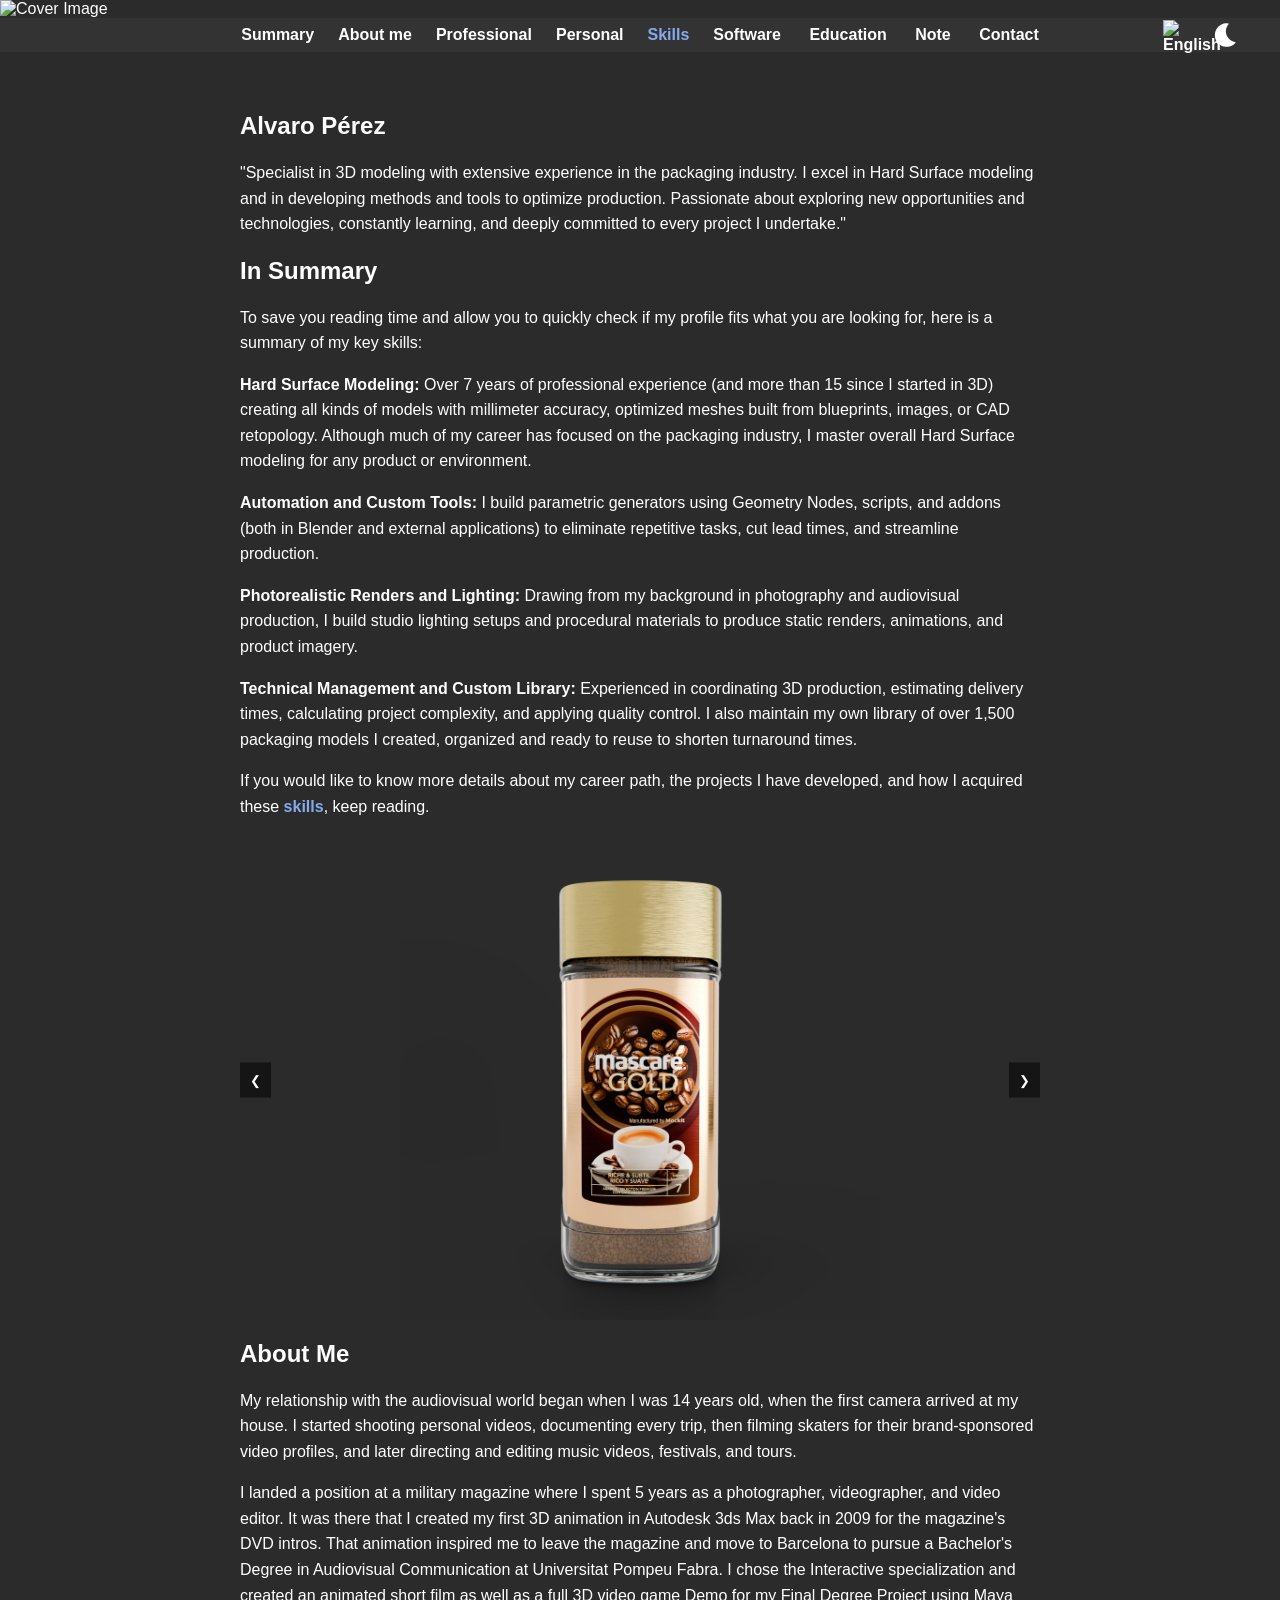
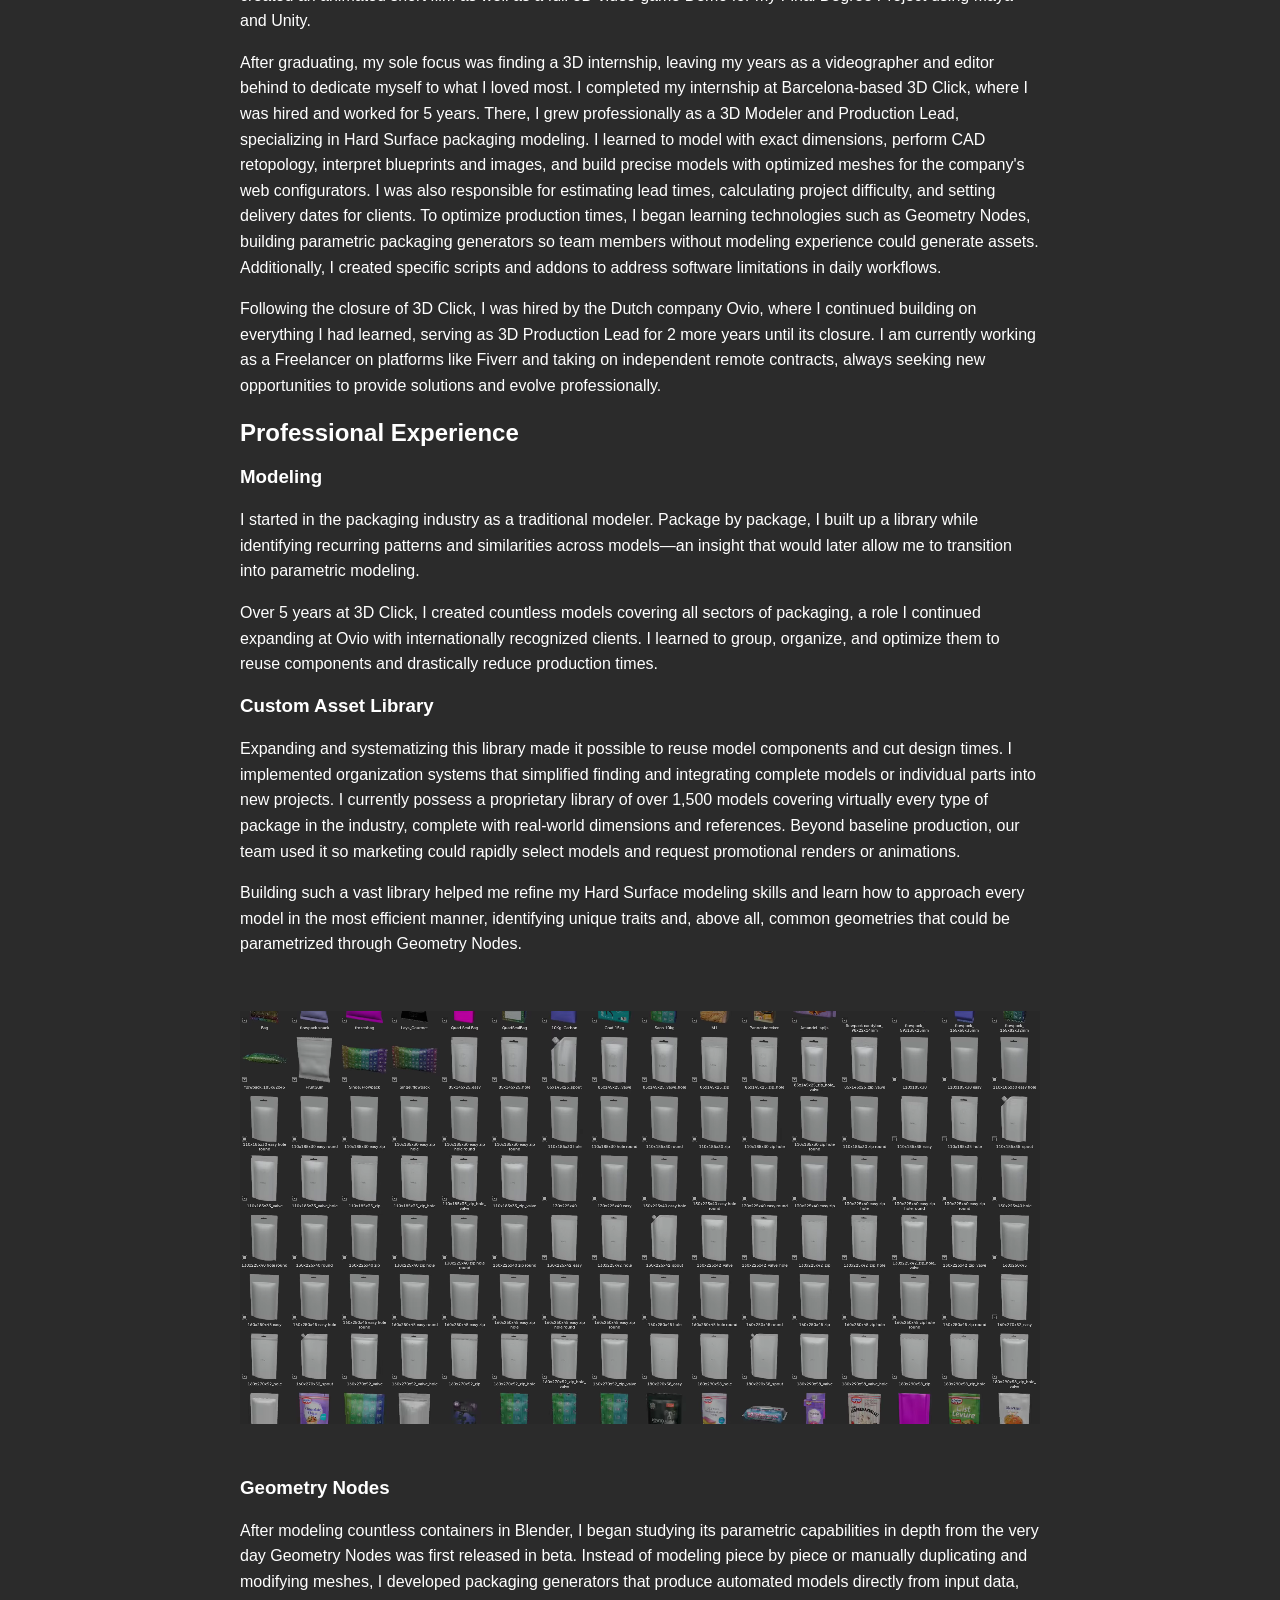
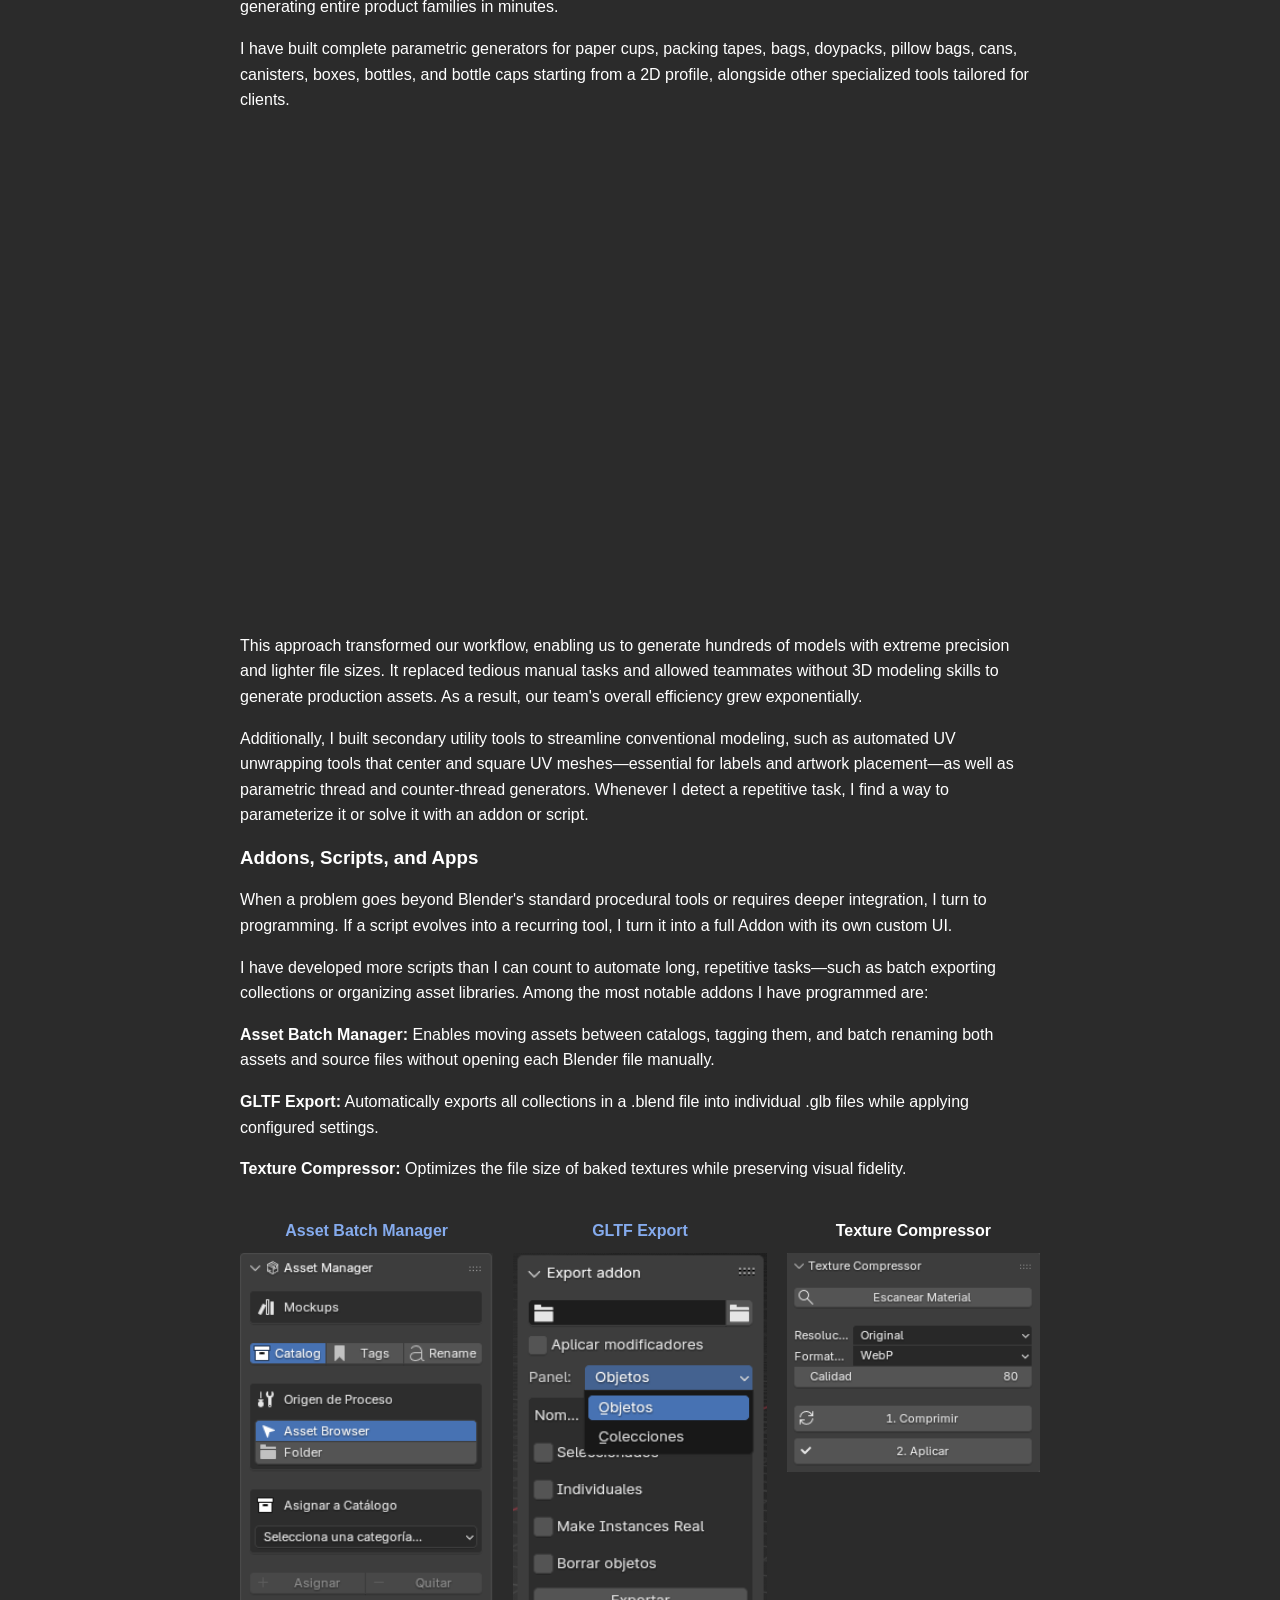
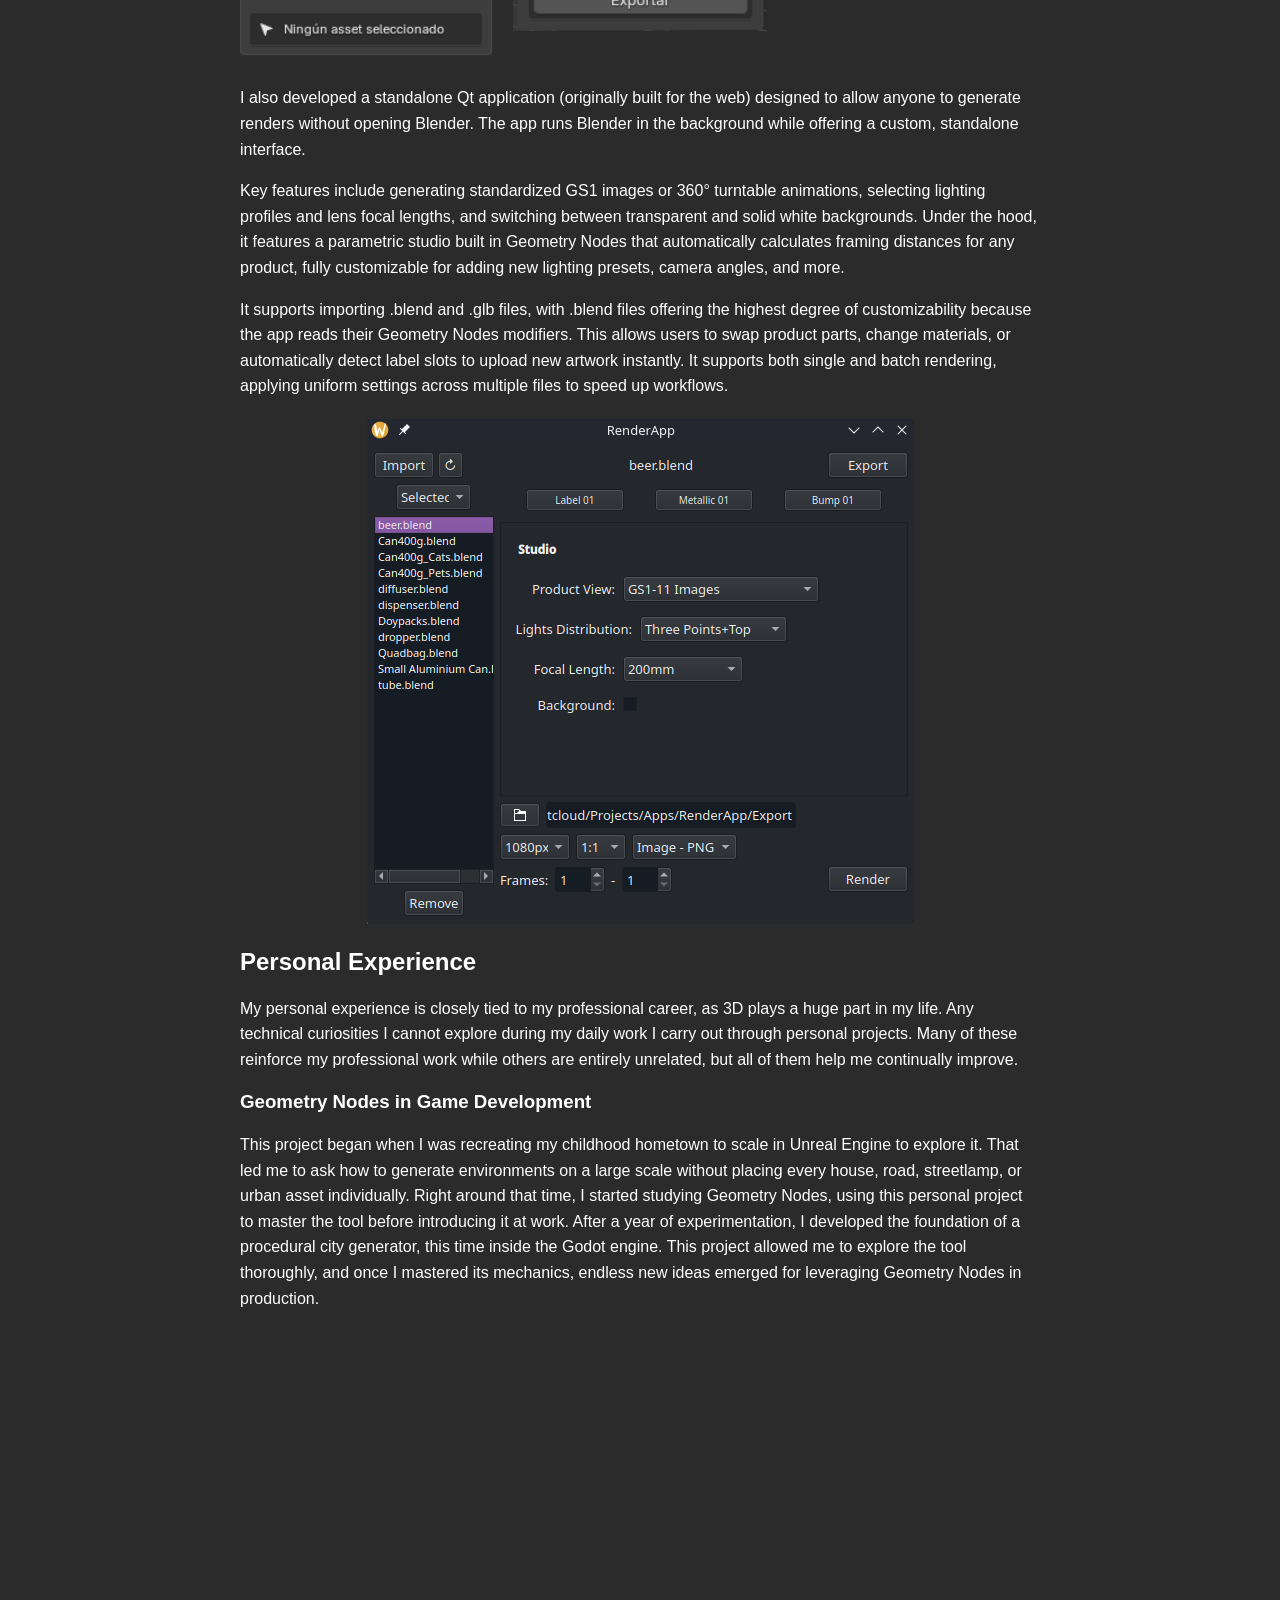
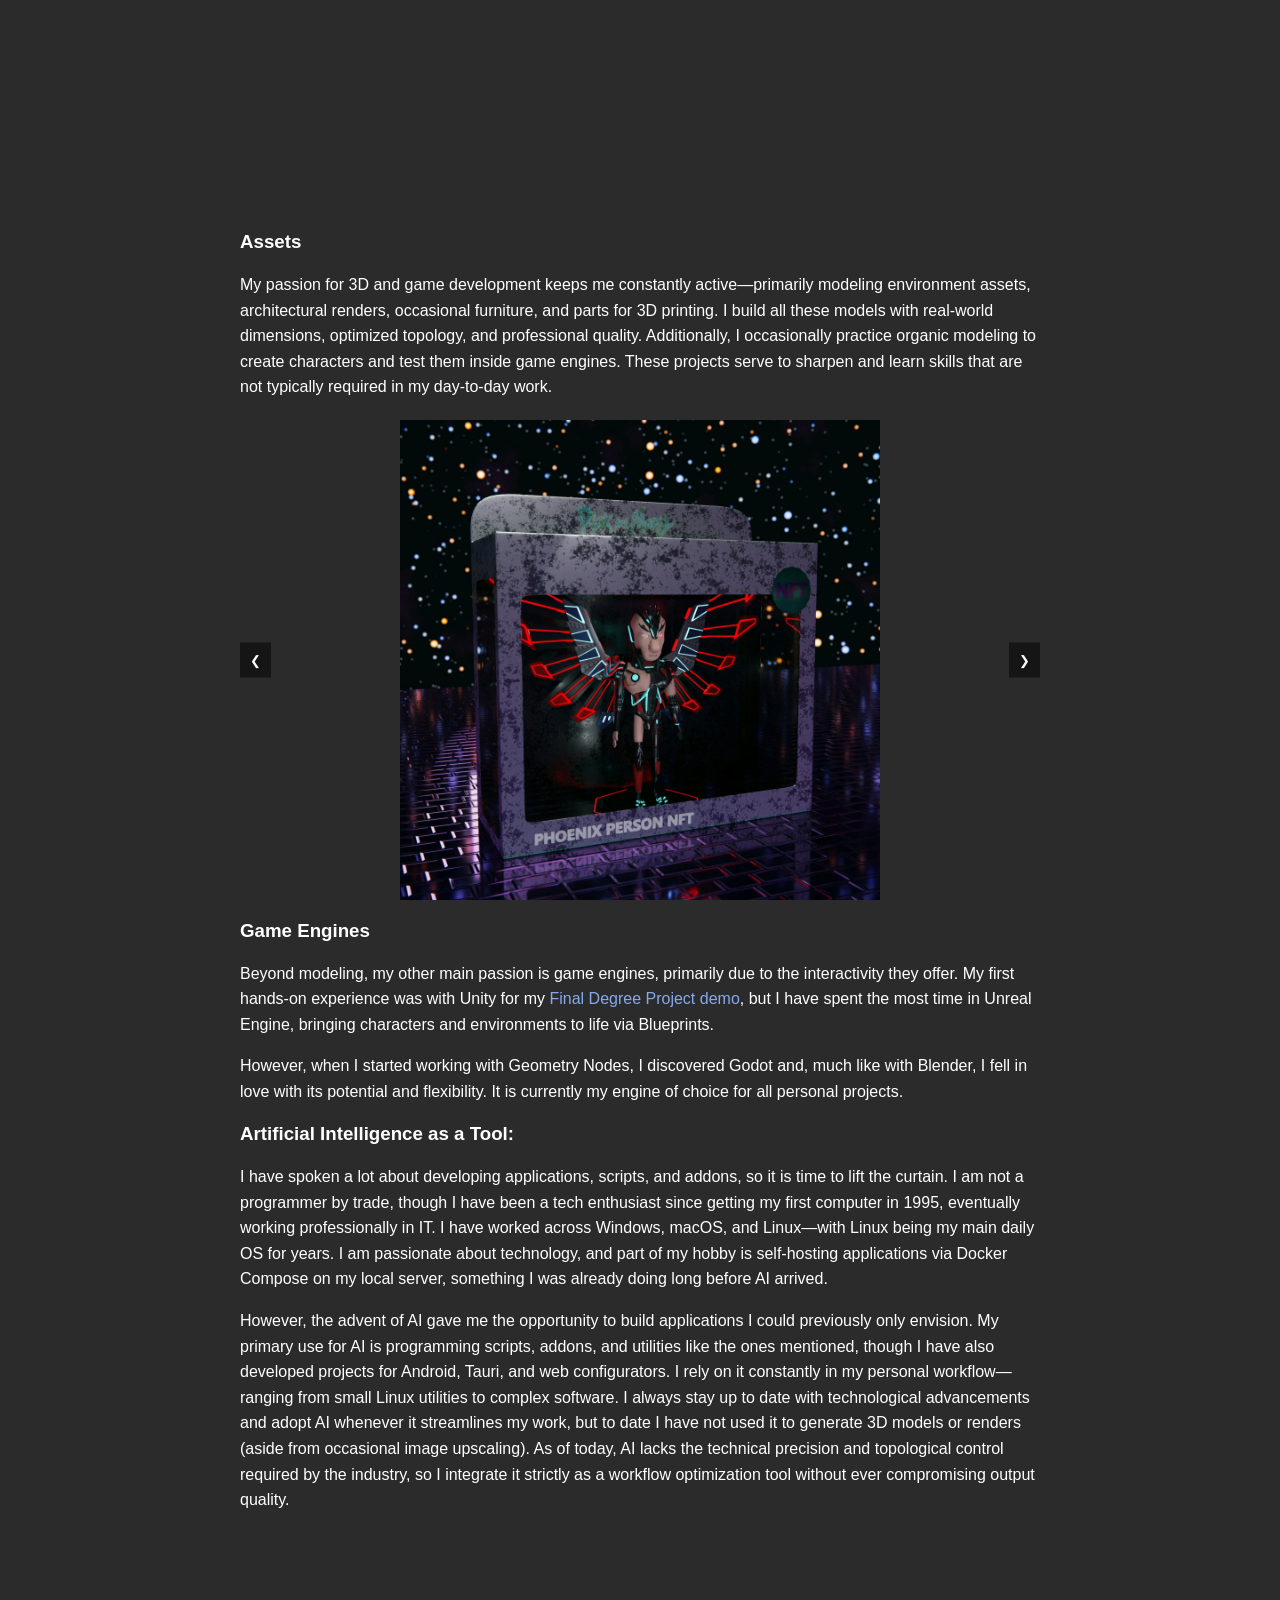
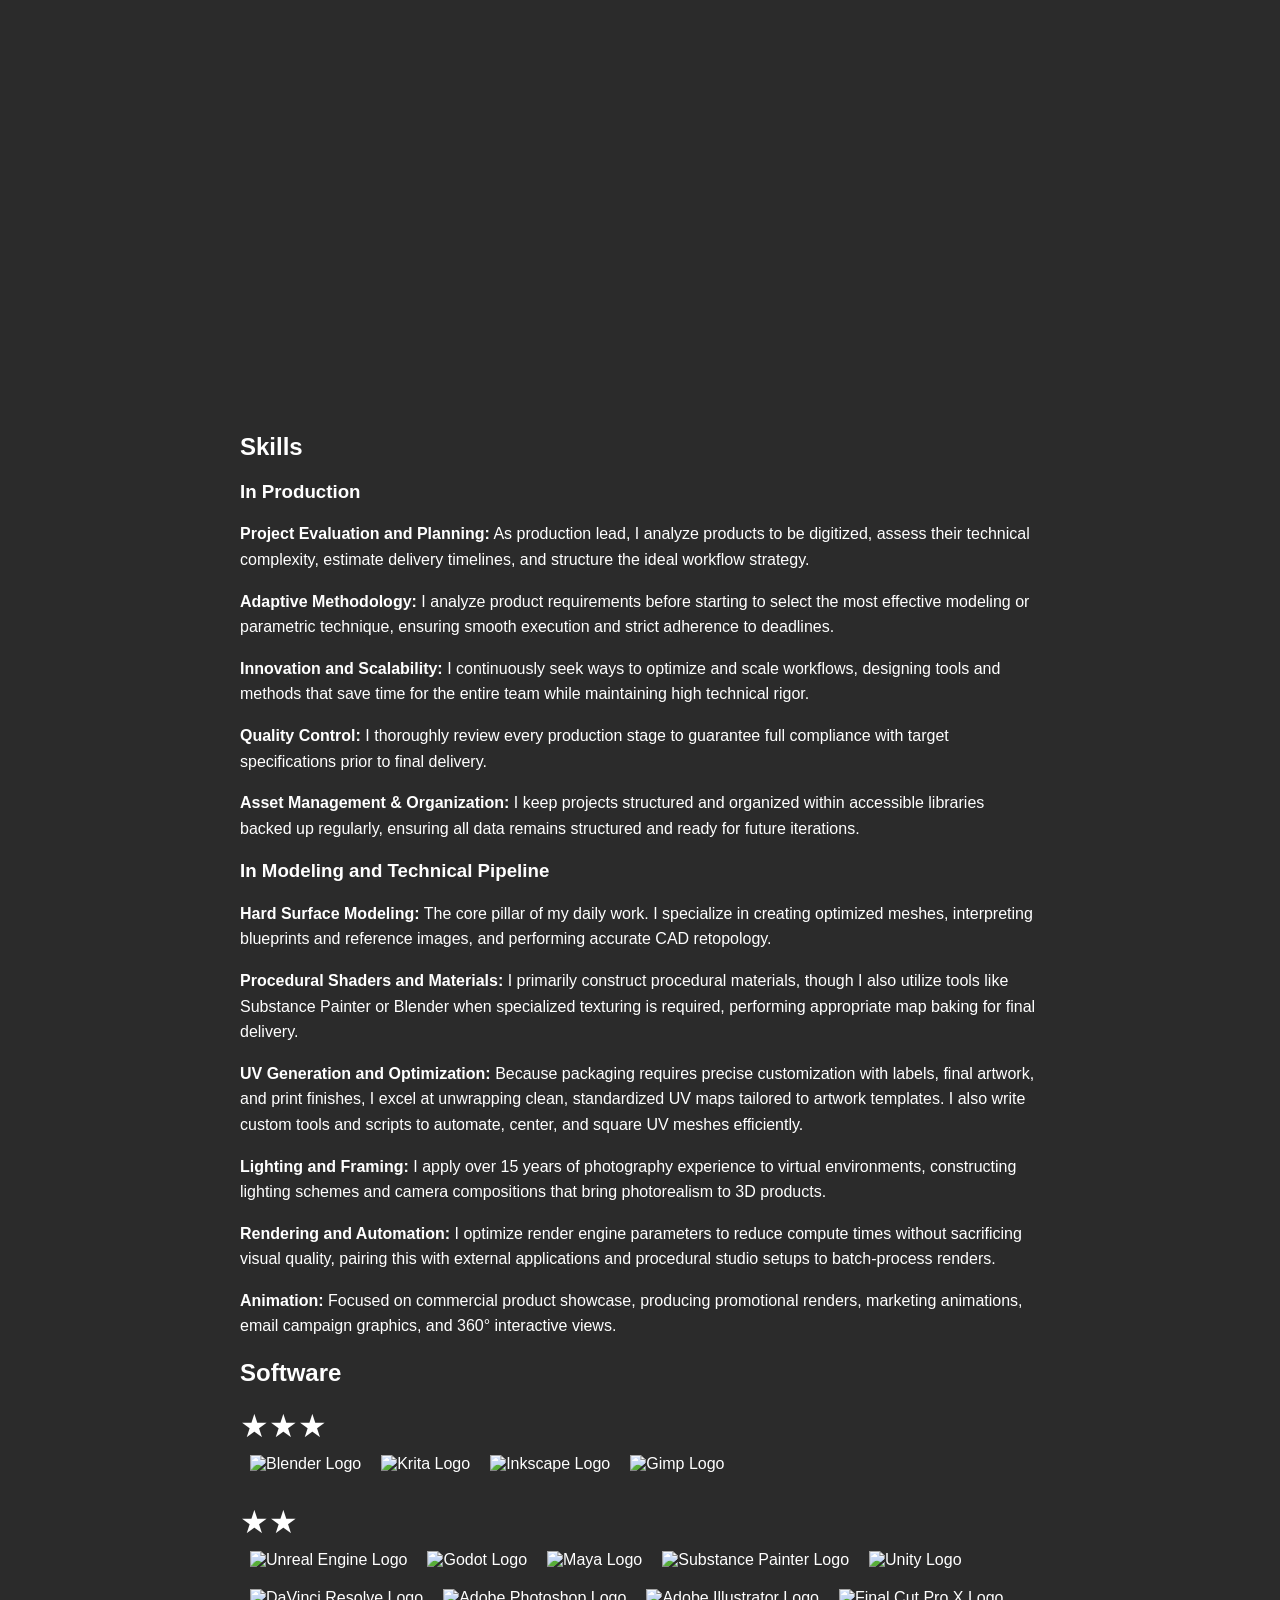
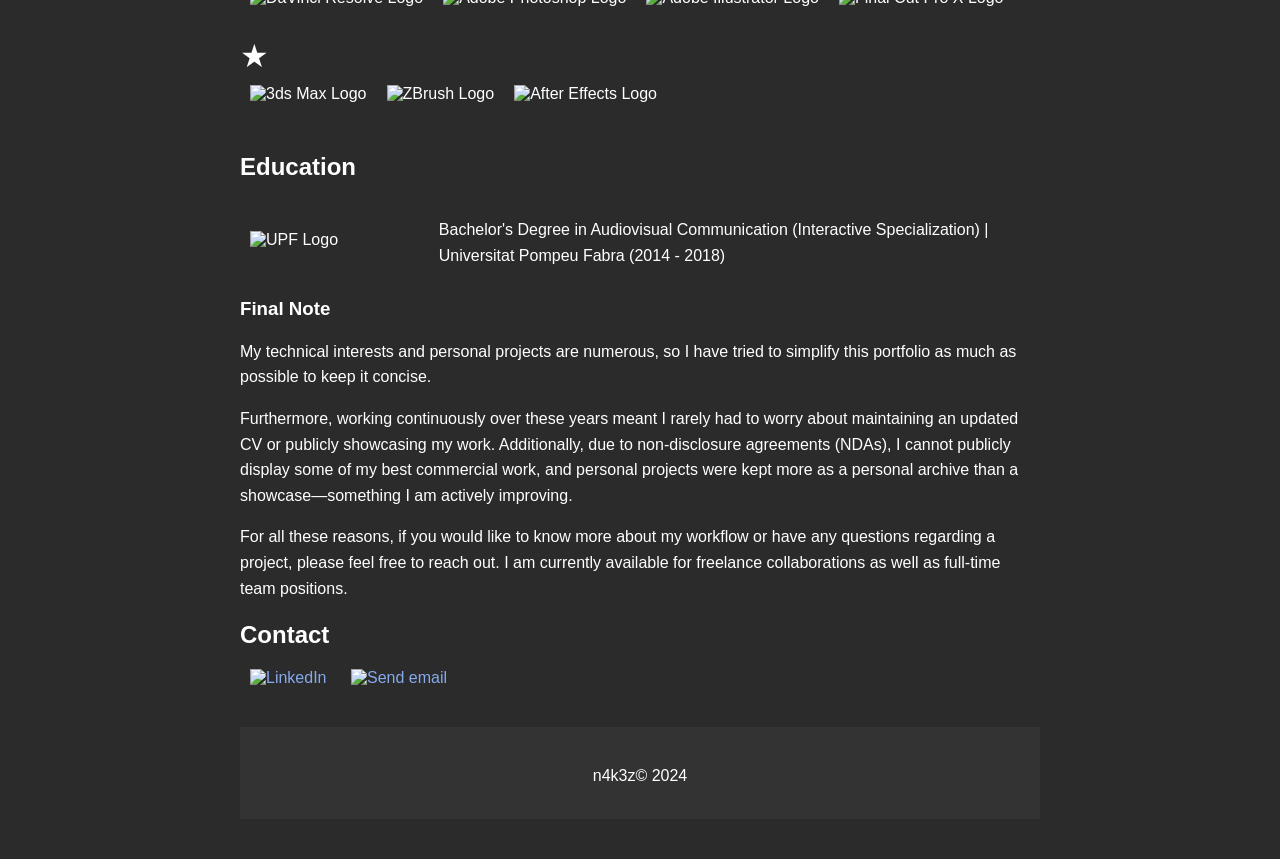
==== commit bca5ccef: "update" ====
--- a/index_en.html
+++ b/index_en.html
@@ -47,7 +47,7 @@
                 </div>
                 <div class="right-align">
                     <a href="index.html" class="language-switch" aria-label="Switch to Spanish">
-                        <img id="lang-icon" src="images/spain.svg" alt="Español" class="icon">
+                        <img id="lang-icon" src="images/uk.svg" alt="English" class="icon">
                     </a>
                     <button id="theme-toggle" class="theme-toggle" aria-label="Toggle Theme">
                         <img id="theme-icon" src="images/moon.svg" alt="Moon Icon" class="icon">
@@ -313,6 +313,6 @@
             <p>n4k3z© 2024</p>
         </footer>
     </div>
-<script src="js/scripts.js?v=4.0"></script>
+<script src="js/scripts.js?v=5.0"></script>
 </body>
 </html>
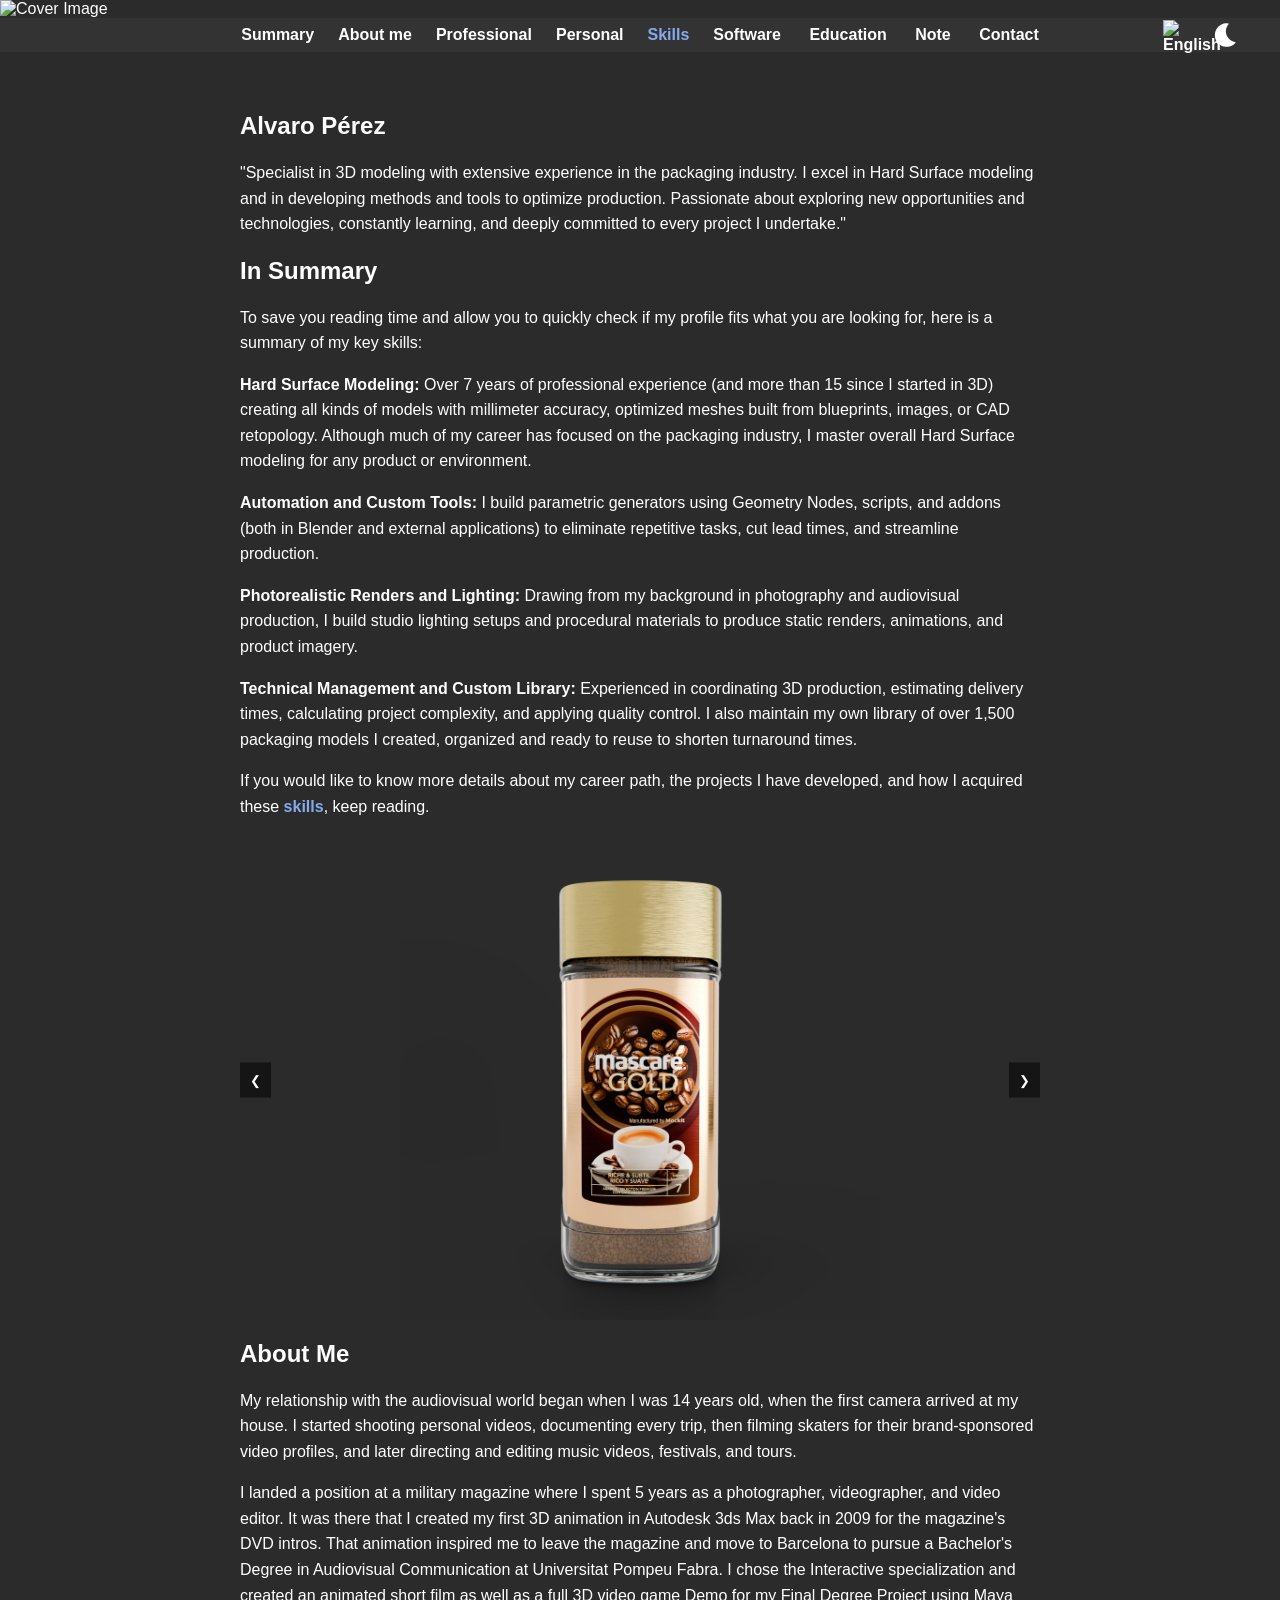
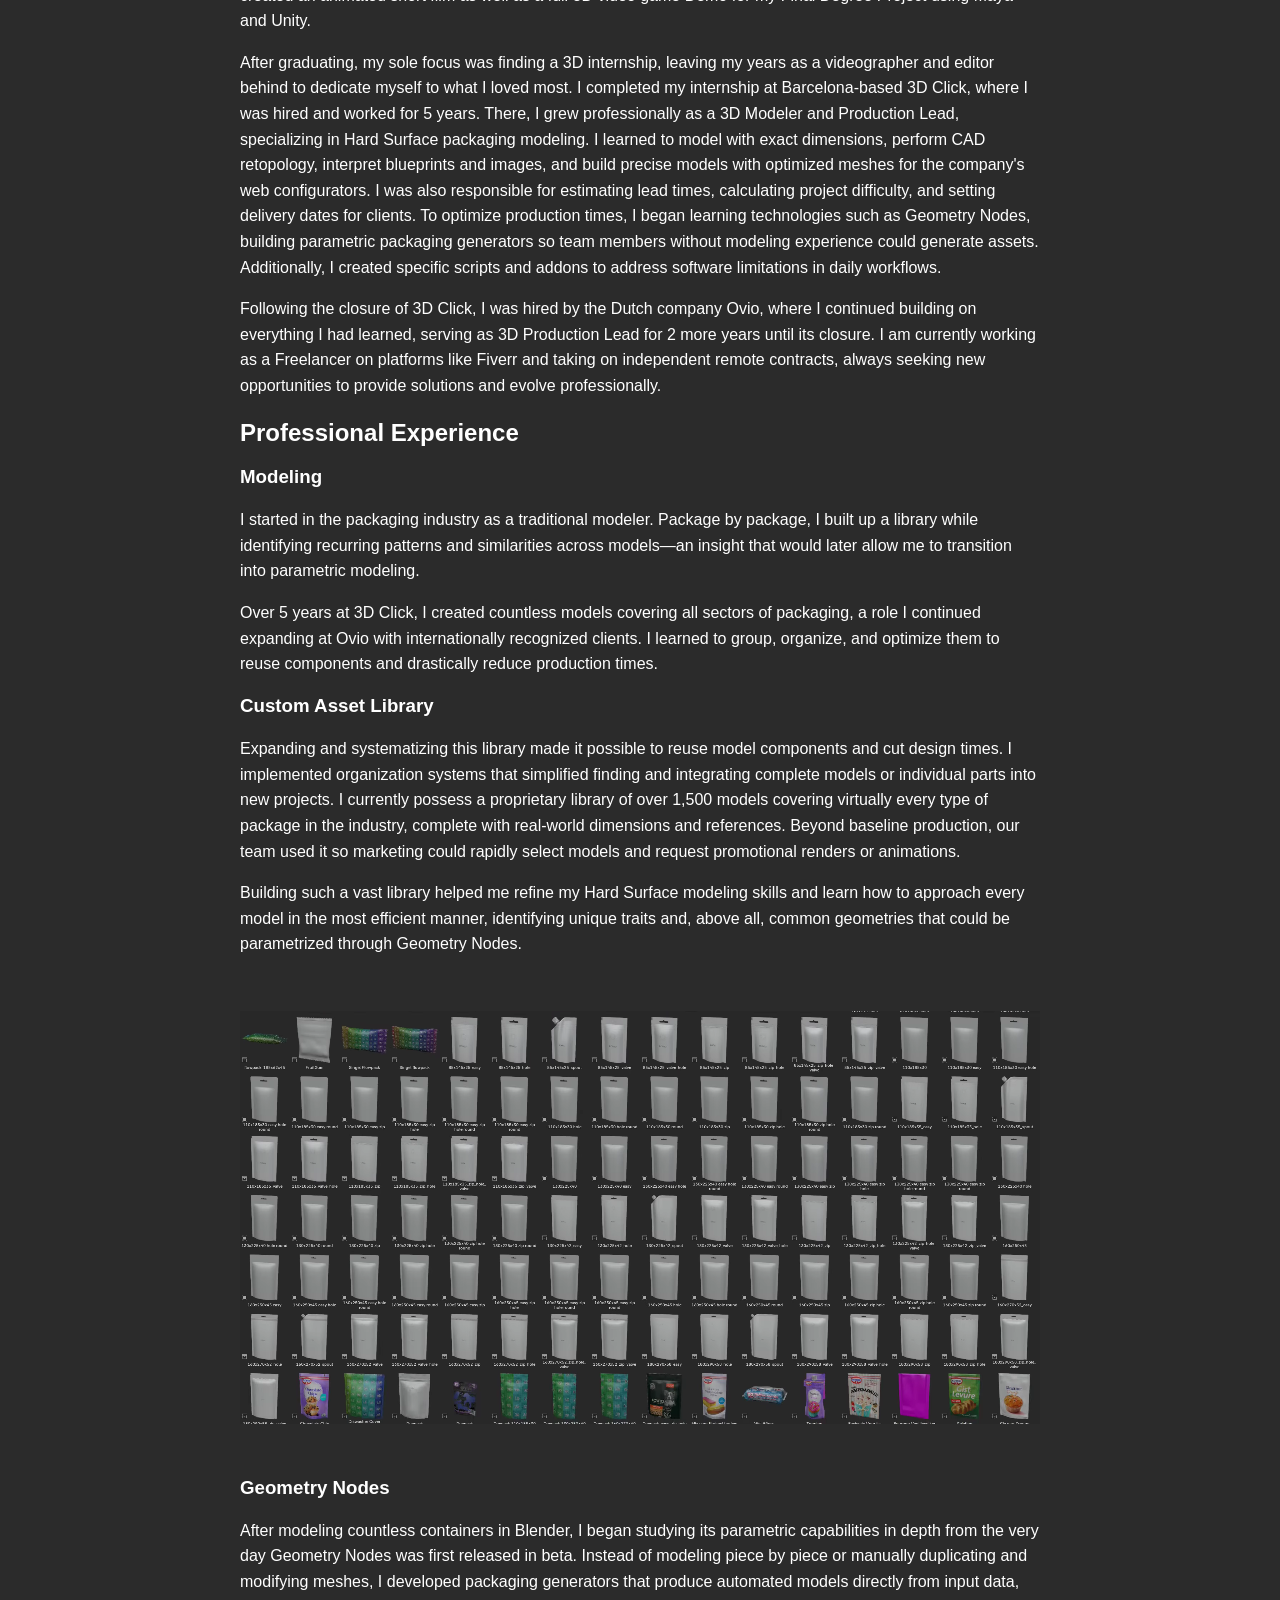
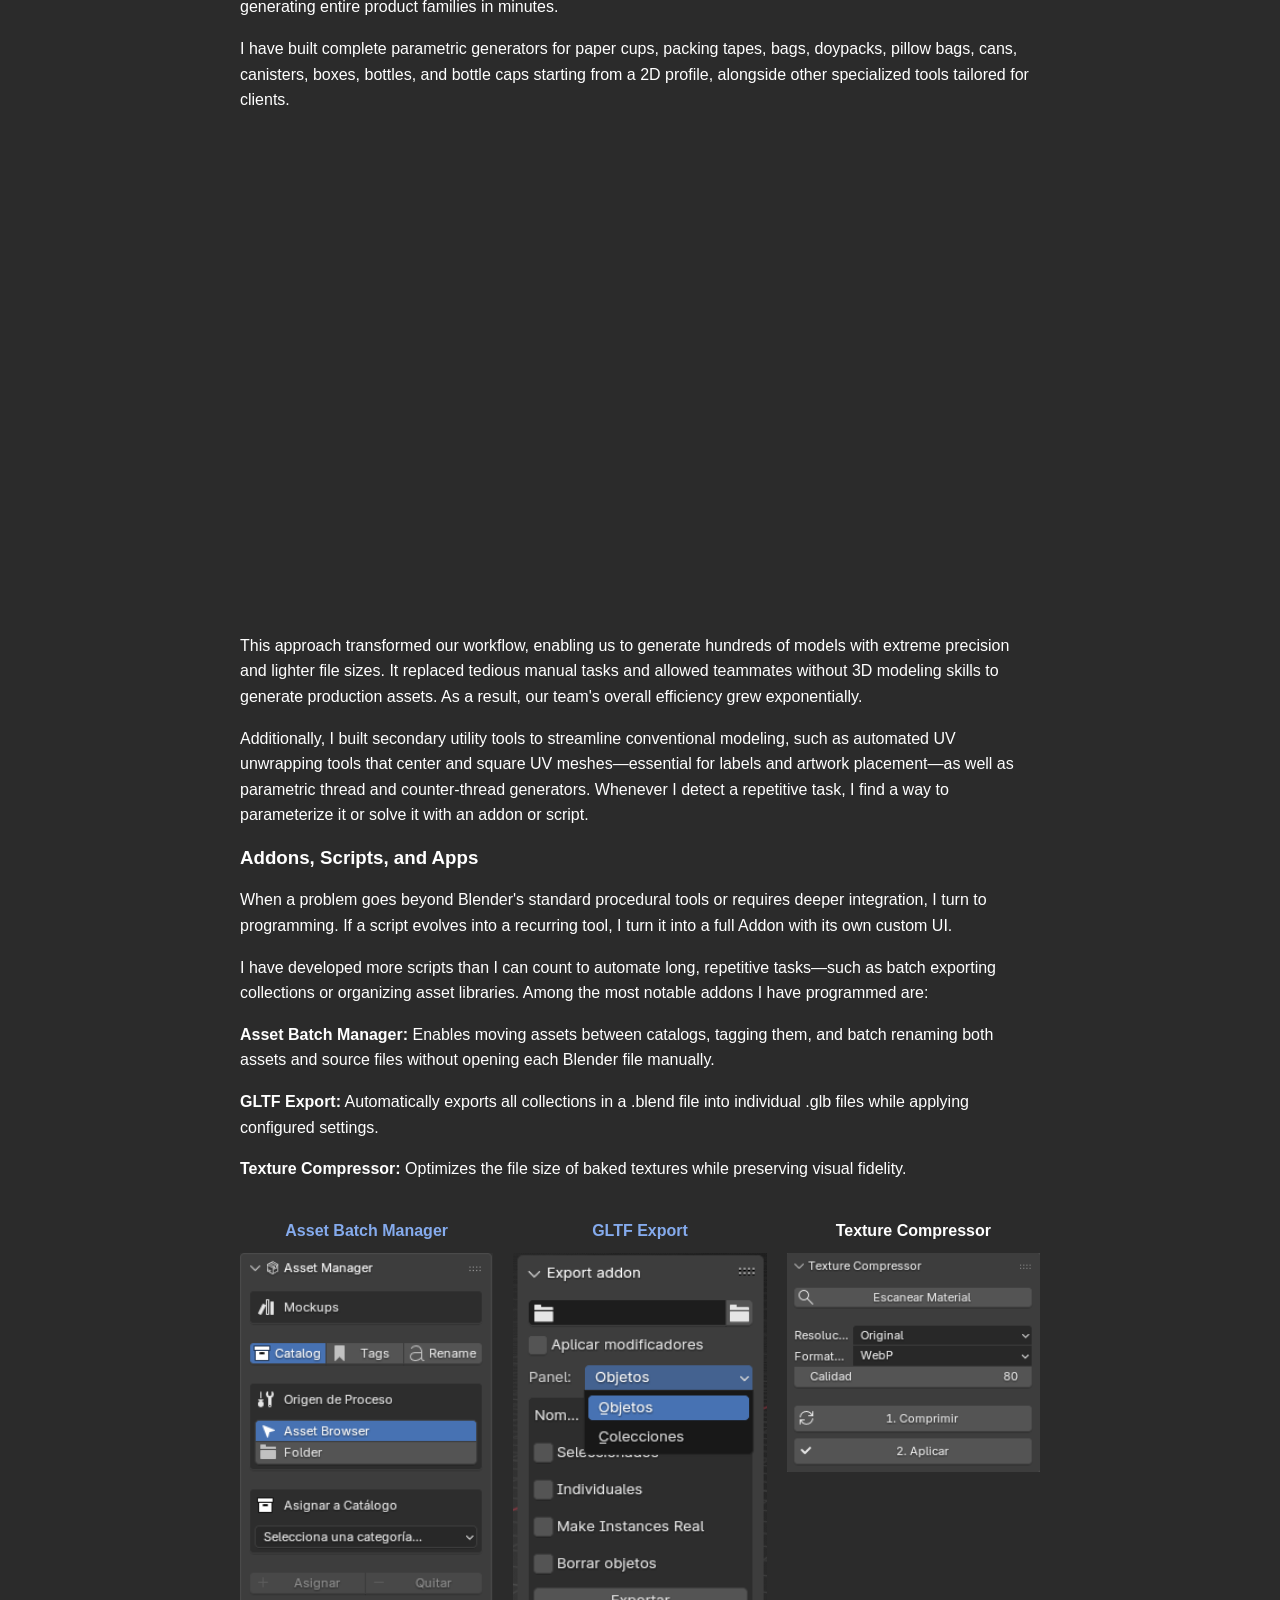
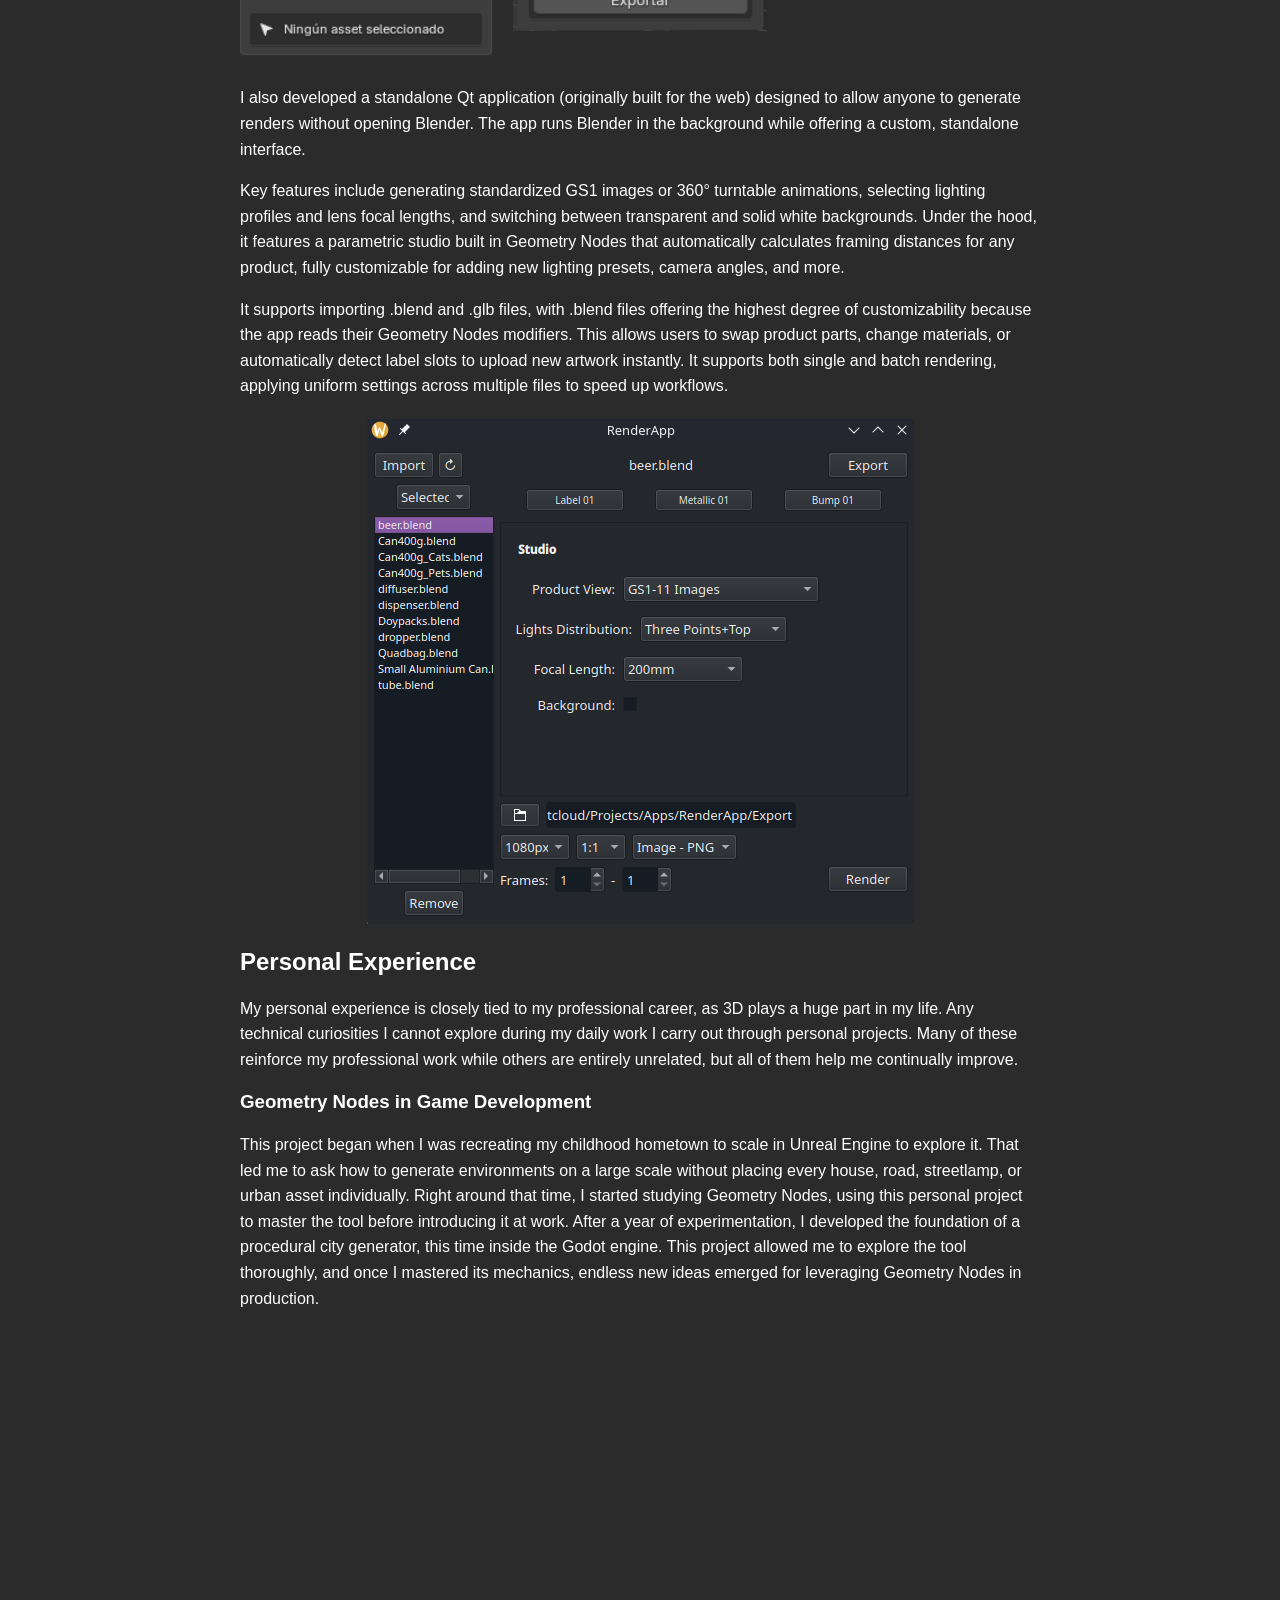
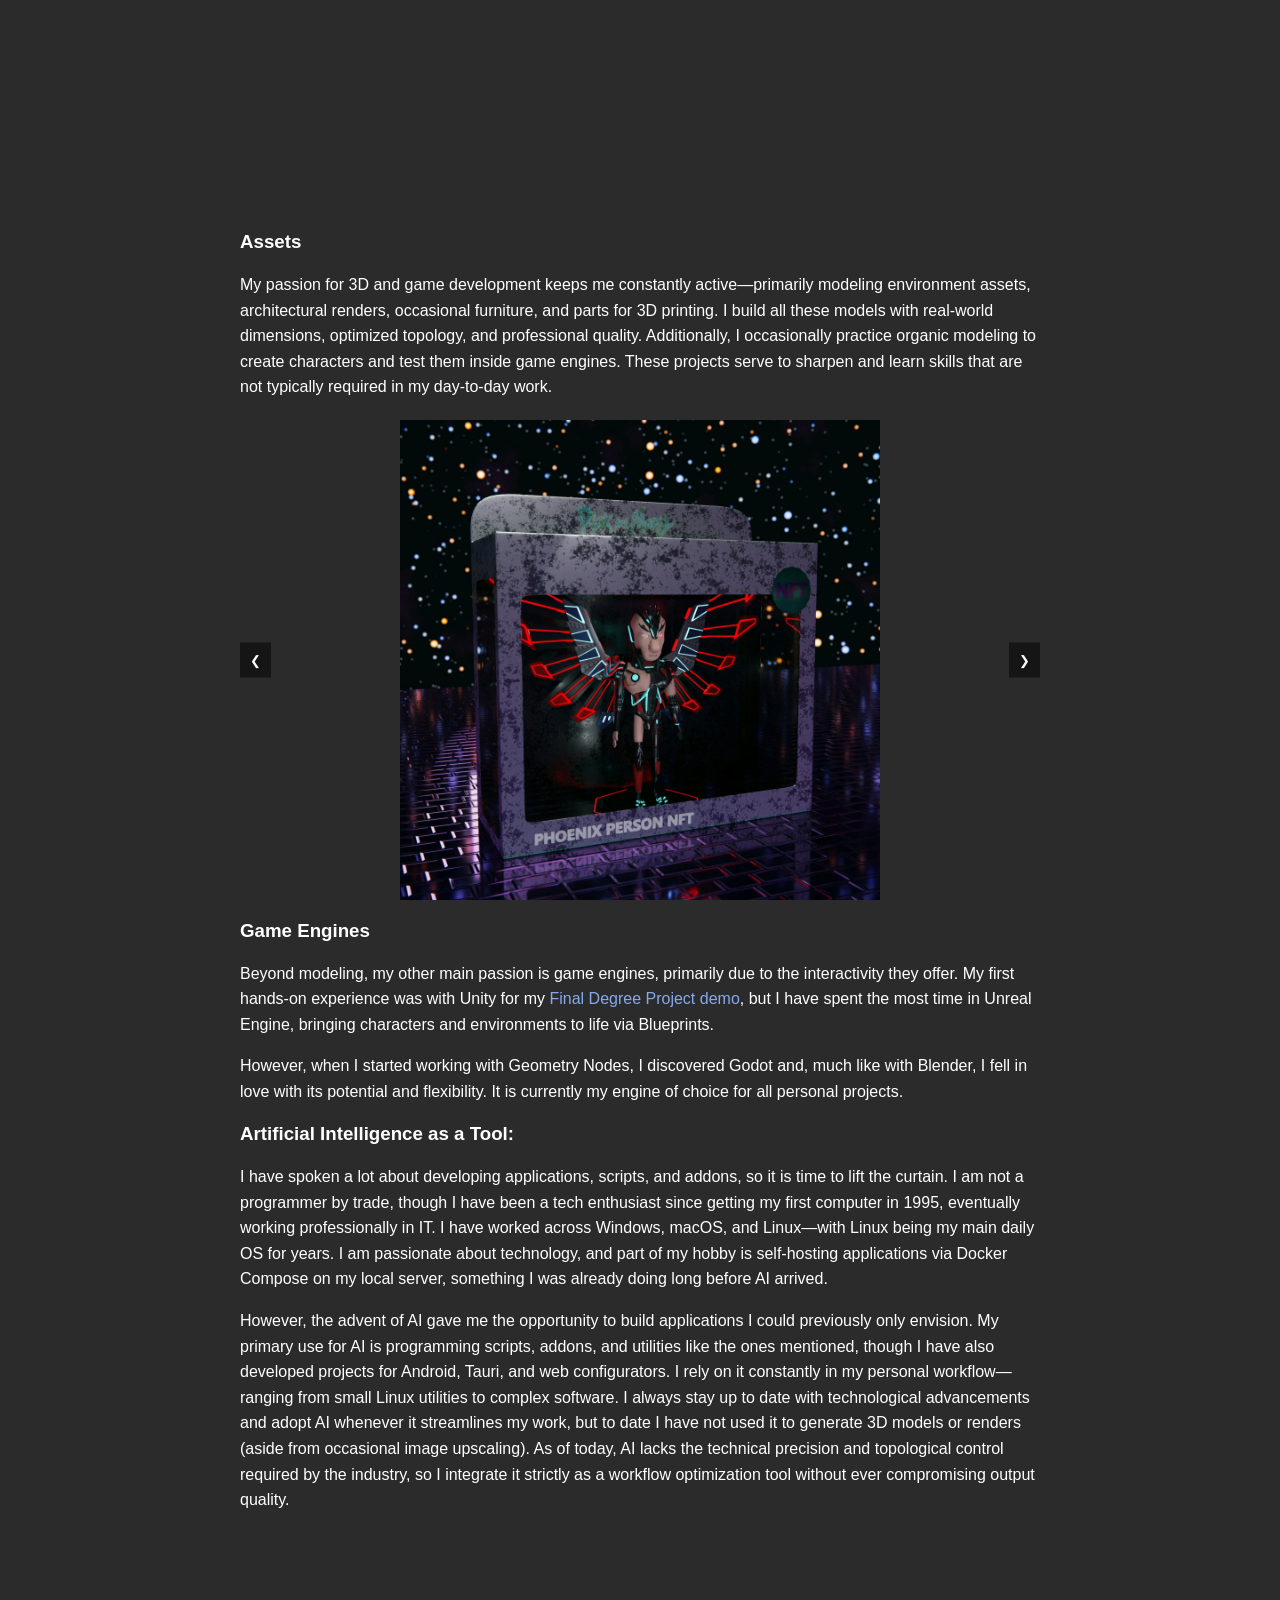
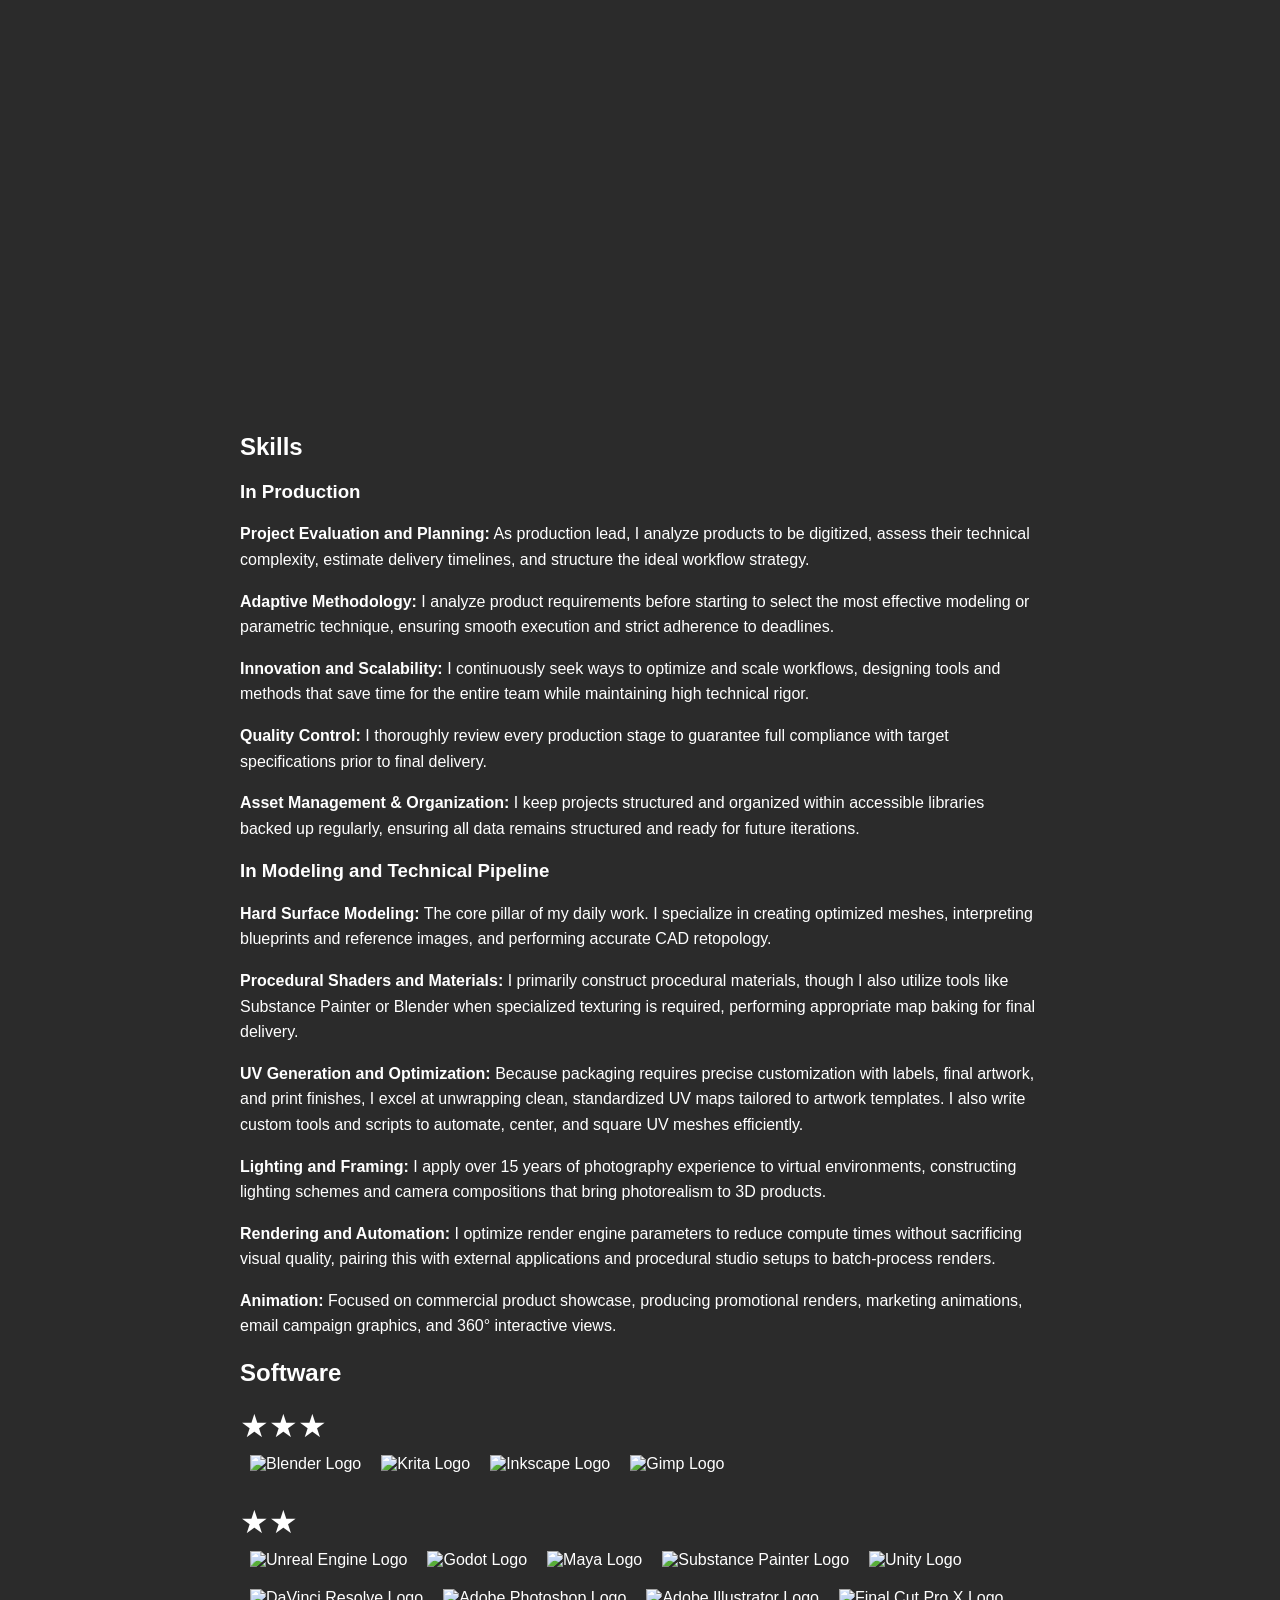
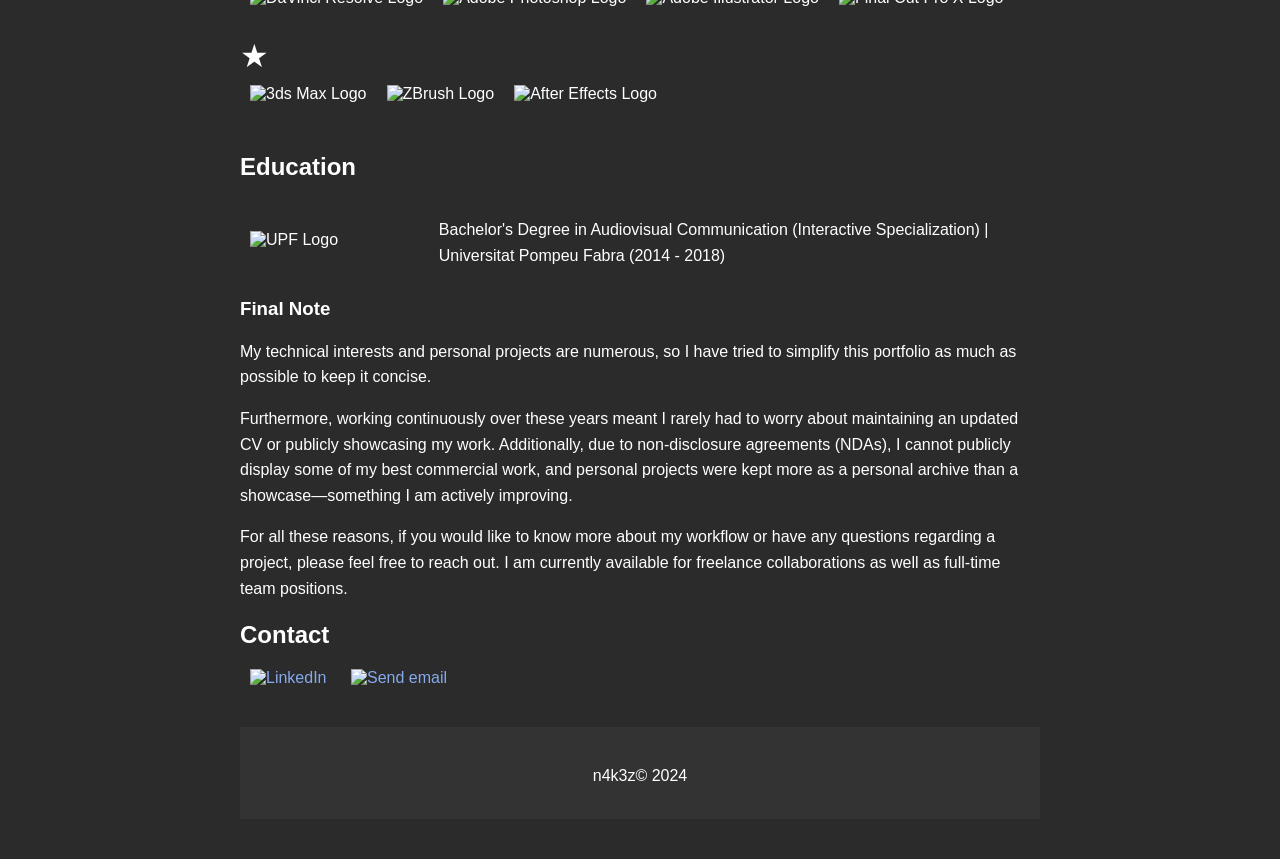
==== commit 27364a55: "update" ====
--- a/index_en.html
+++ b/index_en.html
@@ -10,7 +10,7 @@
     <meta property="og:image" content="images/icon.png">
     <meta property="og:url" content="https://nk3z.github.io/web/index_en.html">
     
-    <!-- Evita el parpadeo de tema aplicando la clase antes de renderizar el DOM -->
+    <!-- Mantiene el tema persistente evitando parpadeos de color -->
     <script>
         (function() {
             var theme = localStorage.getItem("theme") || "dark";
@@ -24,6 +24,20 @@
     <link rel="icon" type="image/png" href="images/favicon.png">
 </head>
 <body>
+    <!-- Restaura la posición del scroll inmediatamente para evitar saltos visuales -->
+    <script>
+        (function() {
+            var theme = localStorage.getItem("theme") || "dark";
+            if (theme === "light") {
+                document.body.classList.add("light-theme");
+            }
+            var savedScrollPos = sessionStorage.getItem("scrollPosForLangChange");
+            if (savedScrollPos !== null) {
+                window.scrollTo(0, parseInt(savedScrollPos, 10));
+            }
+        })();
+    </script>
+
     <header class="header">
         <img src="images/cover.jpg" class="cover-image" alt="Cover Image">
     </header>
@@ -313,6 +327,6 @@
             <p>n4k3z© 2024</p>
         </footer>
     </div>
-<script src="js/scripts.js?v=5.0"></script>
+<script src="js/scripts.js?v=6.0"></script>
 </body>
 </html>
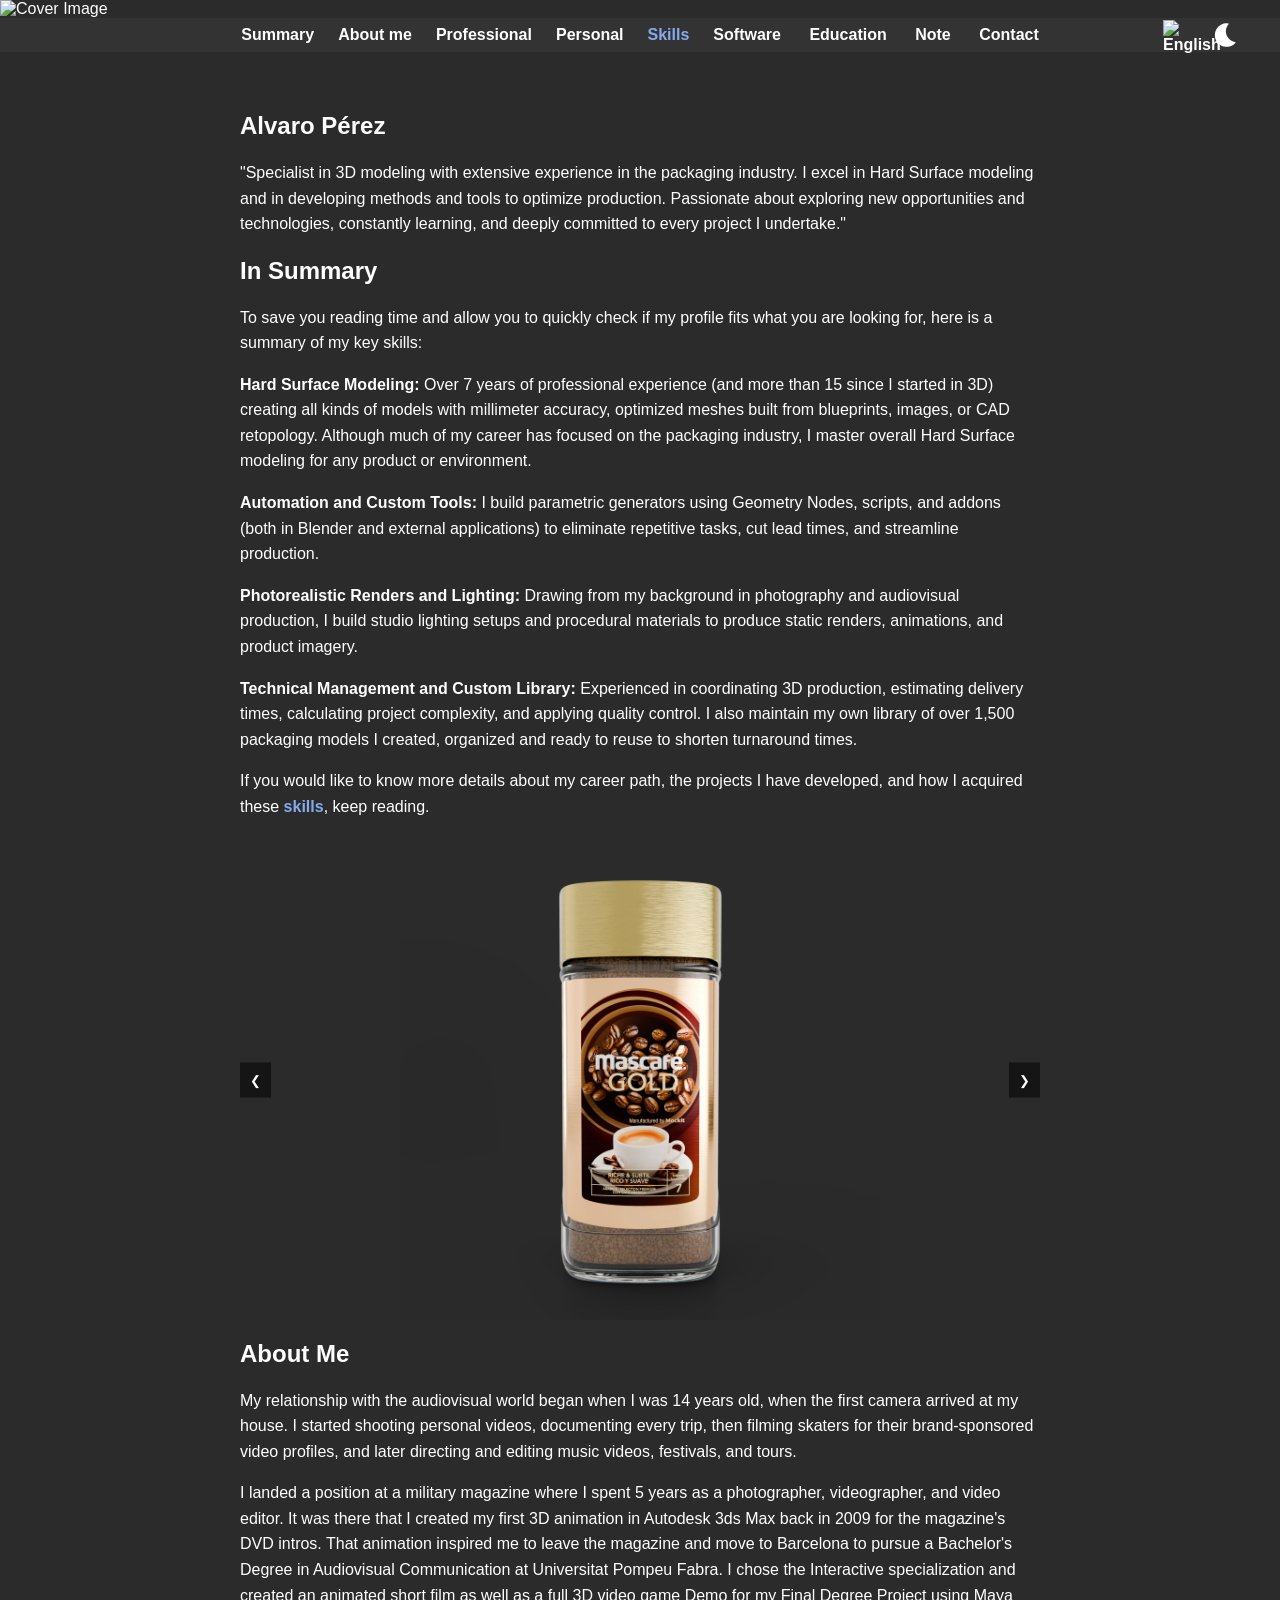
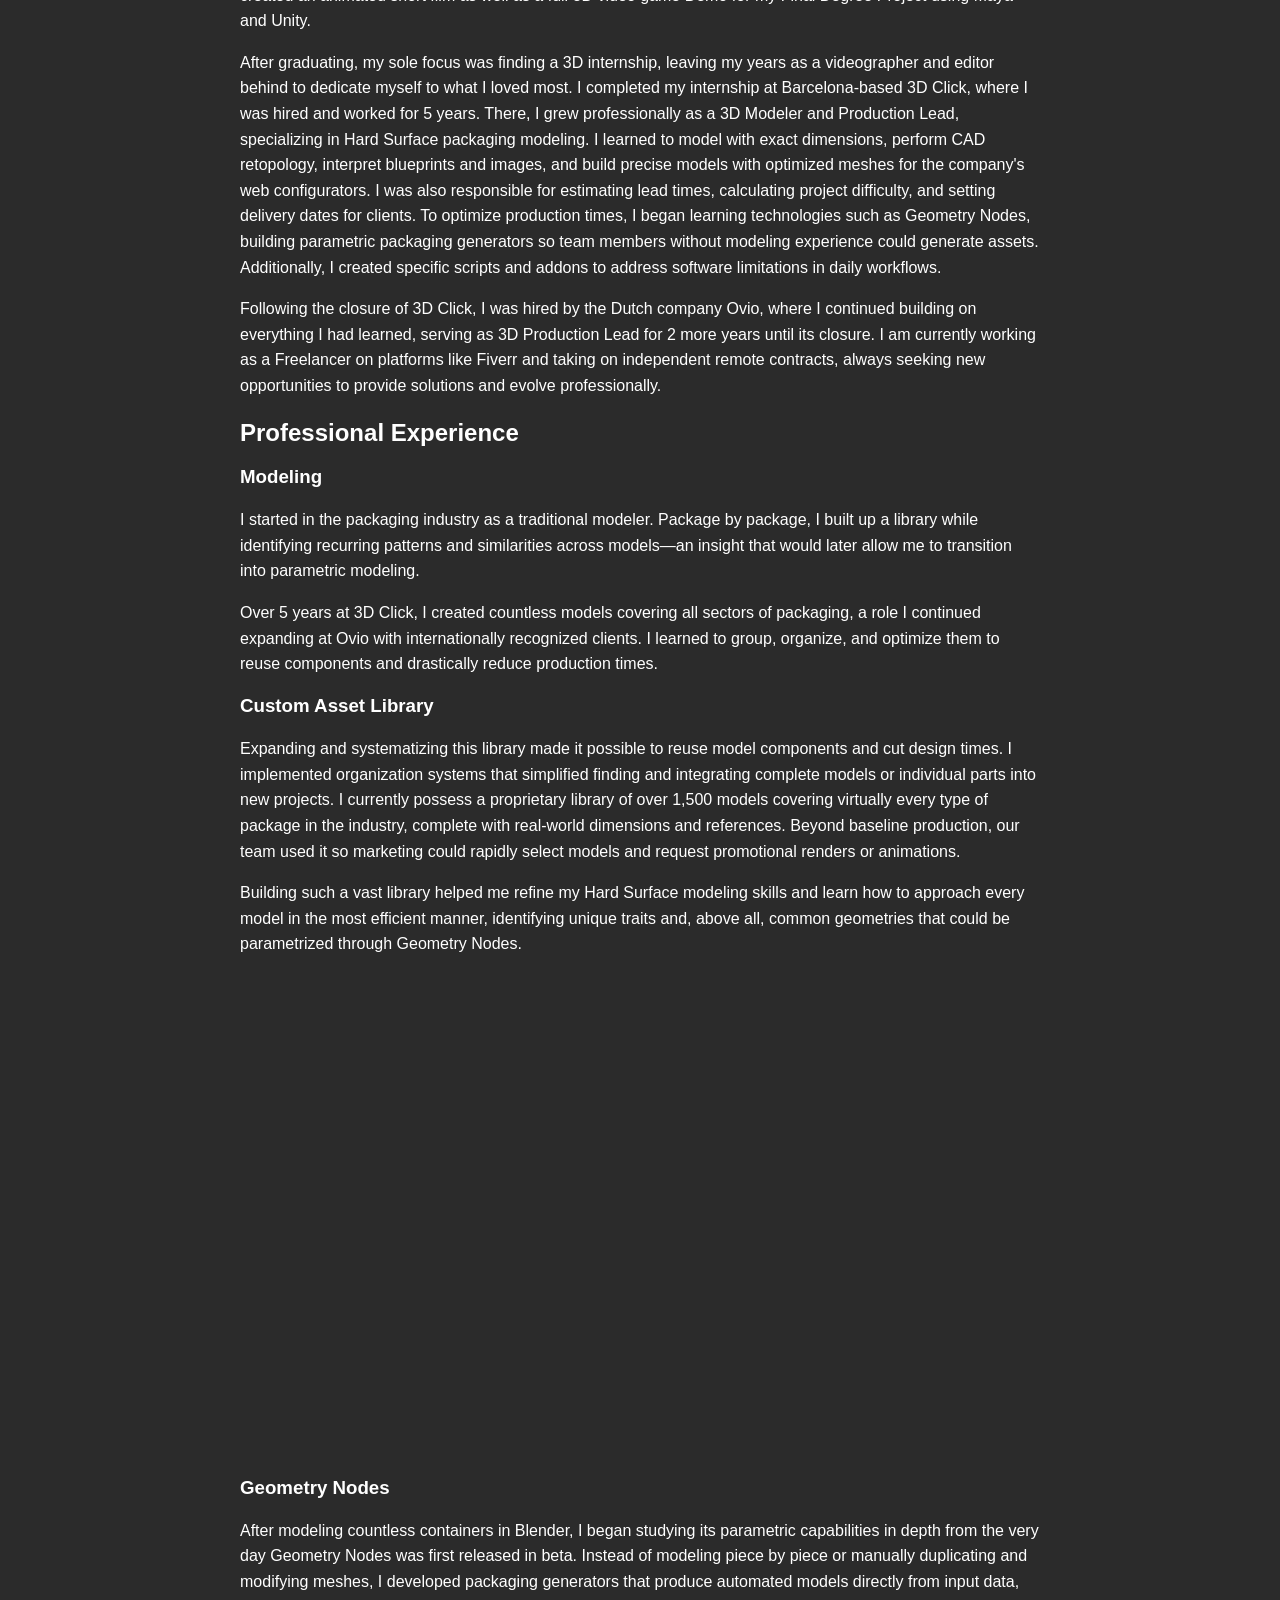
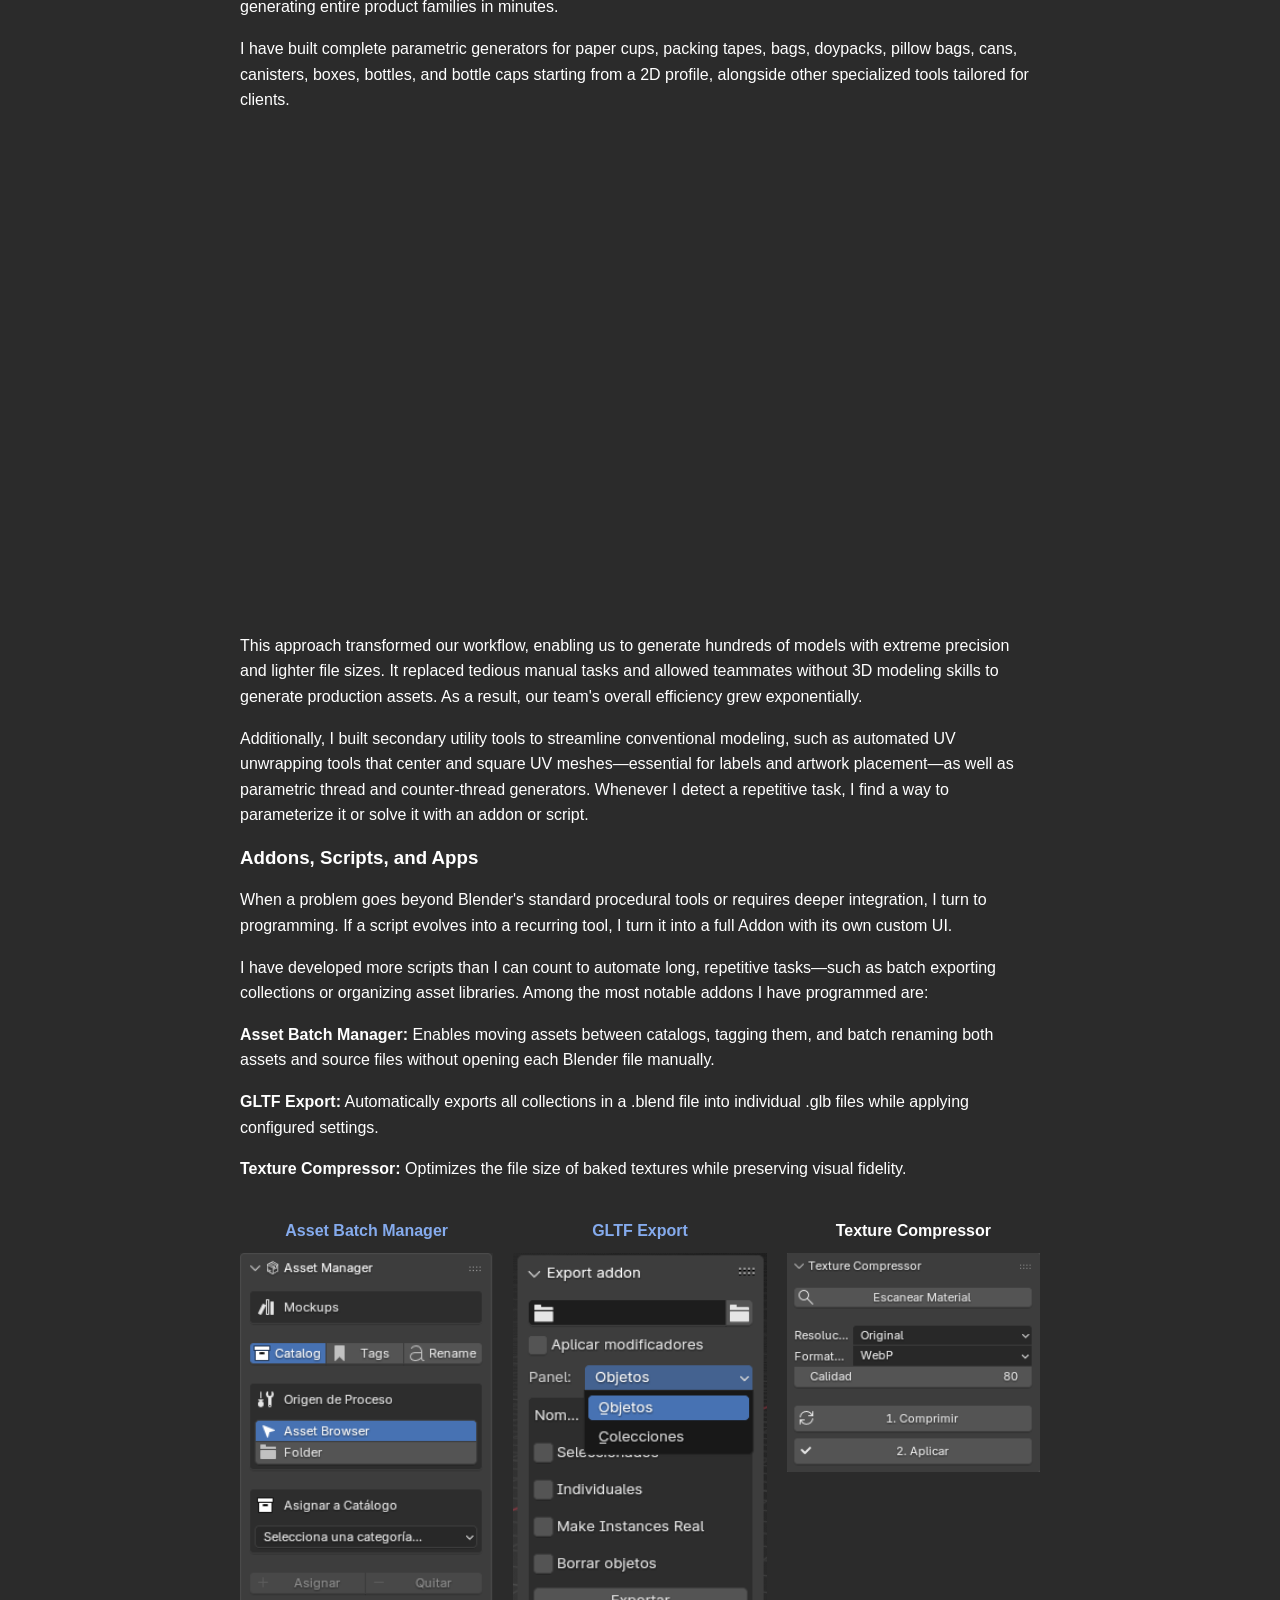
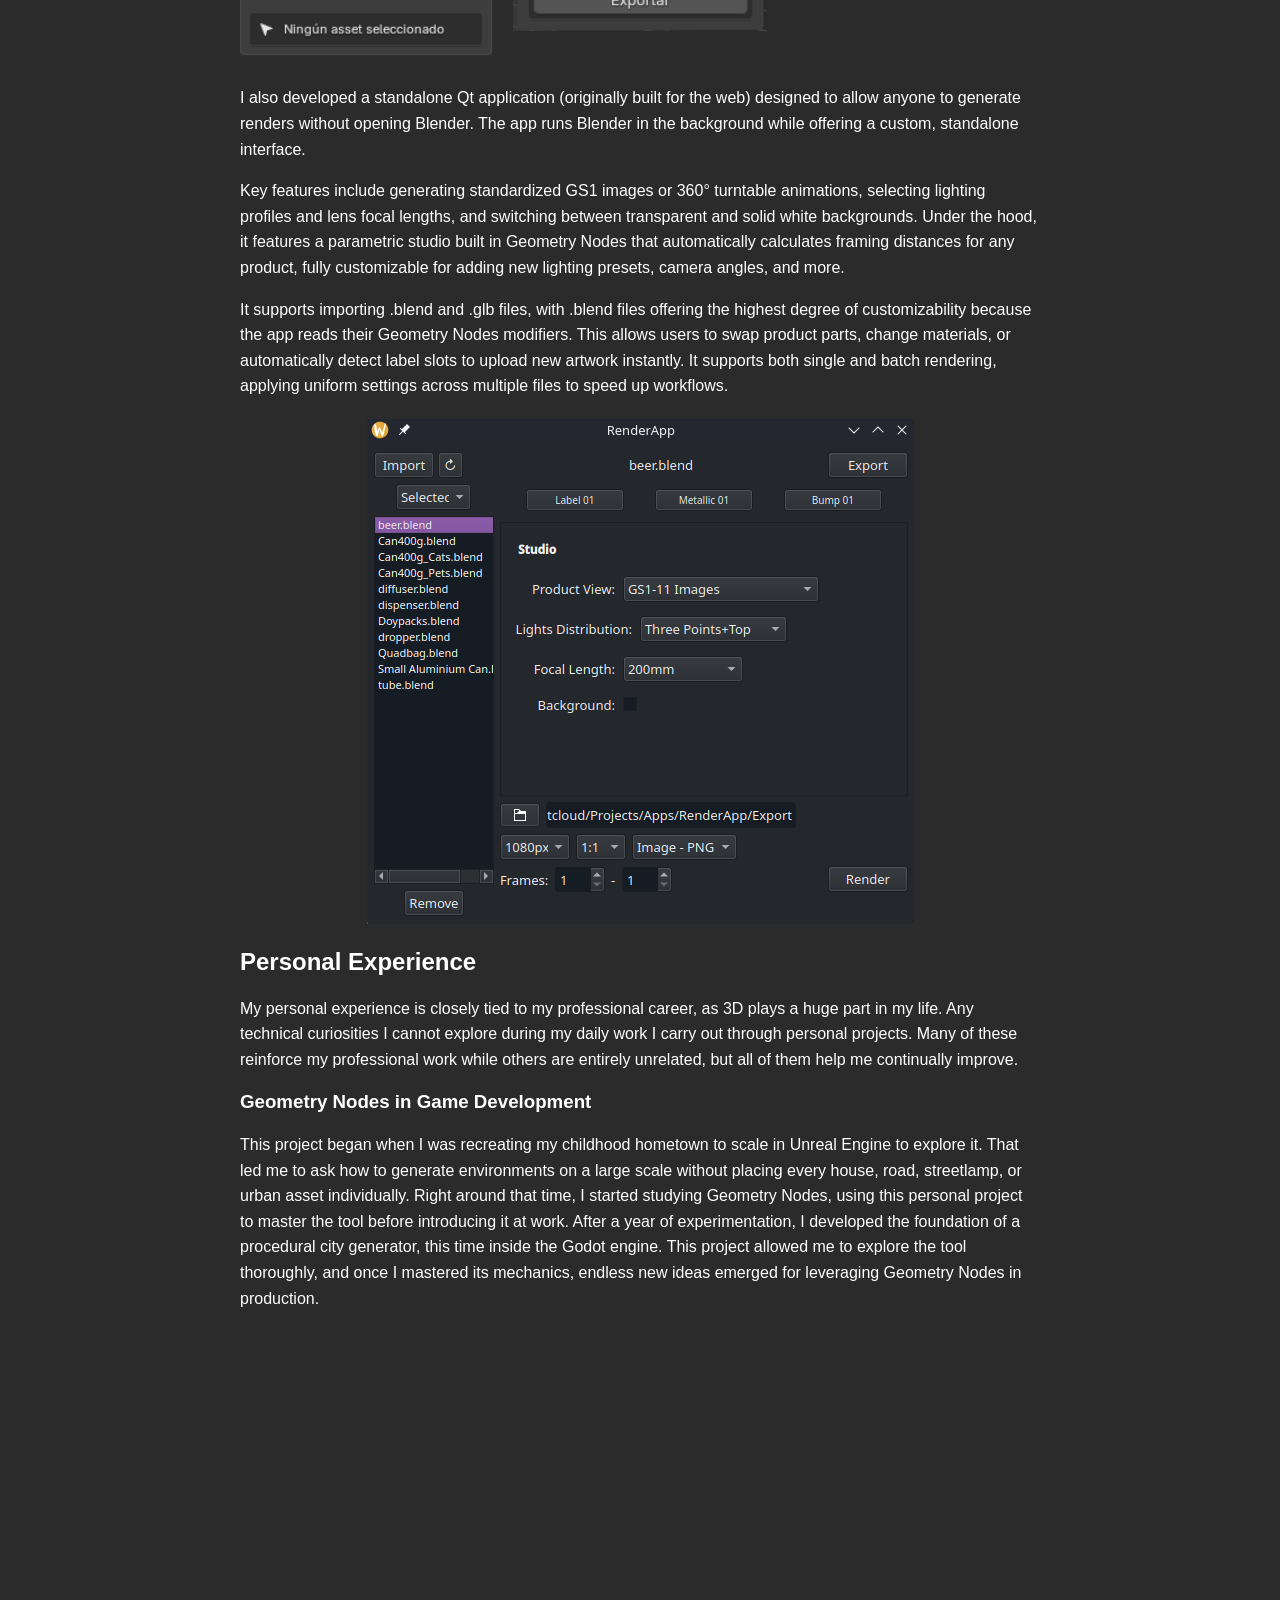
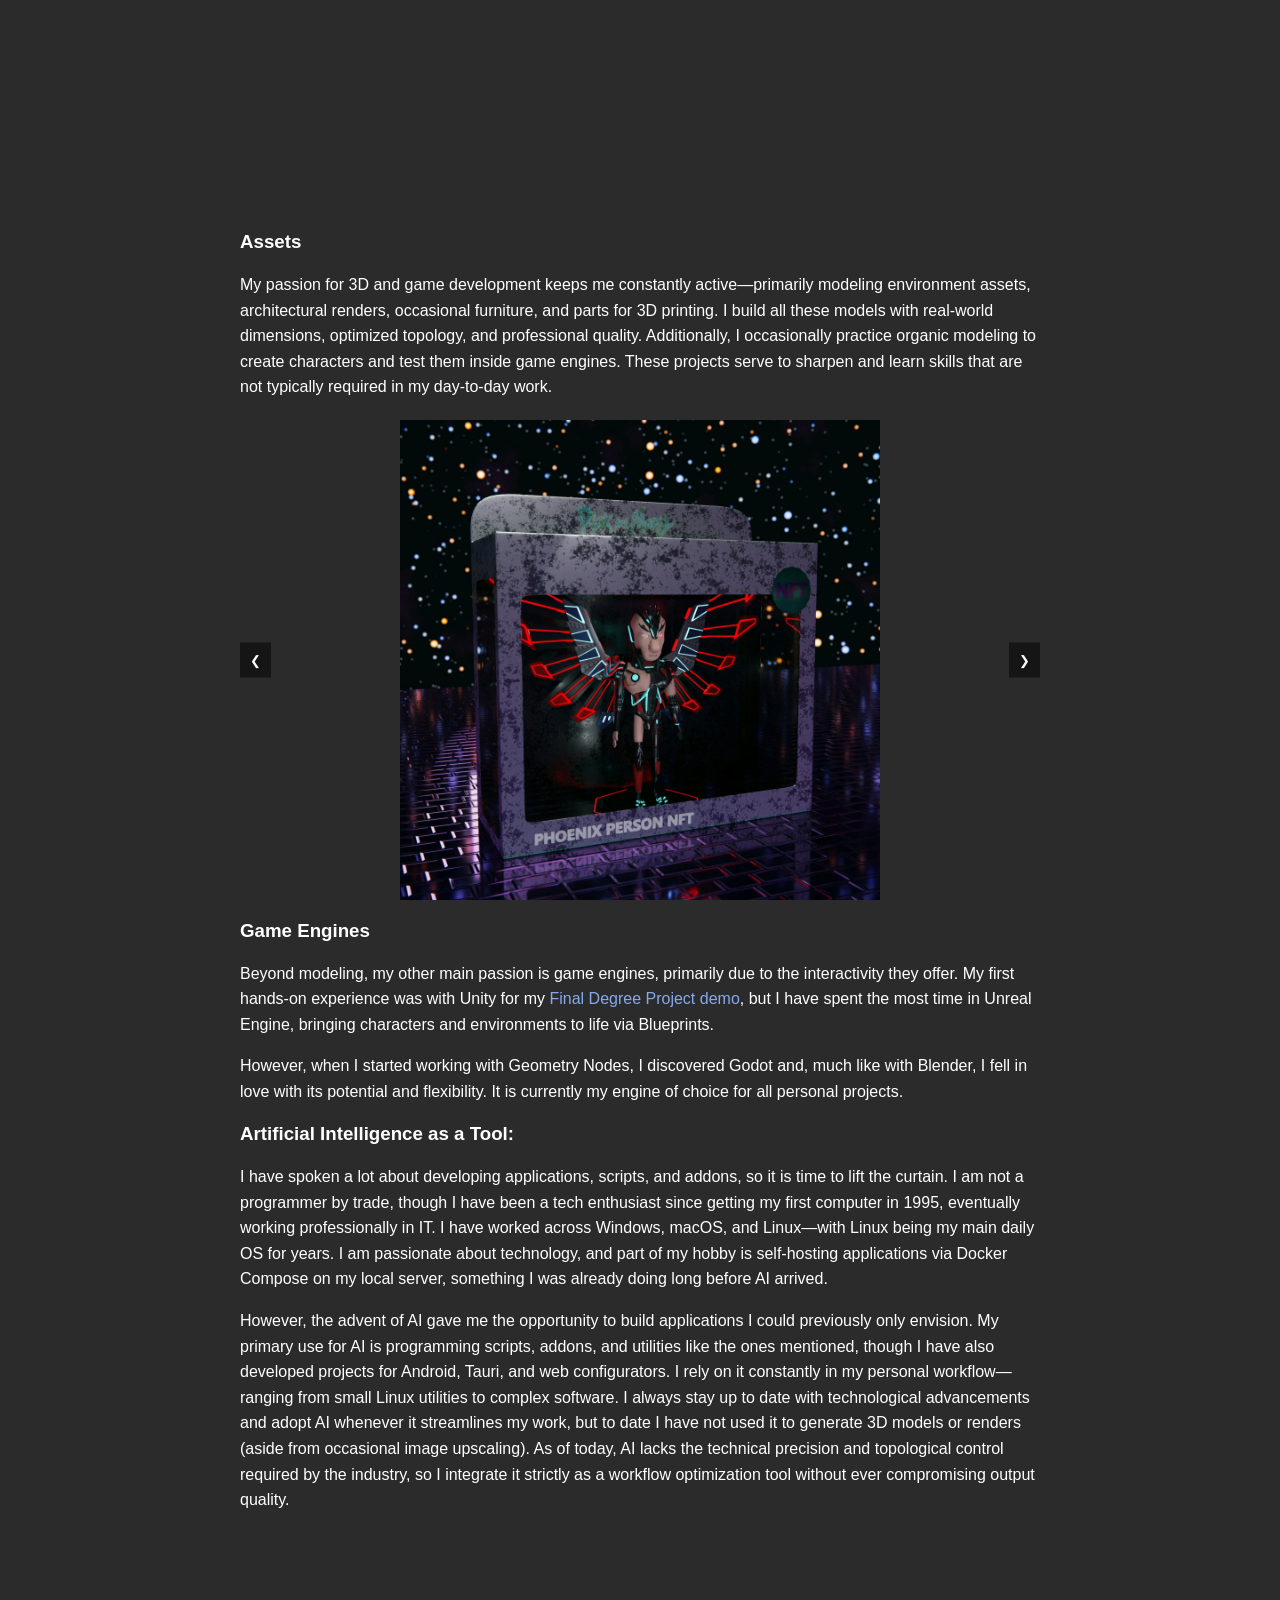
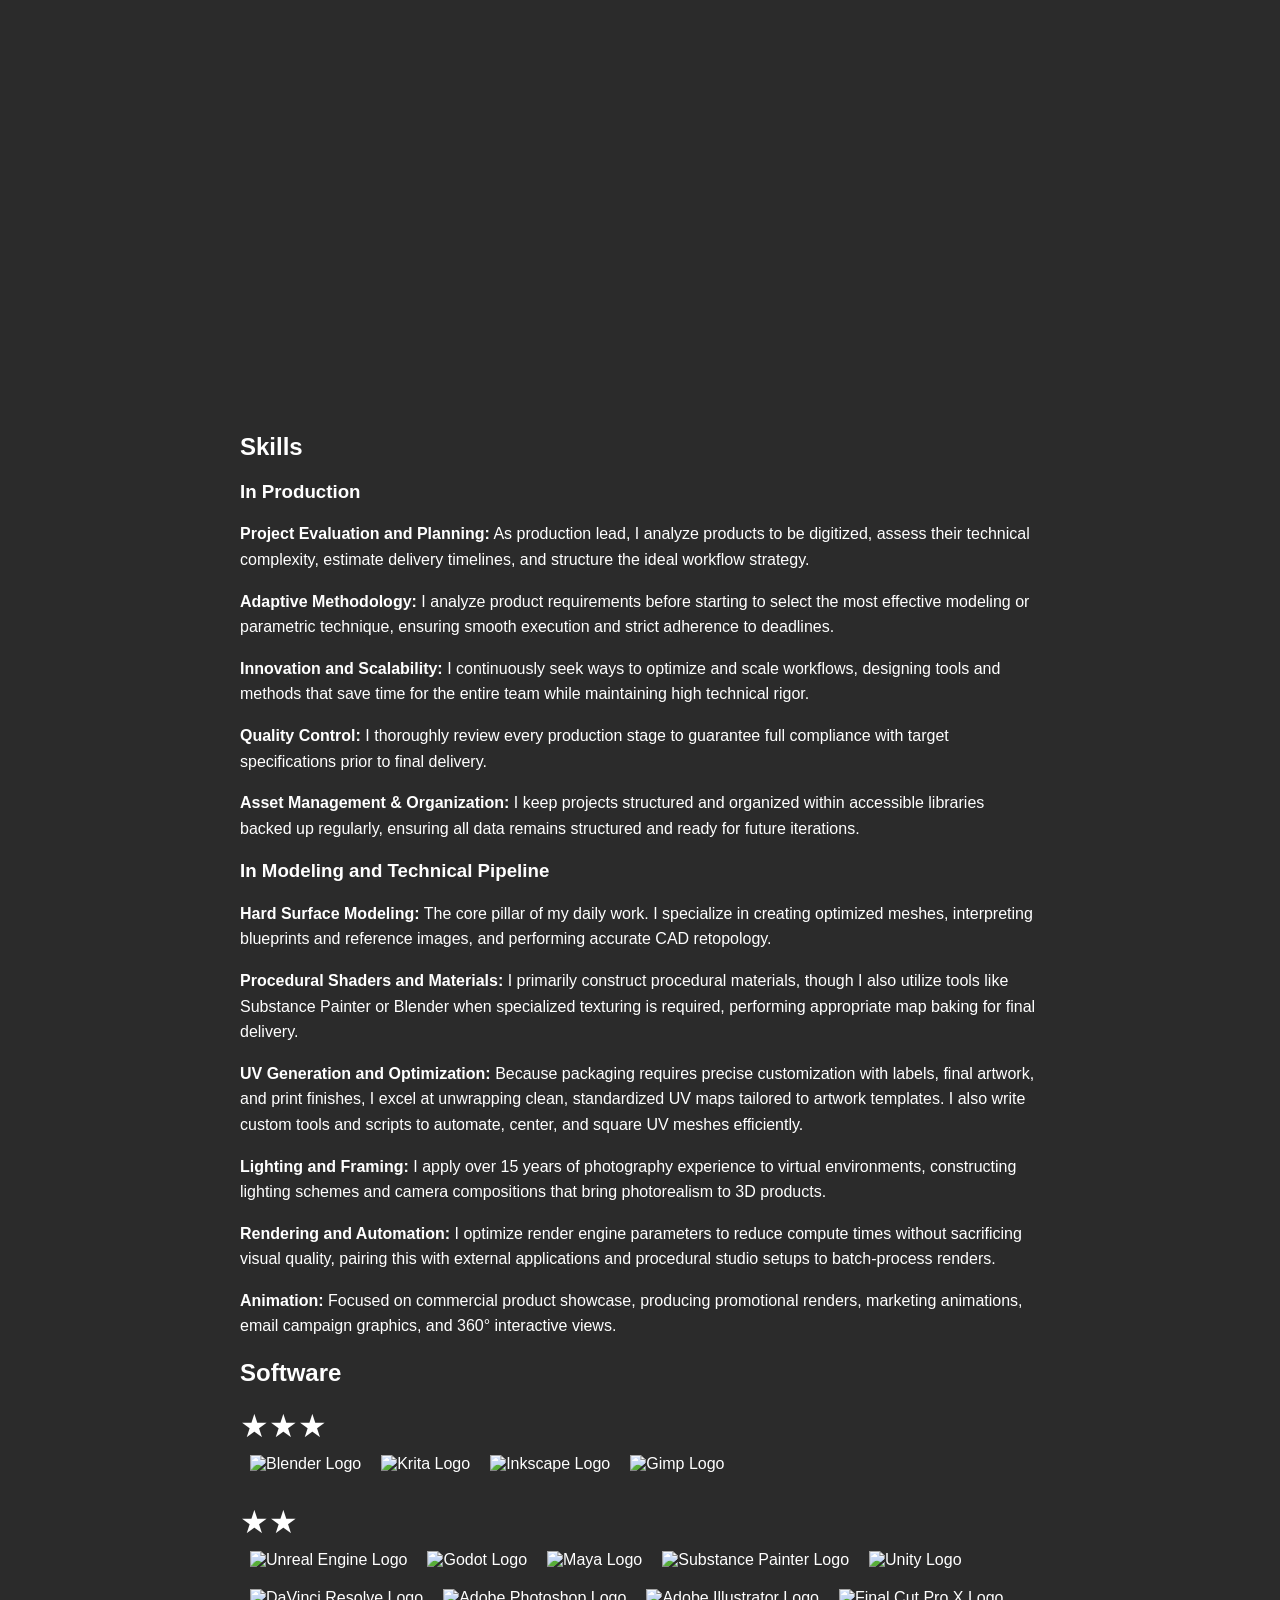
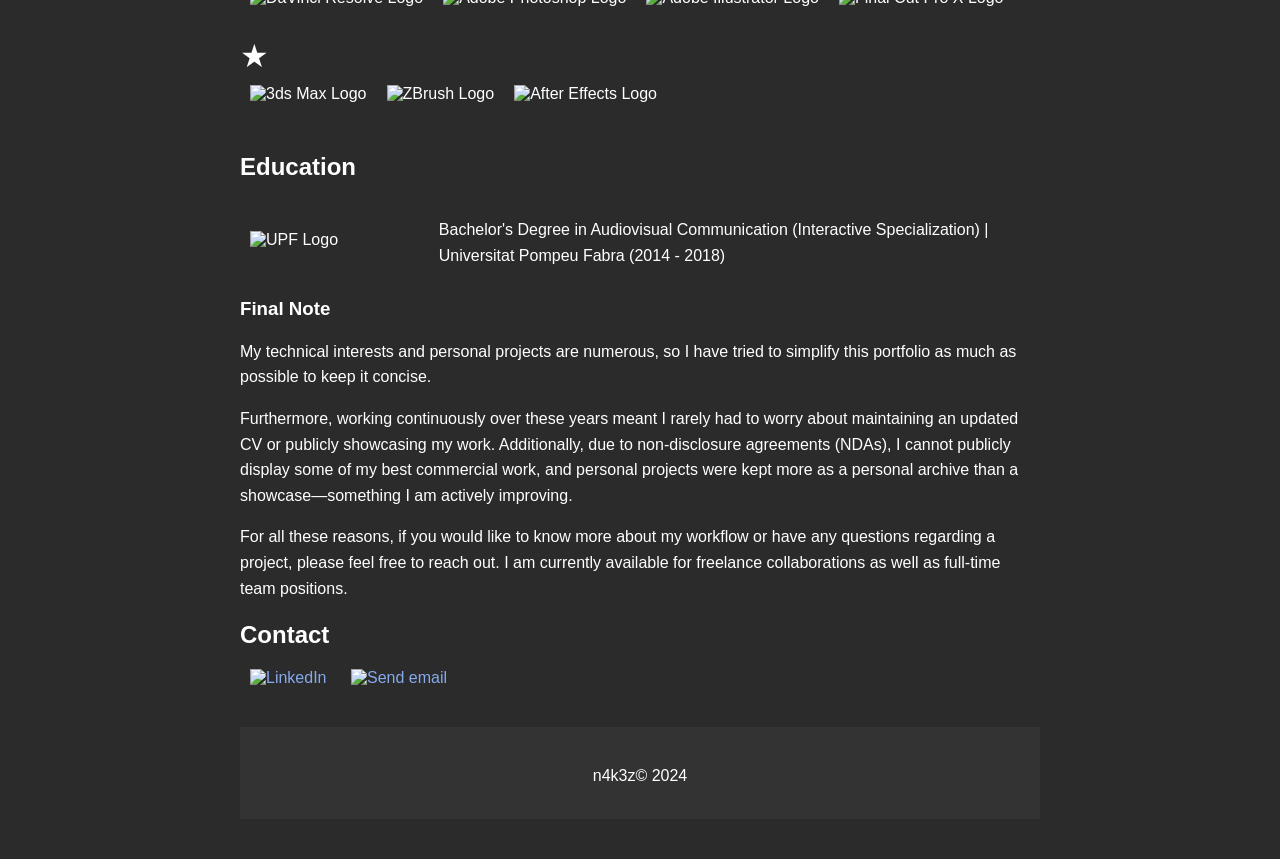
==== commit f3972b6f: "update" ====
--- a/index_en.html
+++ b/index_en.html
@@ -10,9 +10,12 @@
     <meta property="og:image" content="images/icon.png">
     <meta property="og:url" content="https://nk3z.github.io/web/index_en.html">
     
-    <!-- Mantiene el tema persistente evitando parpadeos de color -->
+    <!-- Carga del tema e icono de forma instantánea antes de renderizar -->
     <script>
         (function() {
+            if ('scrollRestoration' in history) {
+                history.scrollRestoration = 'manual';
+            }
             var theme = localStorage.getItem("theme") || "dark";
             if (theme === "light") {
                 document.documentElement.classList.add("light-theme");
@@ -24,13 +27,9 @@
     <link rel="icon" type="image/png" href="images/favicon.png">
 </head>
 <body>
-    <!-- Restaura la posición del scroll inmediatamente para evitar saltos visuales -->
+    <!-- Restauración inmediata del scroll antes del primer pintado -->
     <script>
         (function() {
-            var theme = localStorage.getItem("theme") || "dark";
-            if (theme === "light") {
-                document.body.classList.add("light-theme");
-            }
             var savedScrollPos = sessionStorage.getItem("scrollPosForLangChange");
             if (savedScrollPos !== null) {
                 window.scrollTo(0, parseInt(savedScrollPos, 10));
@@ -70,6 +69,18 @@
             </li>
         </ul>
     </nav>    
+
+    <!-- Sincronización inmediata de la imagen del icono de tema -->
+    <script>
+        (function() {
+            var themeIcon = document.getElementById("theme-icon");
+            var theme = localStorage.getItem("theme") || "dark";
+            if (themeIcon) {
+                themeIcon.src = theme === "light" ? "images/sun.svg" : "images/moon.svg";
+            }
+        })();
+    </script>
+
     <div class="container">
         <main>
             <section id="resumen">
@@ -327,6 +338,6 @@
             <p>n4k3z© 2024</p>
         </footer>
     </div>
-<script src="js/scripts.js?v=6.0"></script>
+<script src="js/scripts.js?v=7.0"></script>
 </body>
 </html>
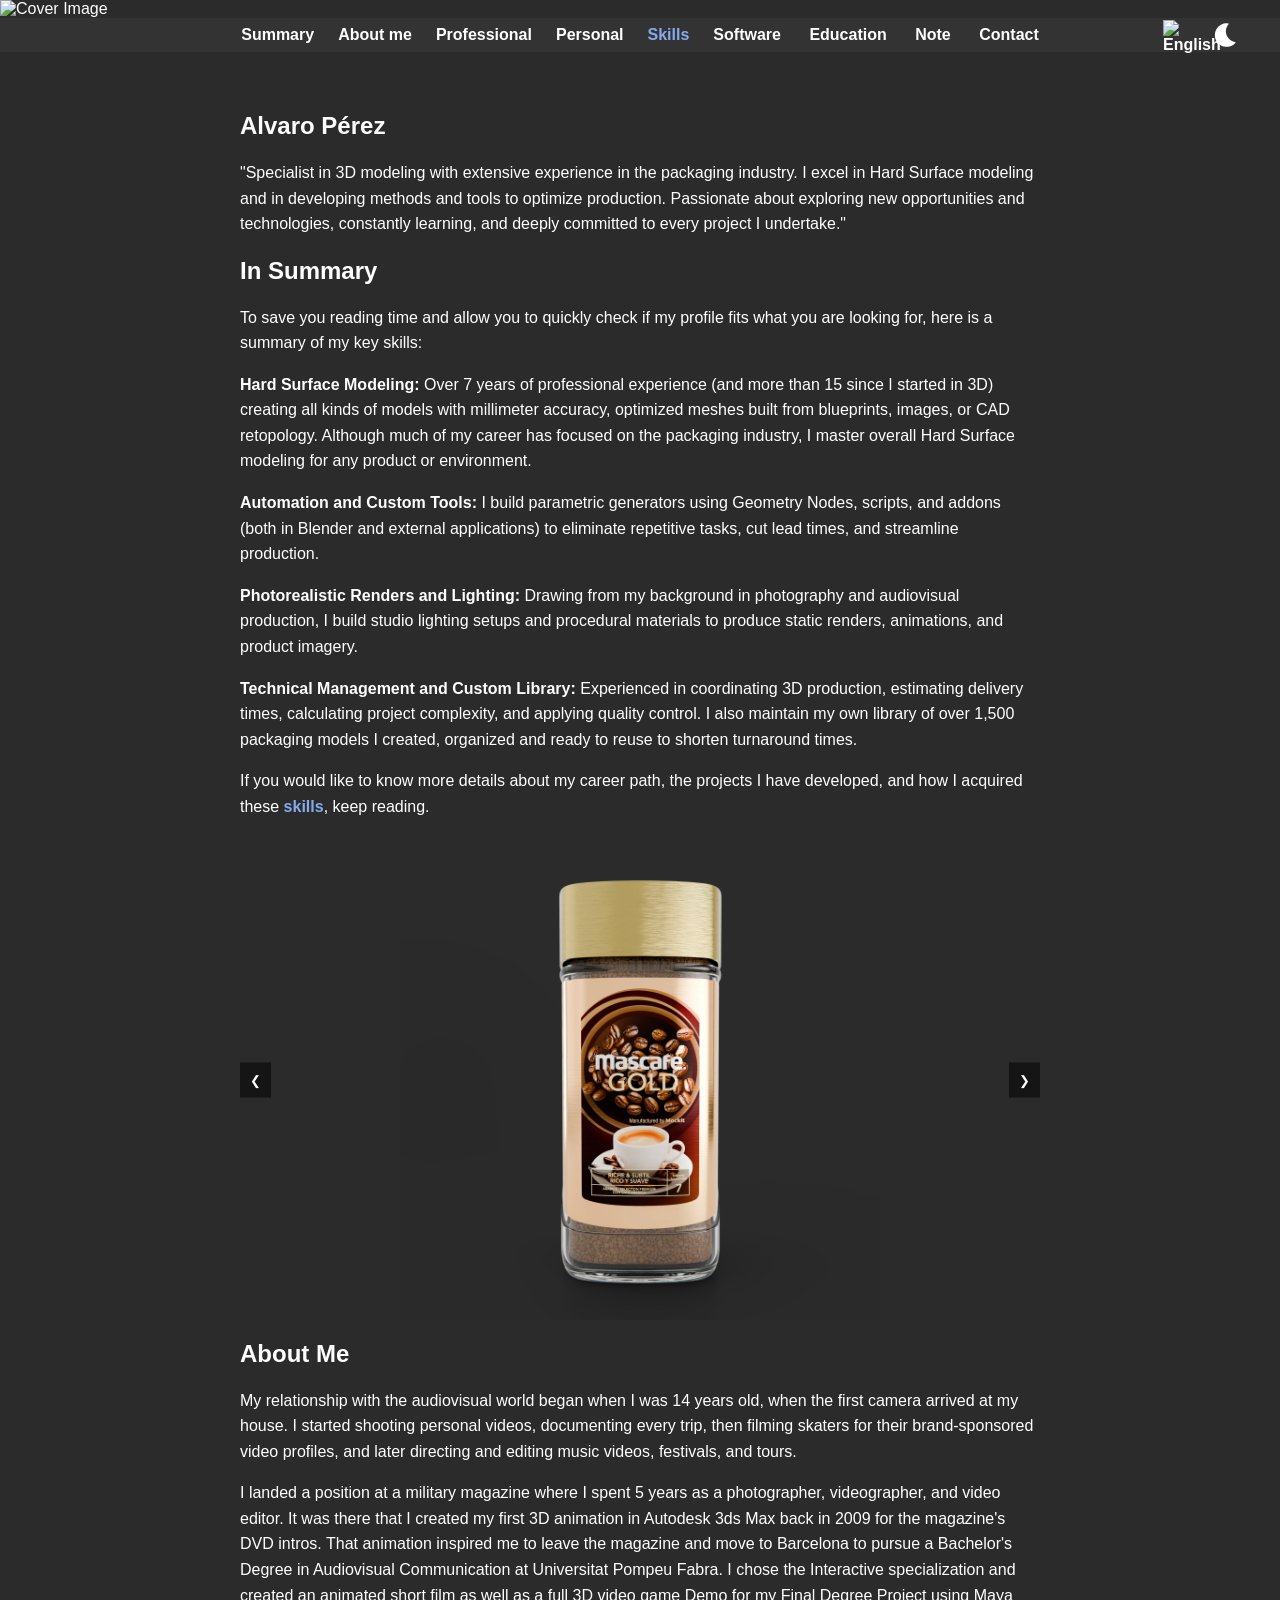
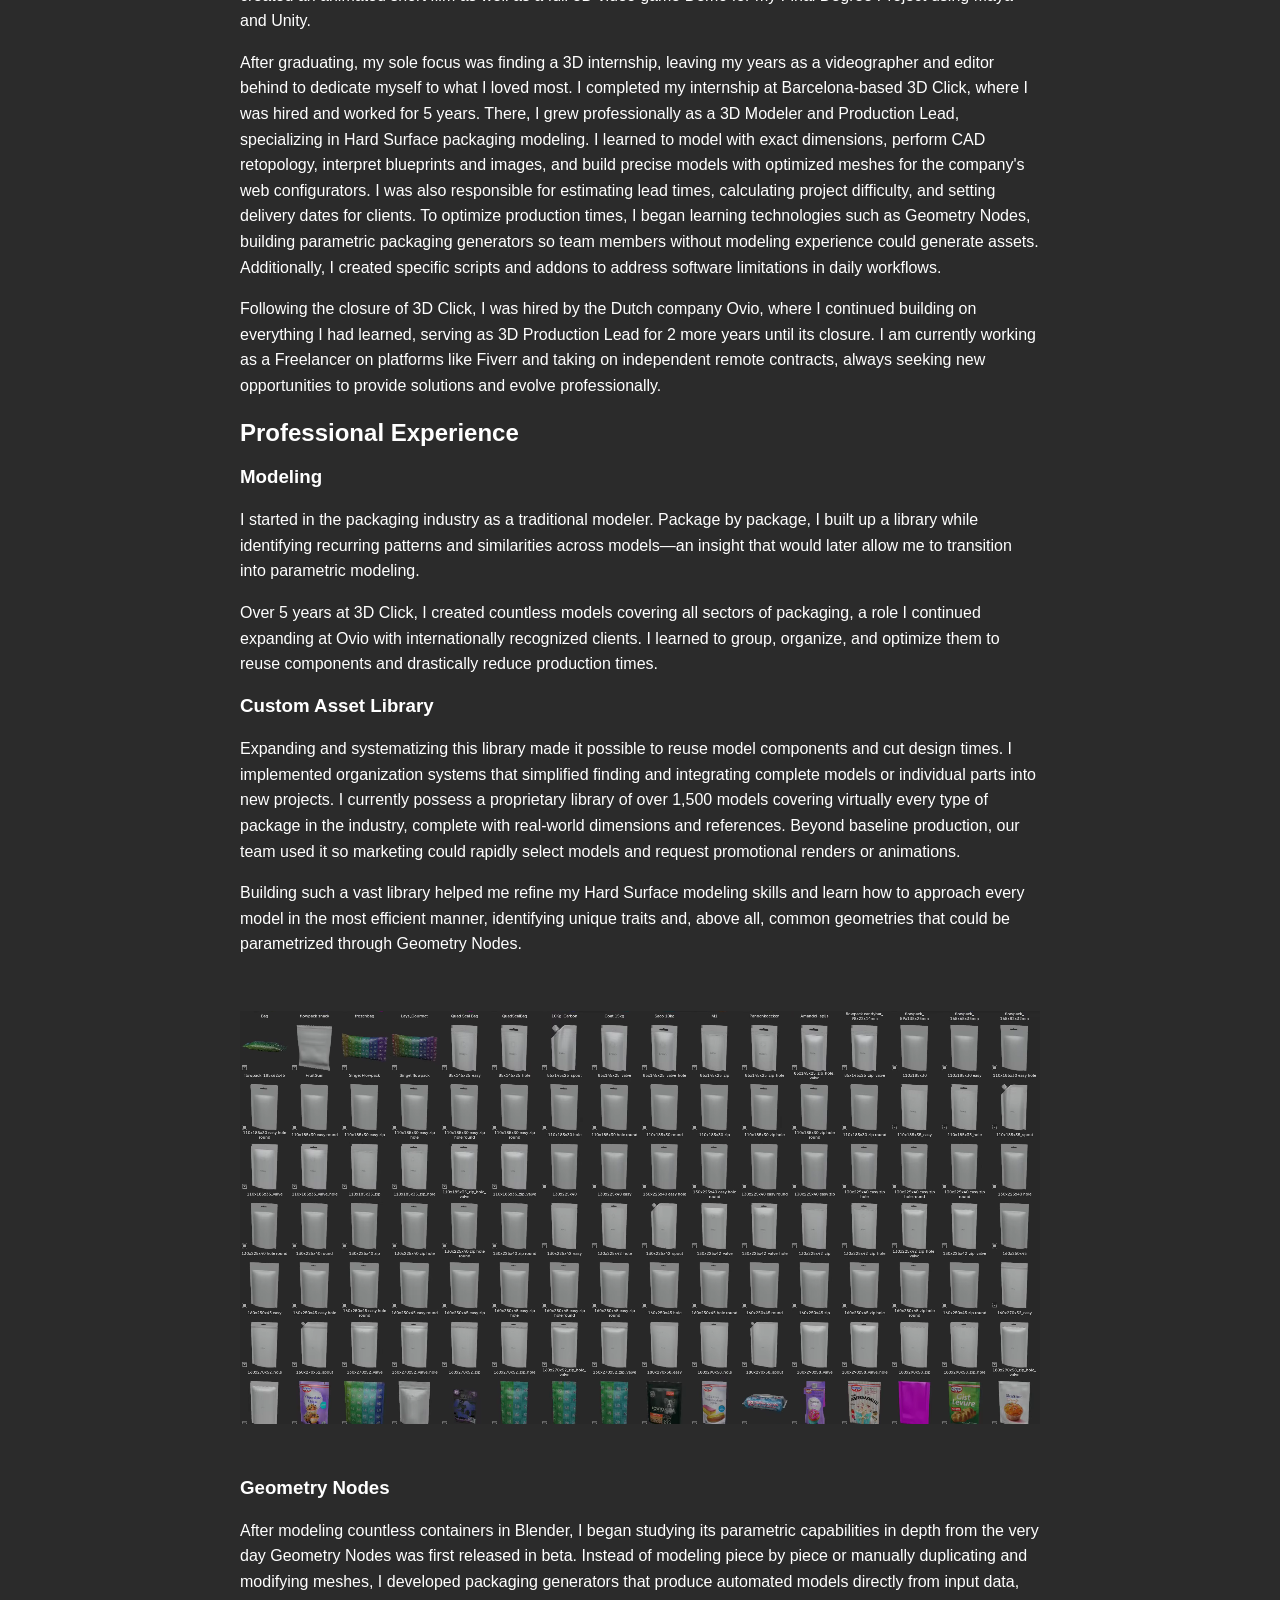
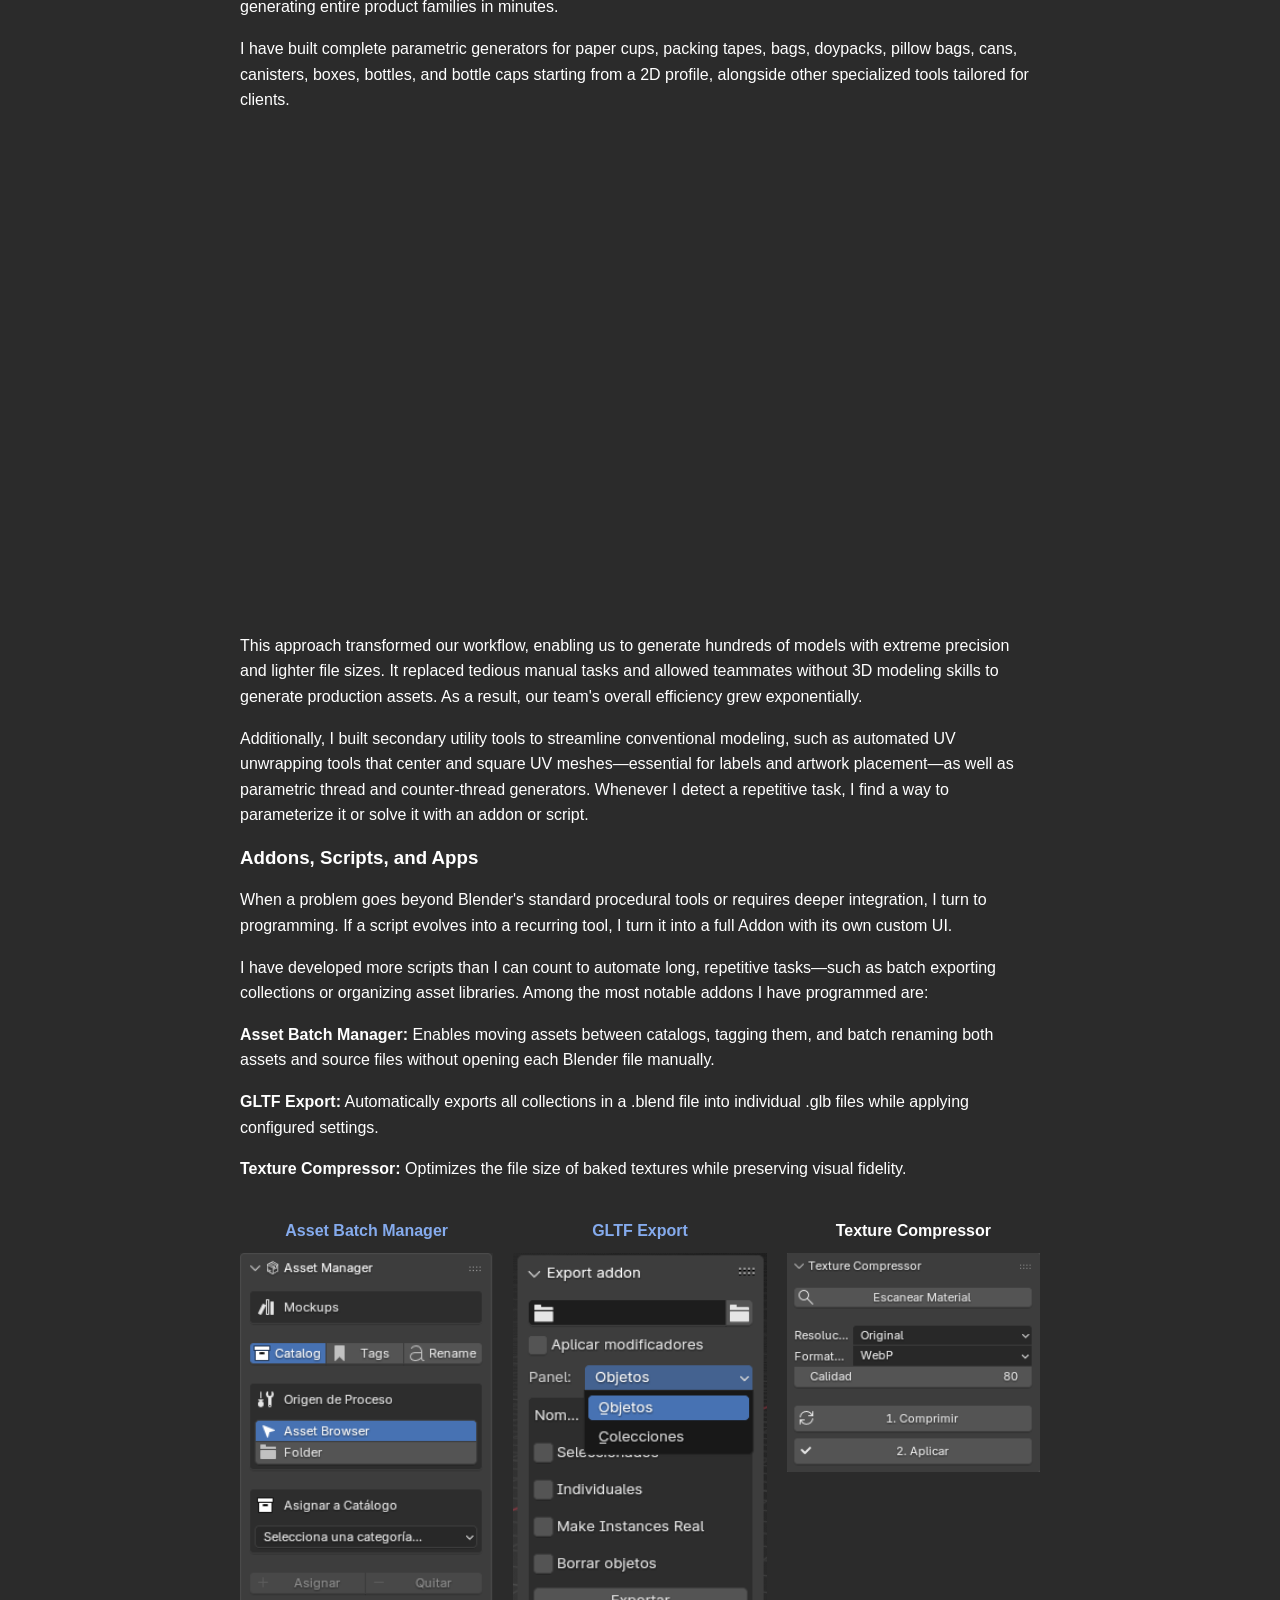
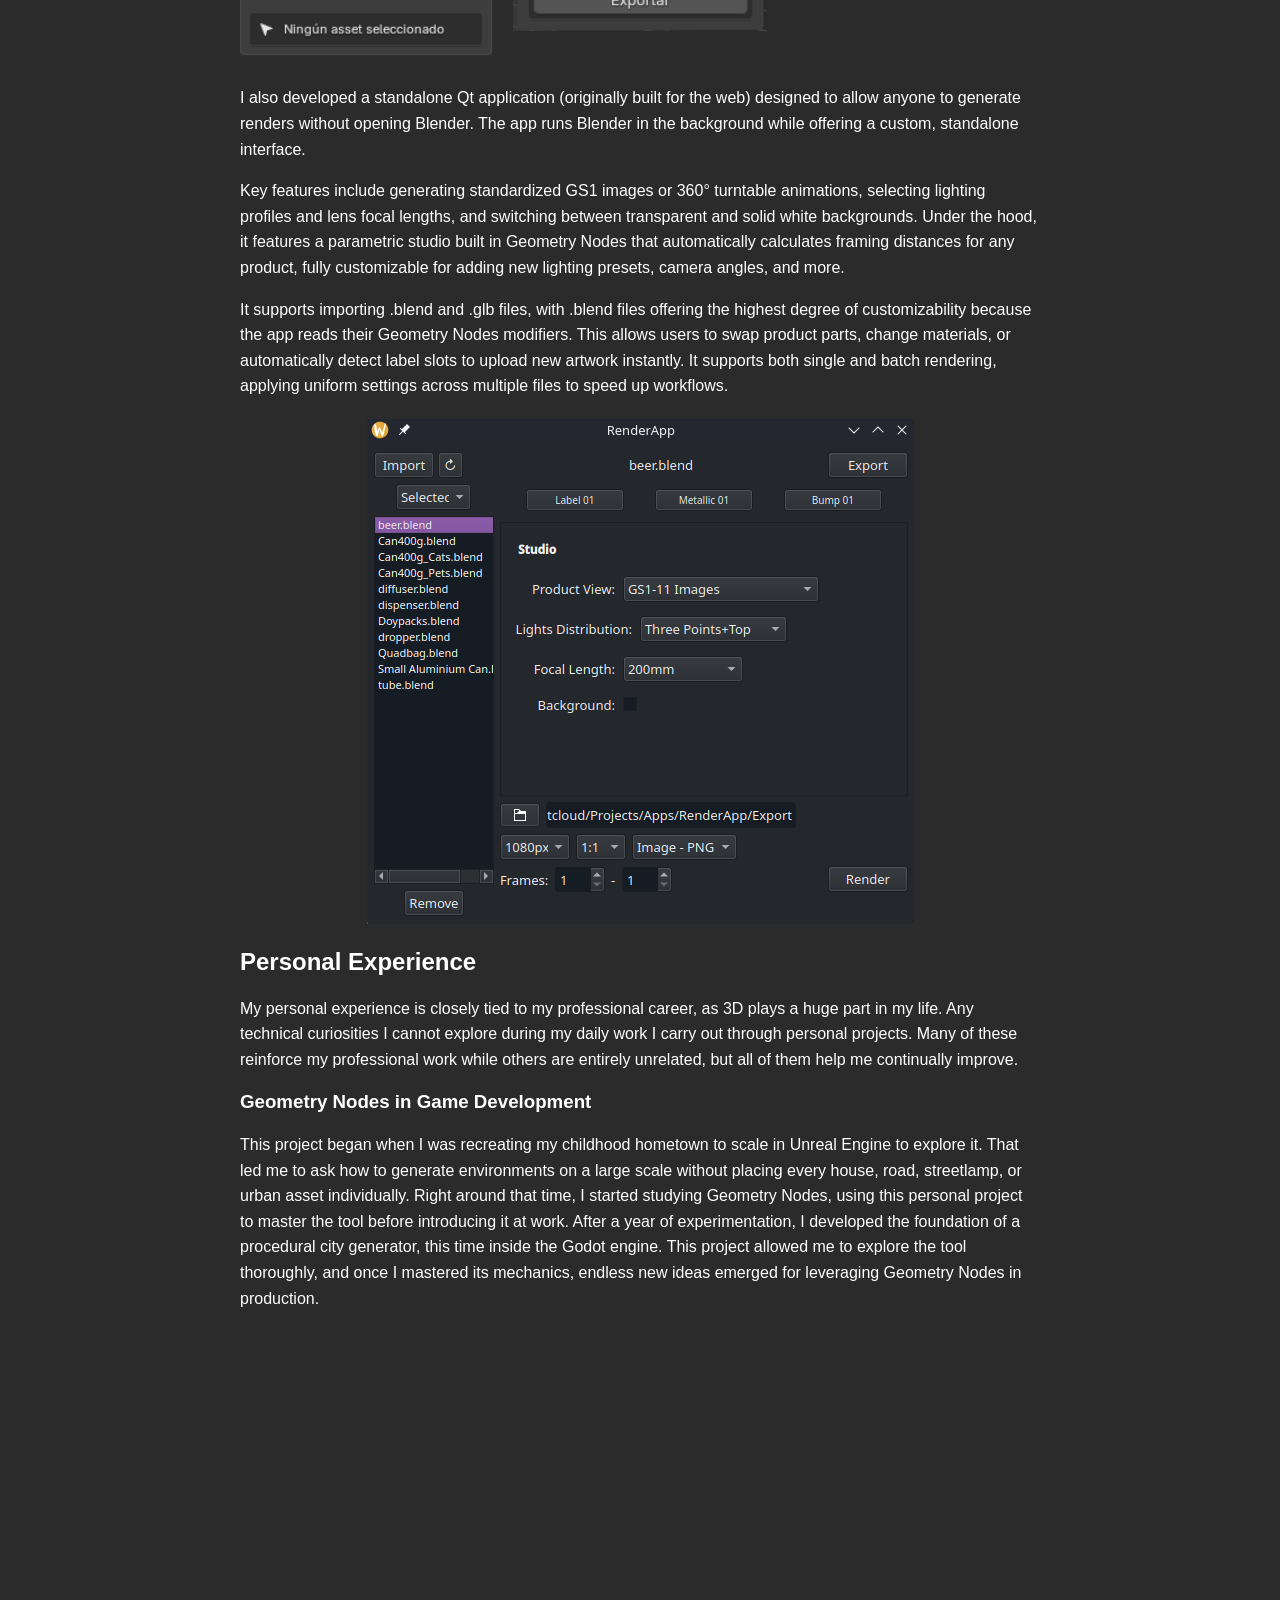
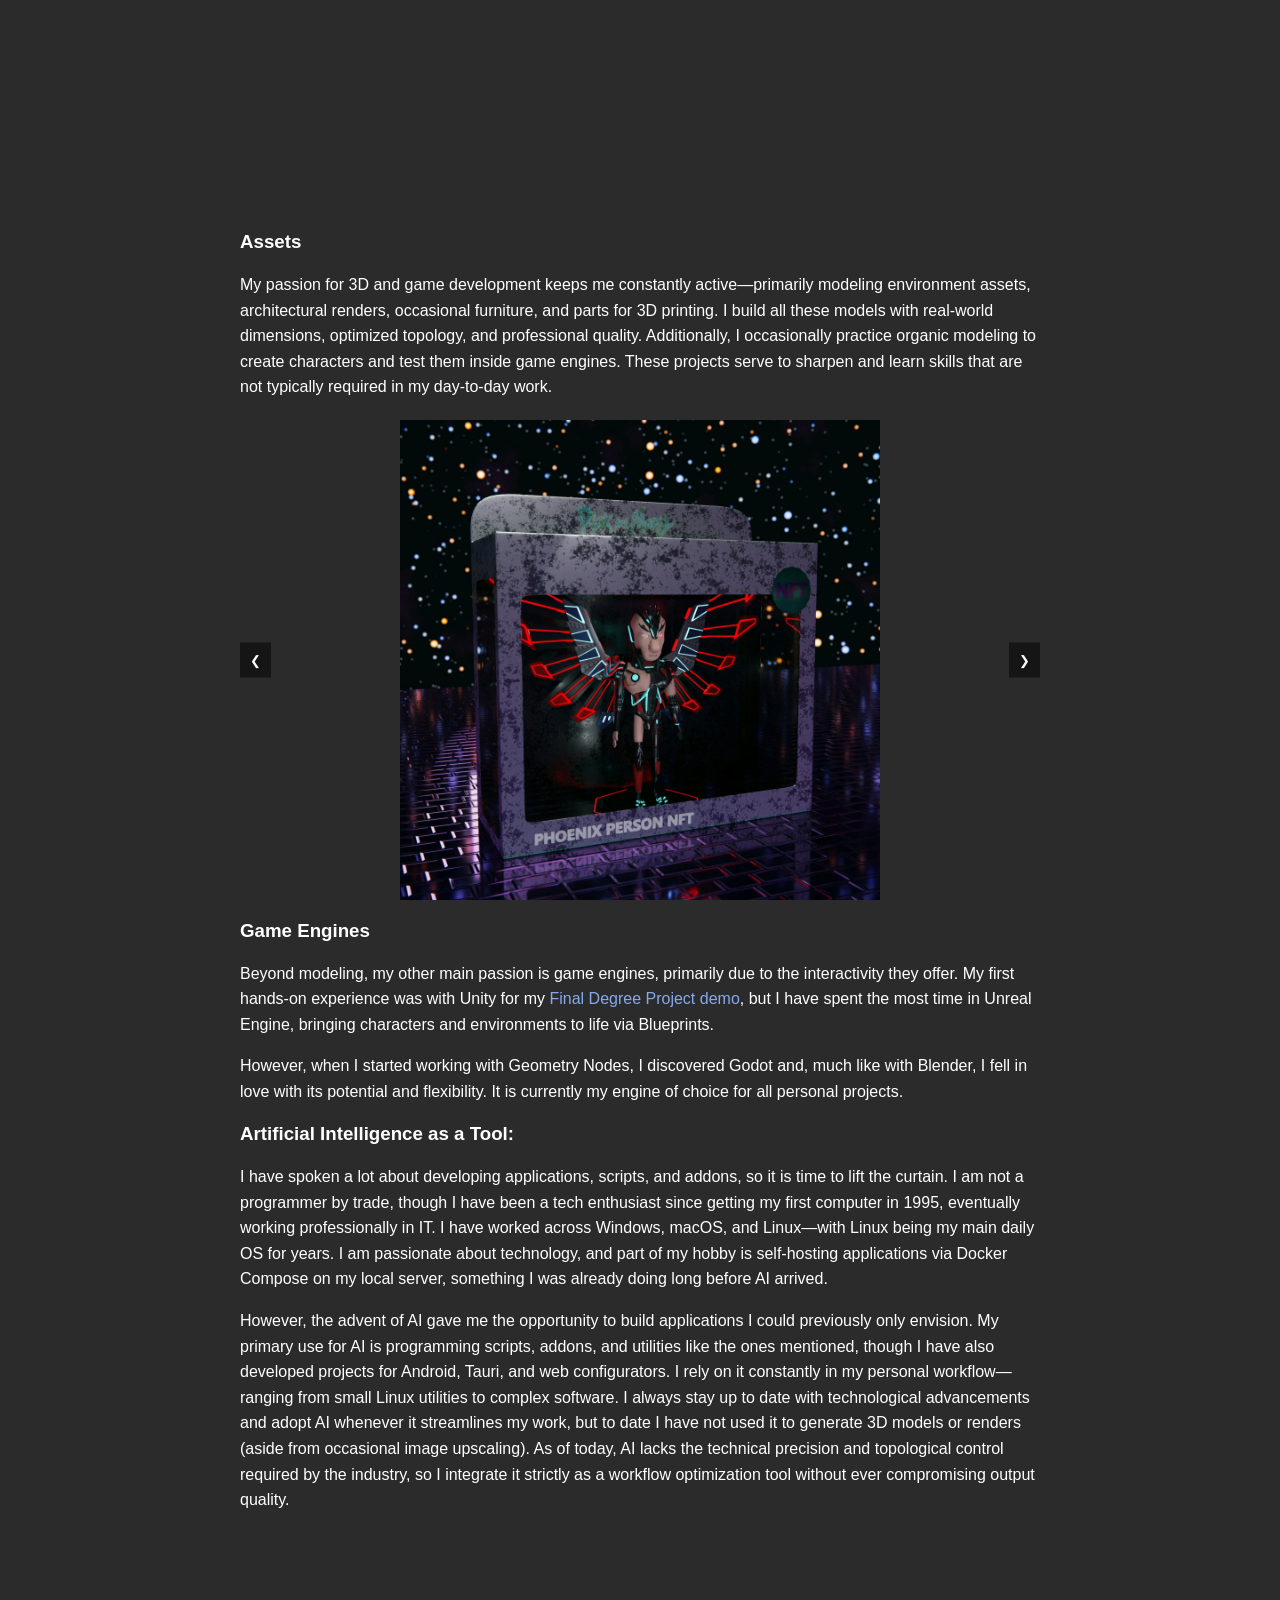
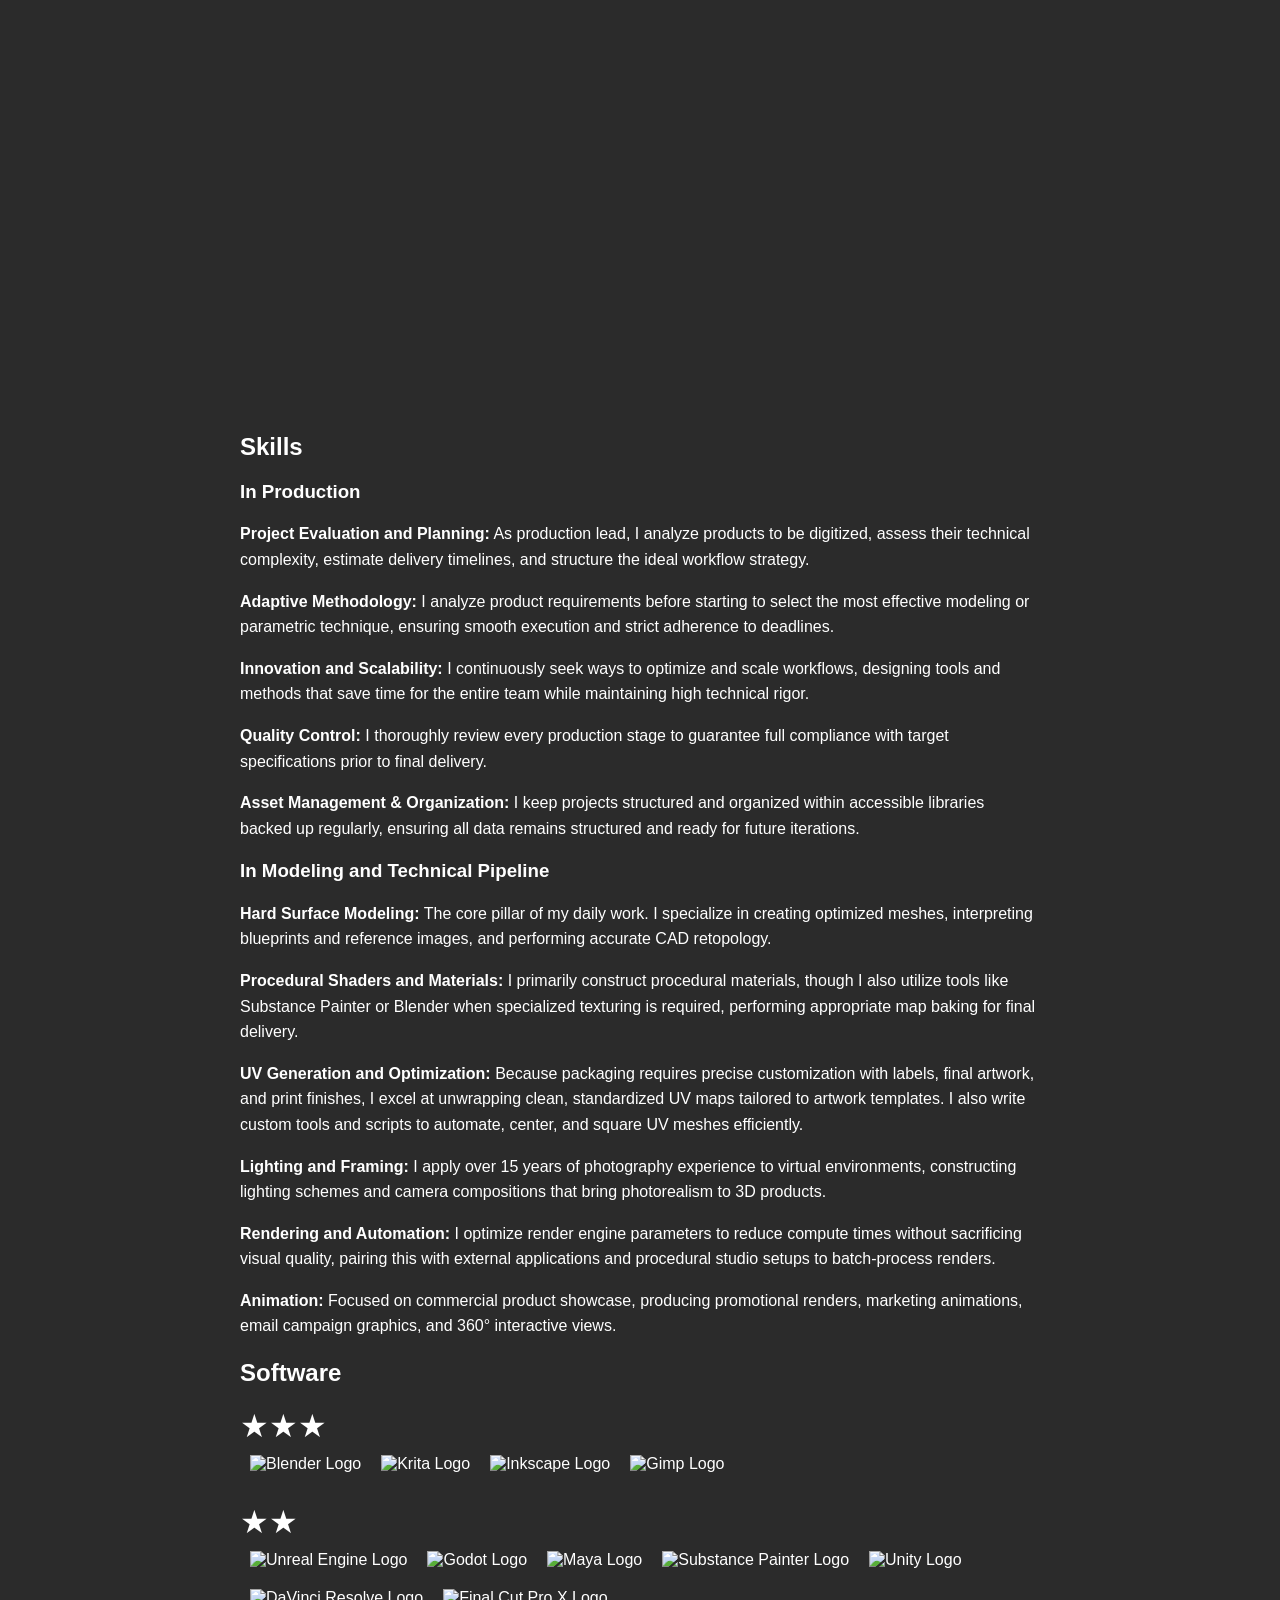
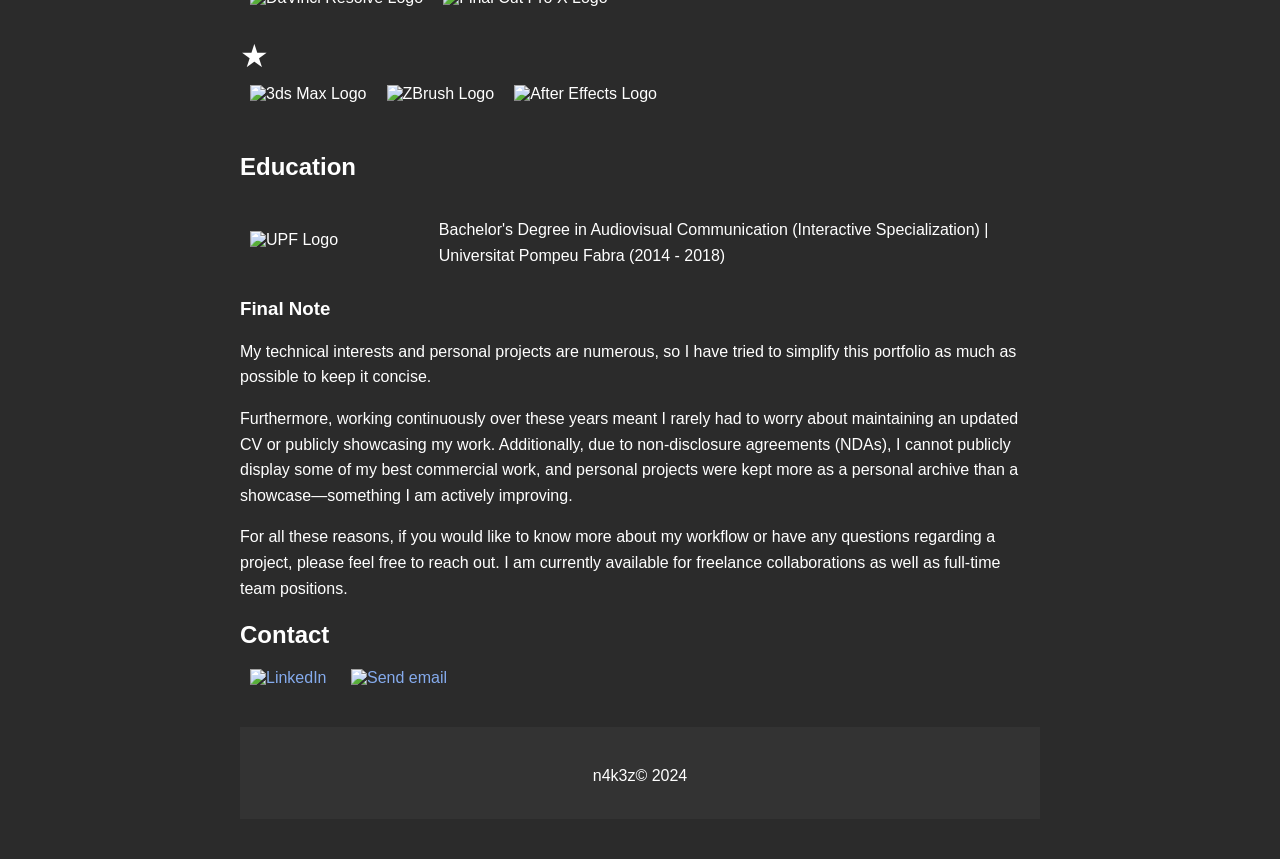
==== commit 6670d056: "update" ====
--- a/index_en.html
+++ b/index_en.html
@@ -10,7 +10,7 @@
     <meta property="og:image" content="images/icon.png">
     <meta property="og:url" content="https://nk3z.github.io/web/index_en.html">
     
-    <!-- Carga del tema e icono de forma instantánea antes de renderizar -->
+    <!-- Aplicar tema e icono instantáneamente para evitar parpadeos -->
     <script>
         (function() {
             if ('scrollRestoration' in history) {
@@ -27,7 +27,7 @@
     <link rel="icon" type="image/png" href="images/favicon.png">
 </head>
 <body>
-    <!-- Restauración inmediata del scroll antes del primer pintado -->
+    <!-- Restauración instantánea del scroll antes del primer renderizado -->
     <script>
         (function() {
             var savedScrollPos = sessionStorage.getItem("scrollPosForLangChange");
@@ -59,10 +59,10 @@
                     <a href="#contact">Contact</a>
                 </div>
                 <div class="right-align">
-                    <a href="index.html" class="language-switch" aria-label="Switch to Spanish">
+                    <a href="index.html" class="language-switch" id="lang-switch" aria-label="Switch to Spanish">
                         <img id="lang-icon" src="images/uk.svg" alt="English" class="icon">
                     </a>
-                    <button id="theme-toggle" class="theme-toggle" aria-label="Toggle Theme">
+                    <button type="button" id="theme-toggle" class="theme-toggle" aria-label="Toggle Theme">
                         <img id="theme-icon" src="images/moon.svg" alt="Moon Icon" class="icon">
                     </button>
                 </div>
@@ -70,7 +70,6 @@
         </ul>
     </nav>    
 
-    <!-- Sincronización inmediata de la imagen del icono de tema -->
     <script>
         (function() {
             var themeIcon = document.getElementById("theme-icon");
@@ -292,8 +291,6 @@
                             <li><img src="images/sofwares/splogo.svg" alt="Substance Painter Logo" loading="lazy"></li>
                             <li><img src="images/sofwares/unitylogo.png" alt="Unity Logo" loading="lazy"></li>
                             <li><img src="images/sofwares/davincilogo.png" alt="DaVinci Resolve Logo" loading="lazy"></li>
-                            <li><img src="images/sofwares/pslogo.png" alt="Adobe Photoshop Logo" loading="lazy"></li>
-                            <li><img src="images/sofwares/ailogo.png" alt="Adobe Illustrator Logo" loading="lazy"></li>
                             <li><img src="images/sofwares/fcpxlogo.png" alt="Final Cut Pro X Logo" loading="lazy"></li>
                         </ul>
                     </div>
@@ -338,6 +335,6 @@
             <p>n4k3z© 2024</p>
         </footer>
     </div>
-<script src="js/scripts.js?v=7.0"></script>
+<script src="js/scripts.js?v=7.1"></script>
 </body>
 </html>
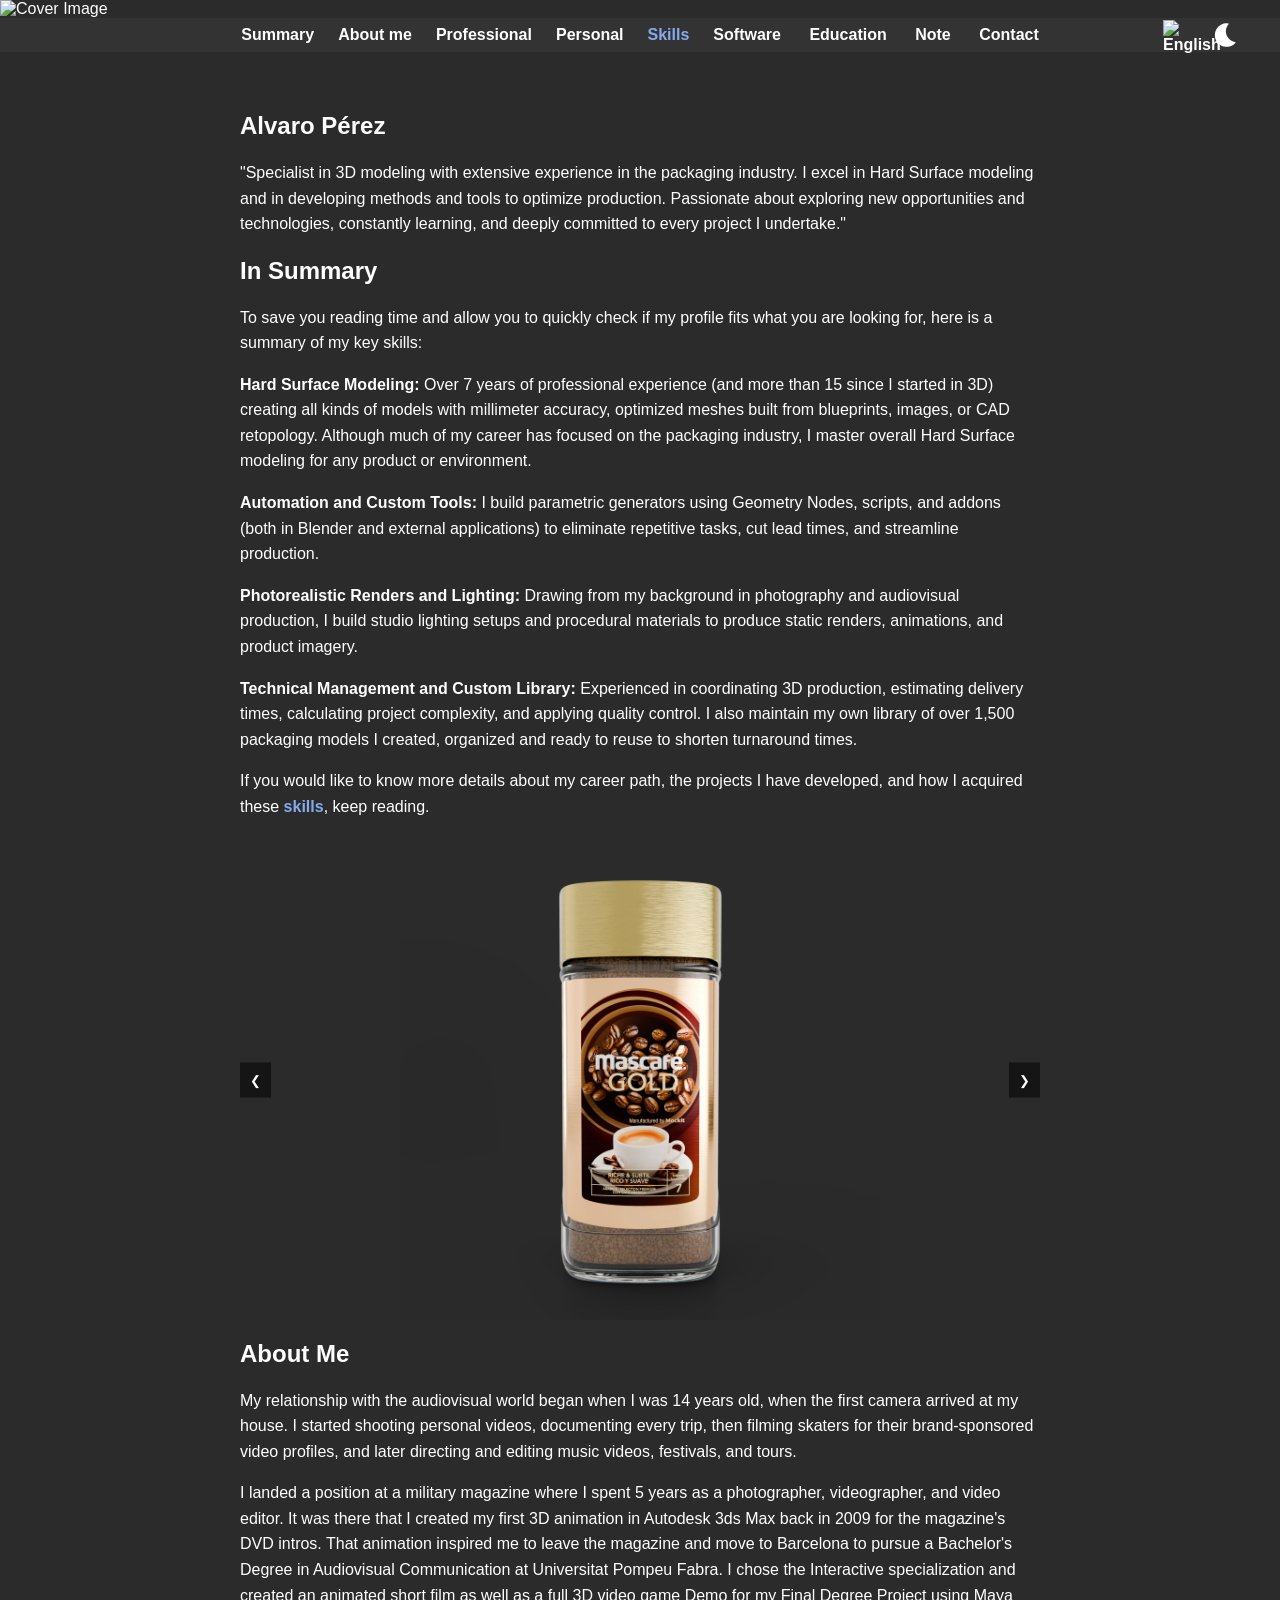
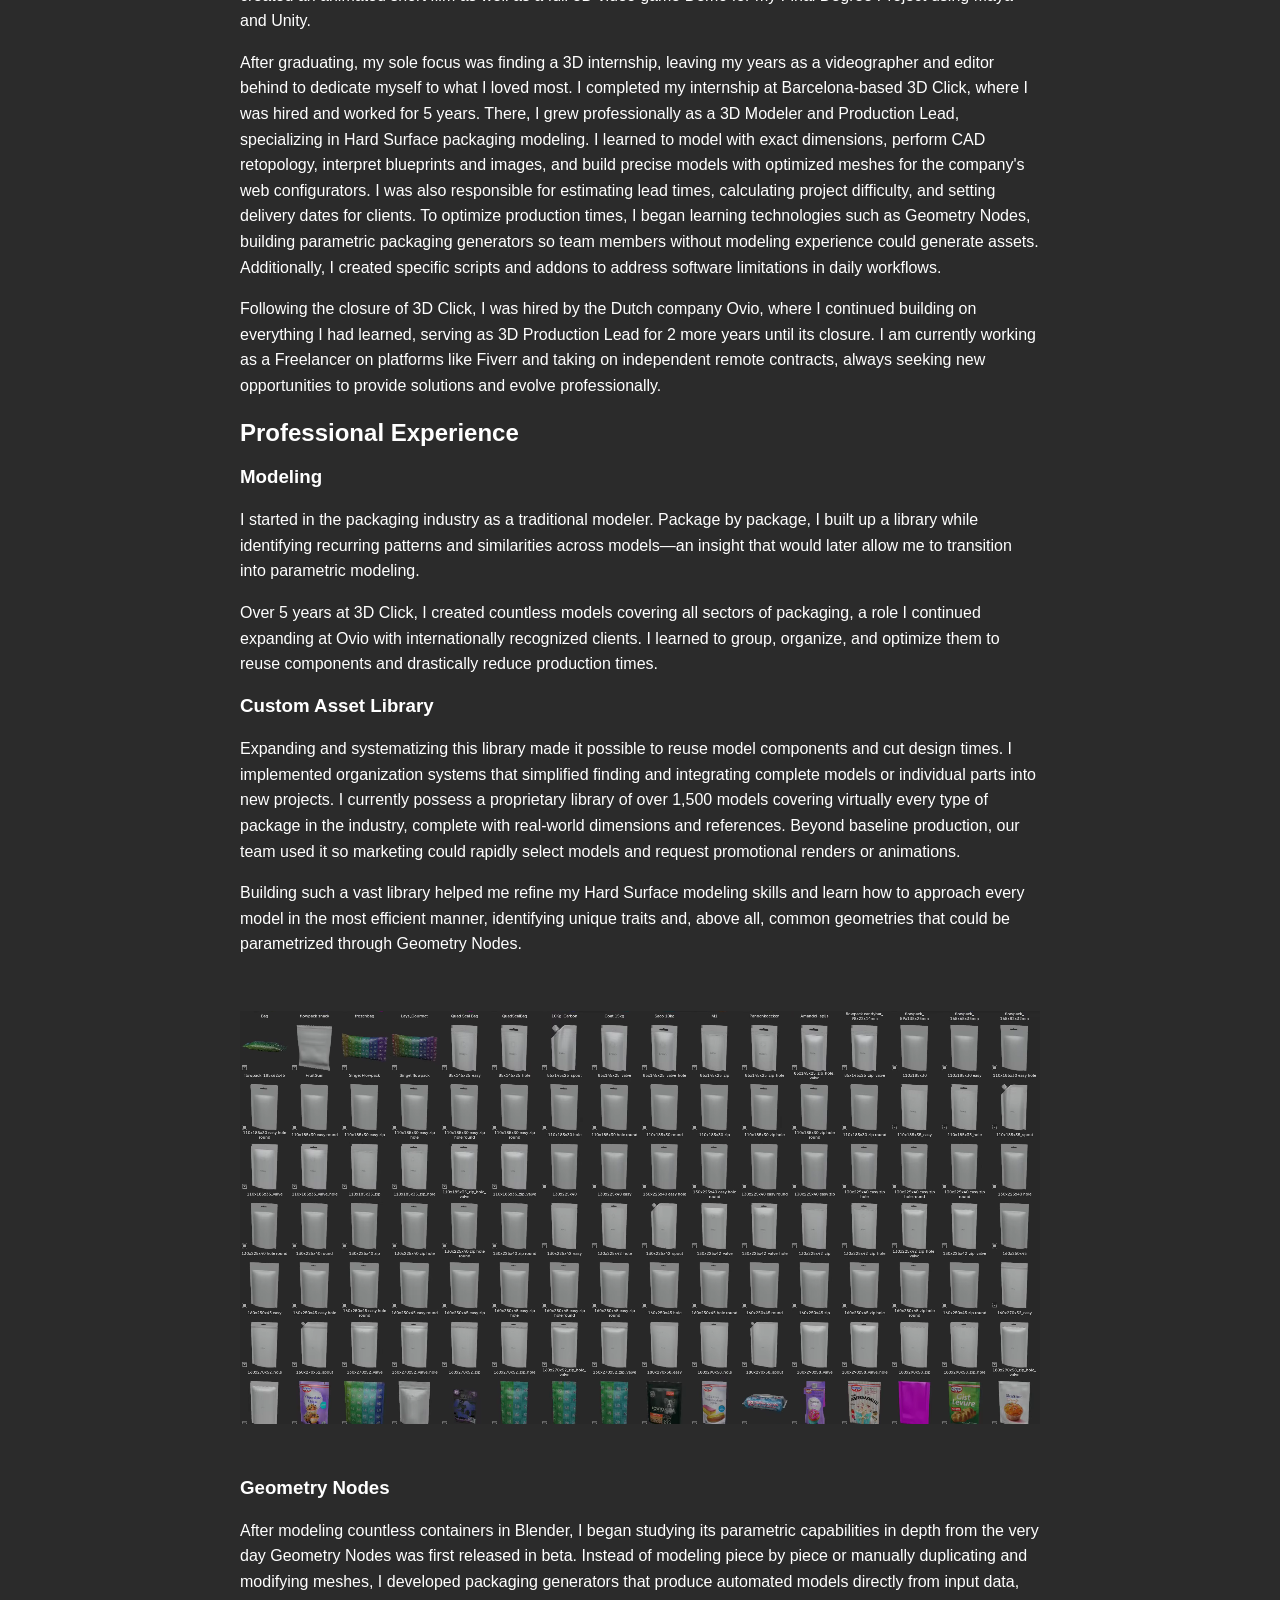
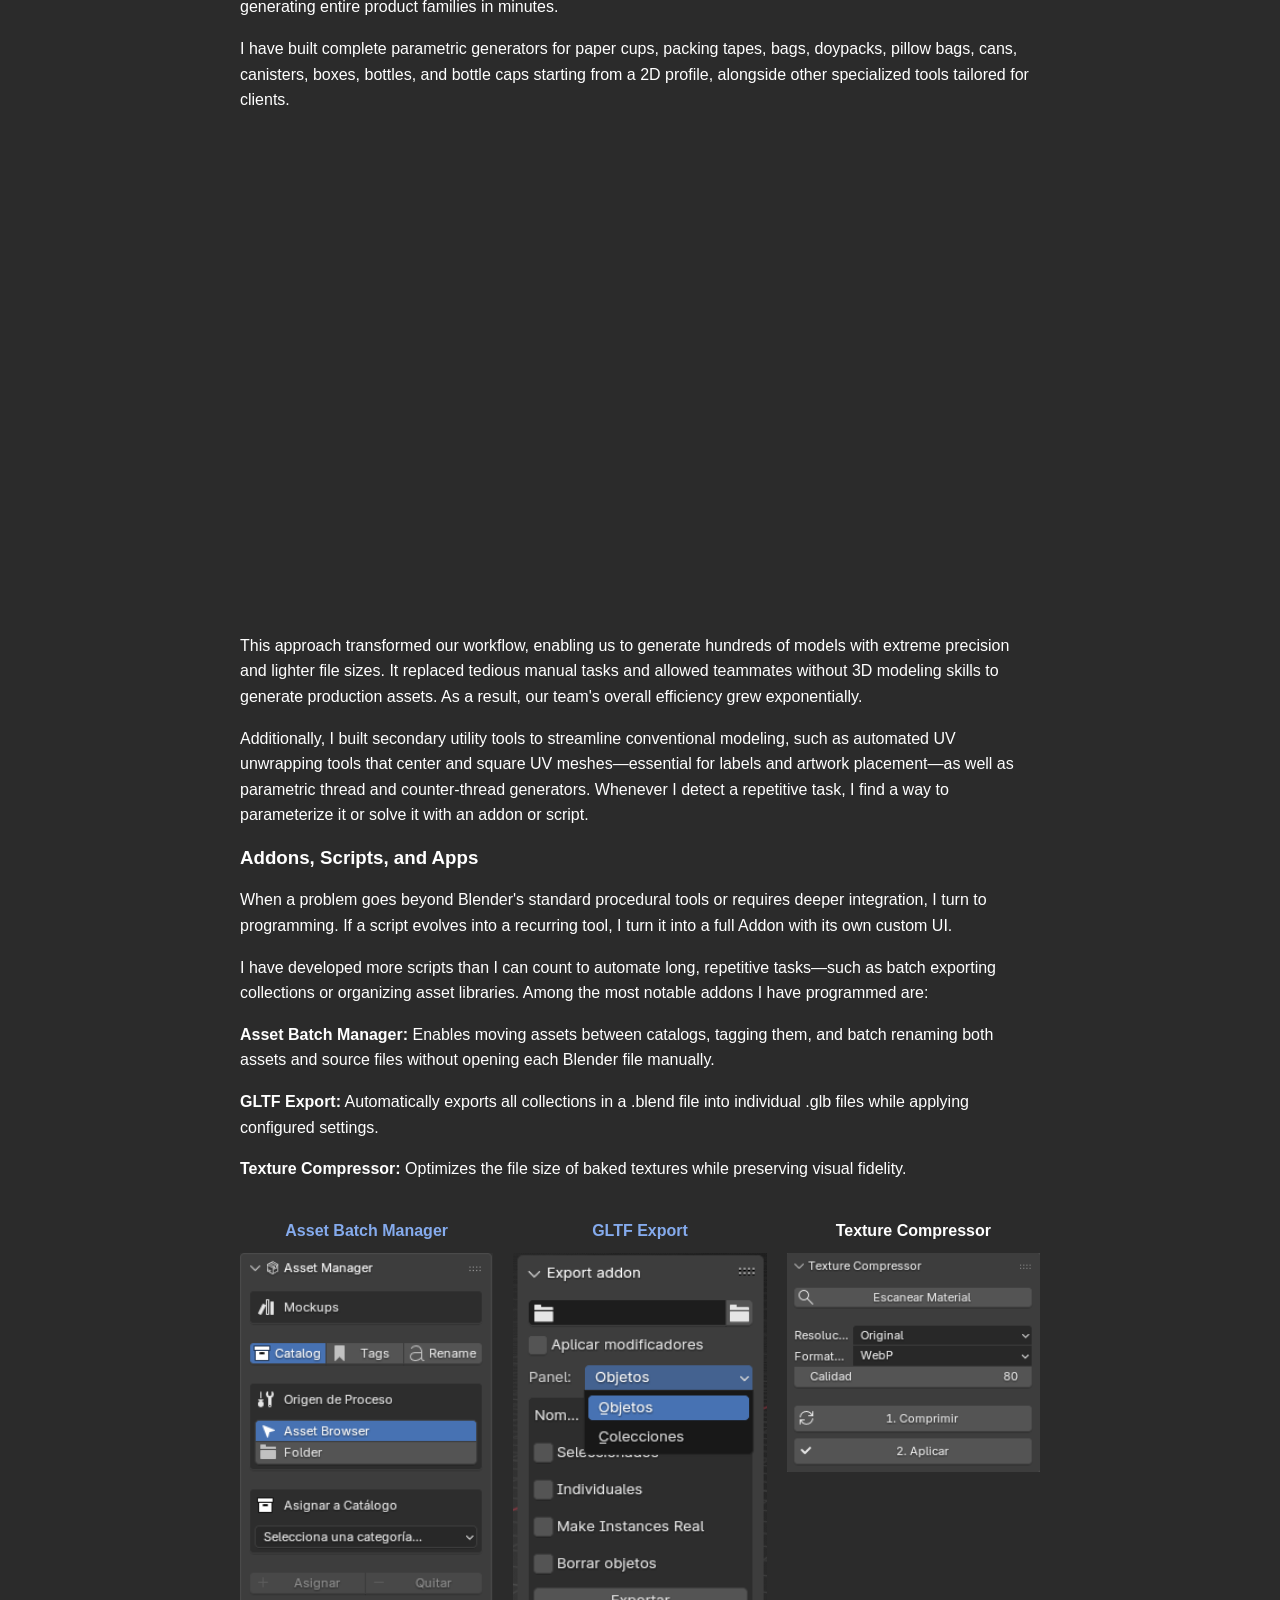
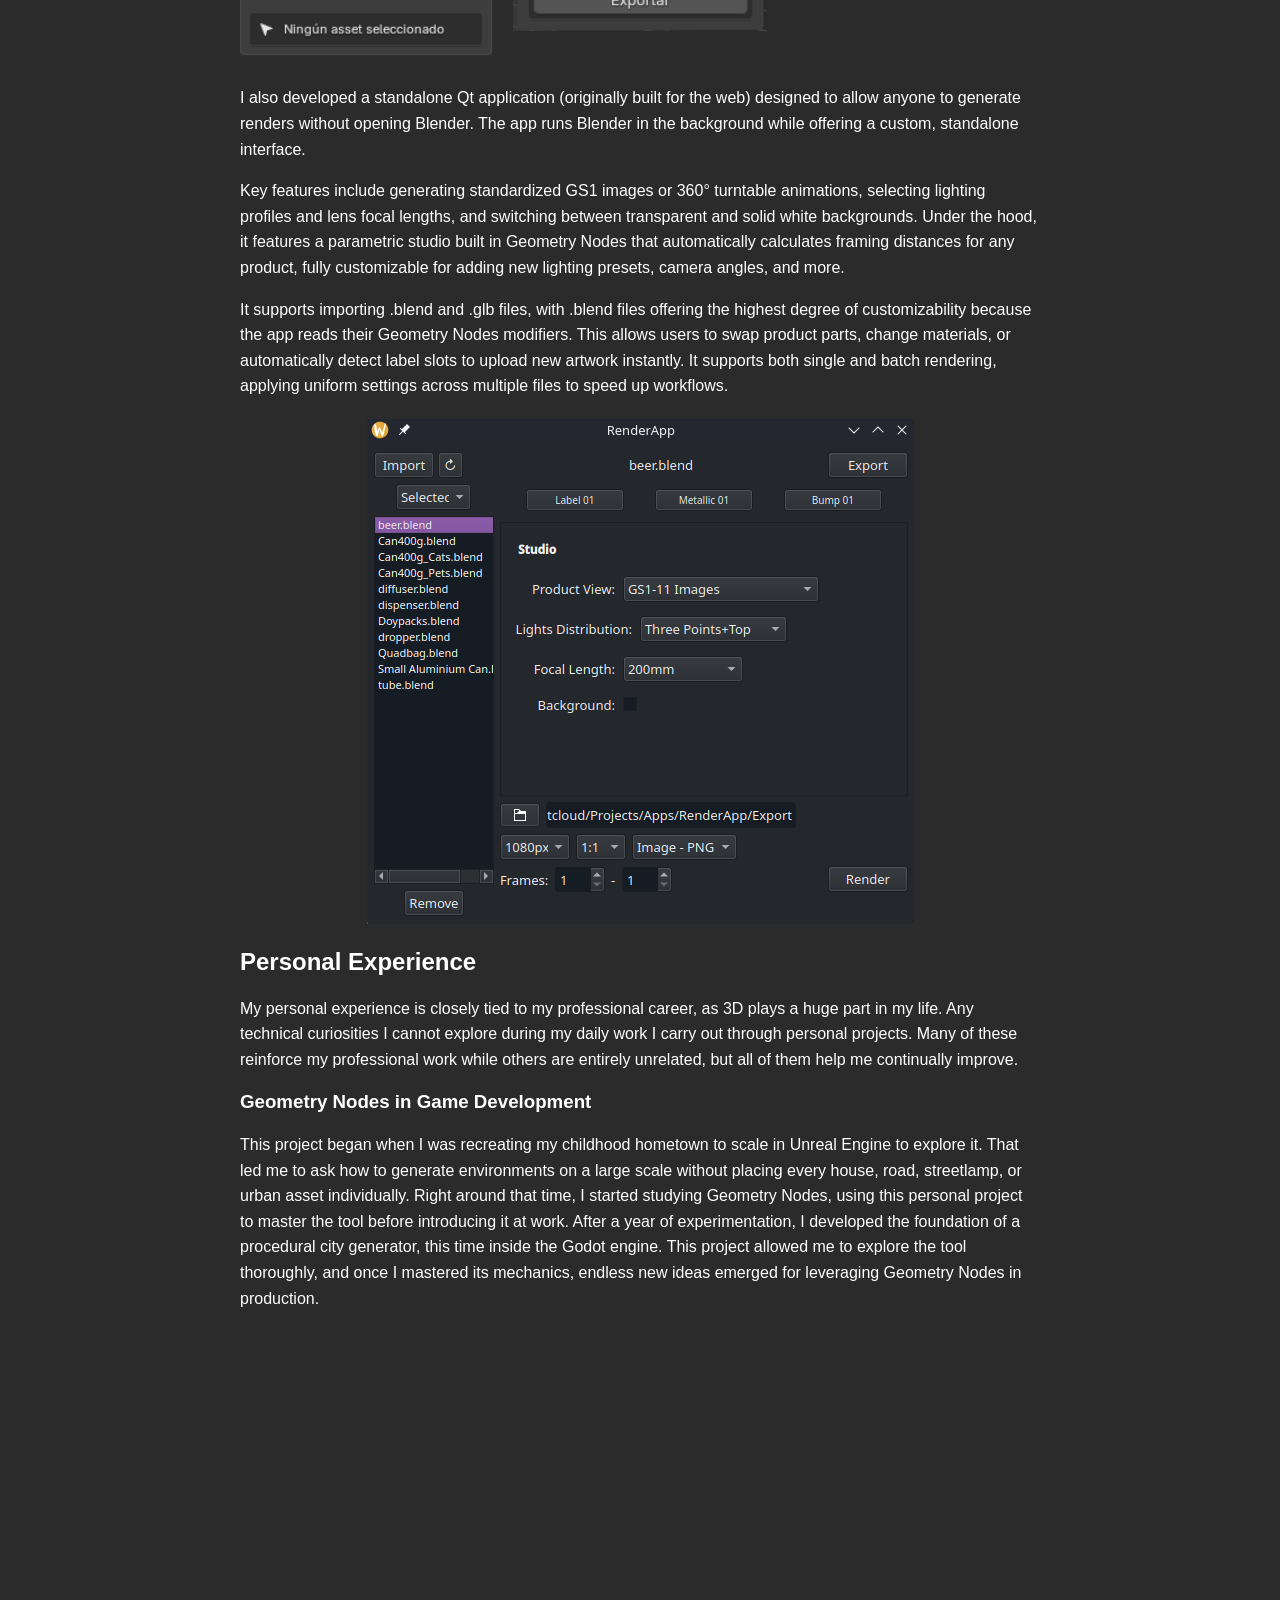
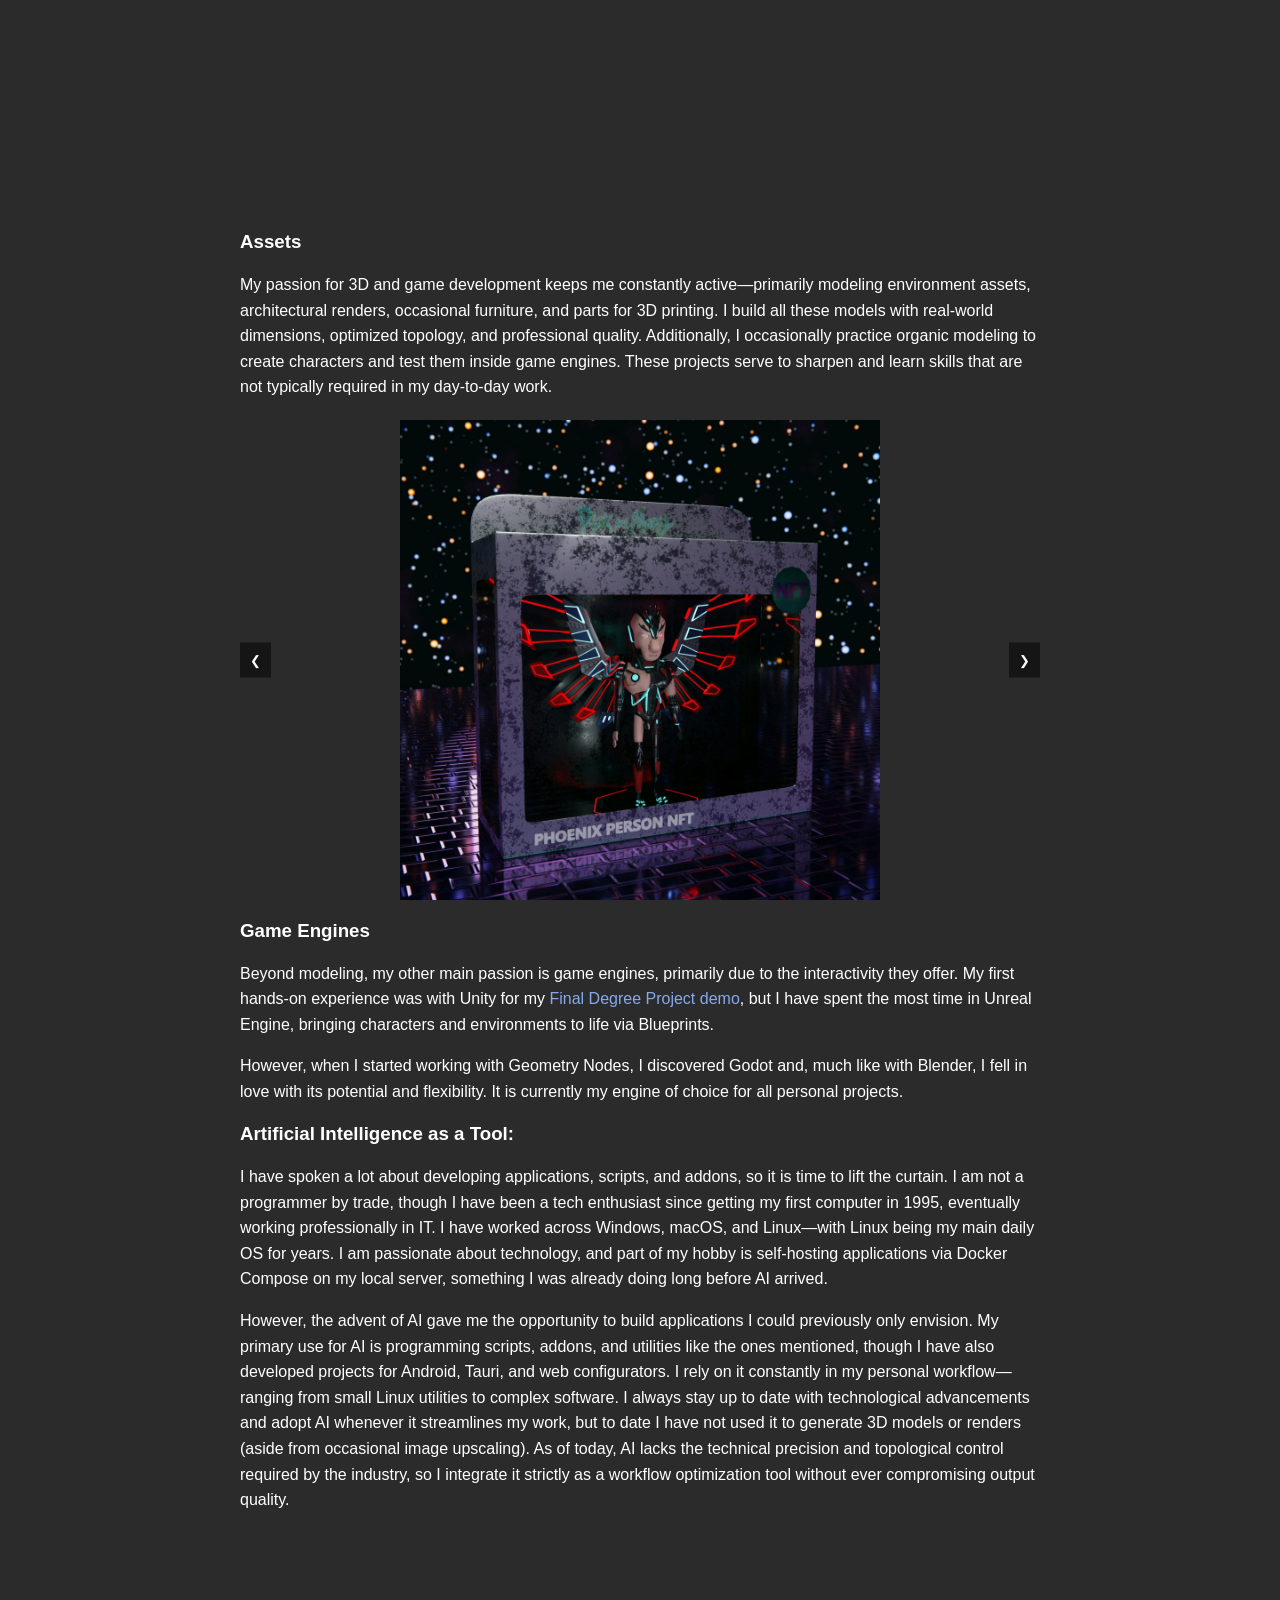
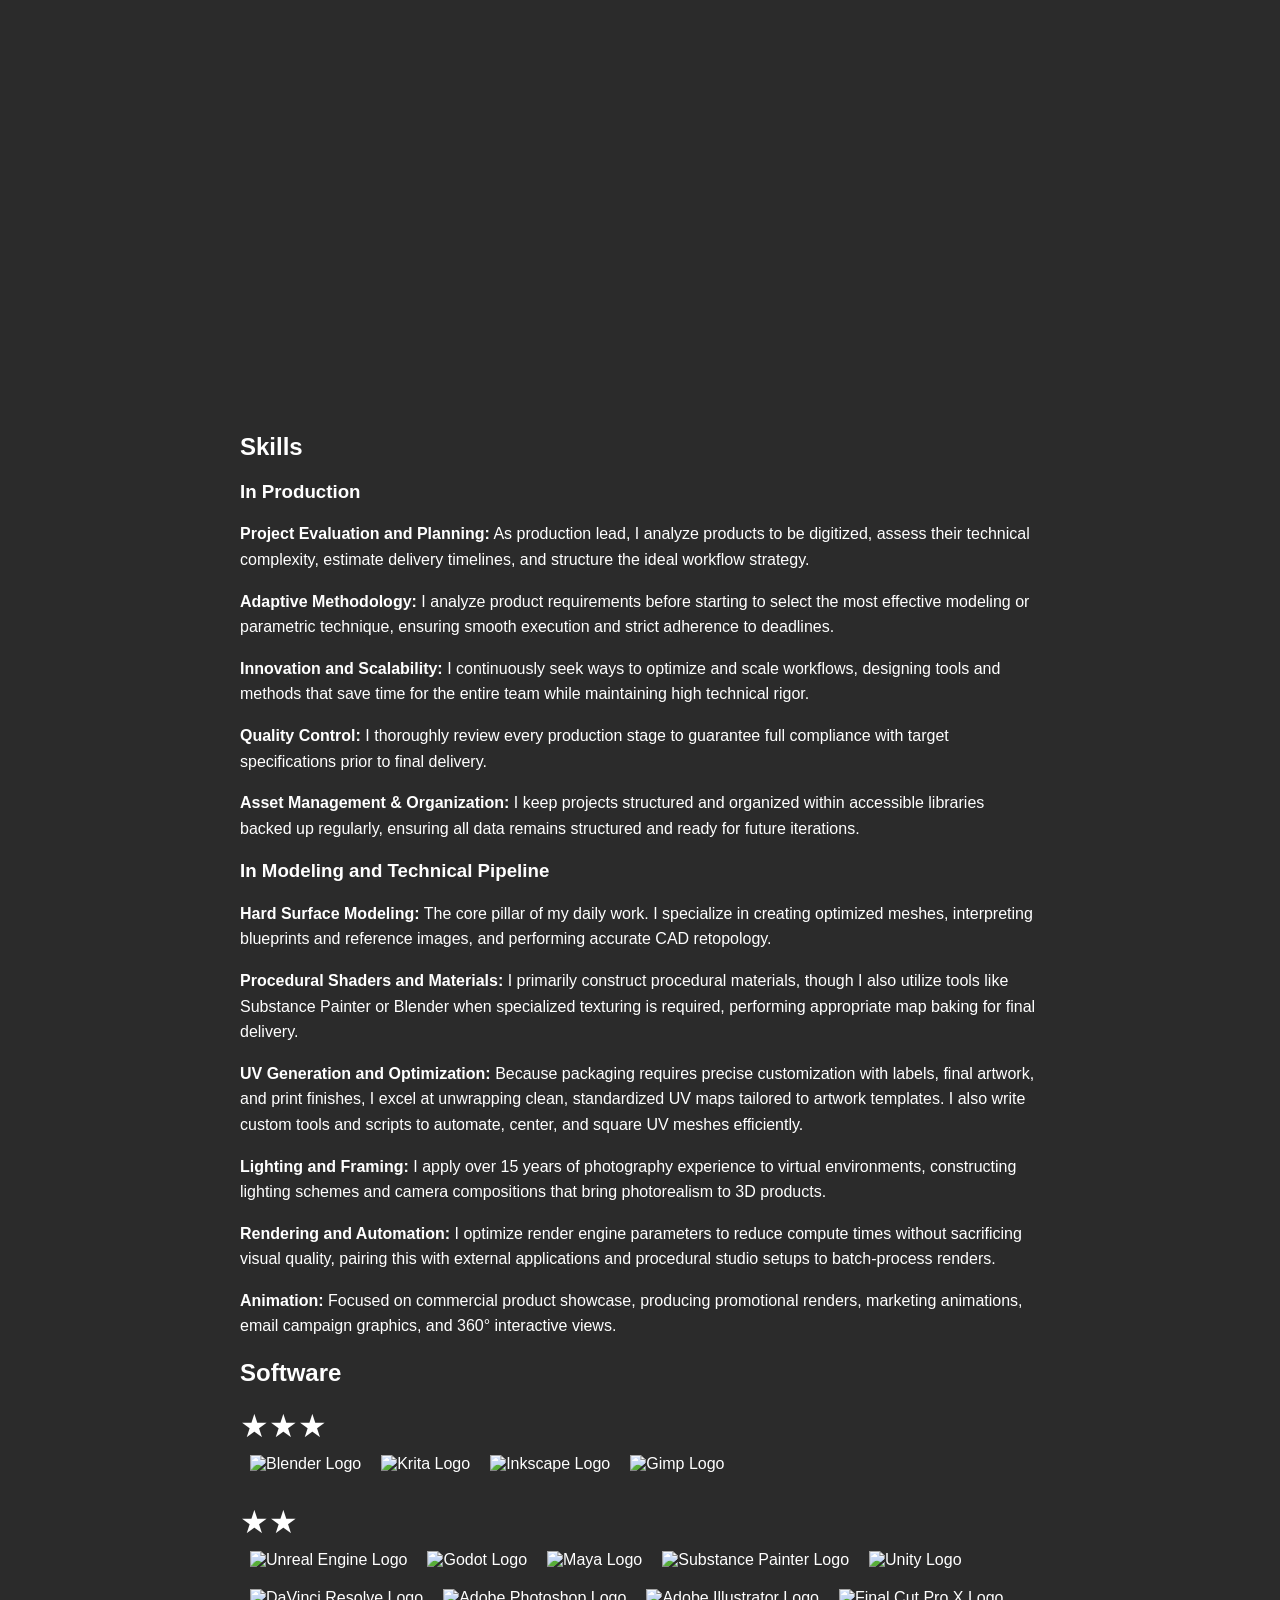
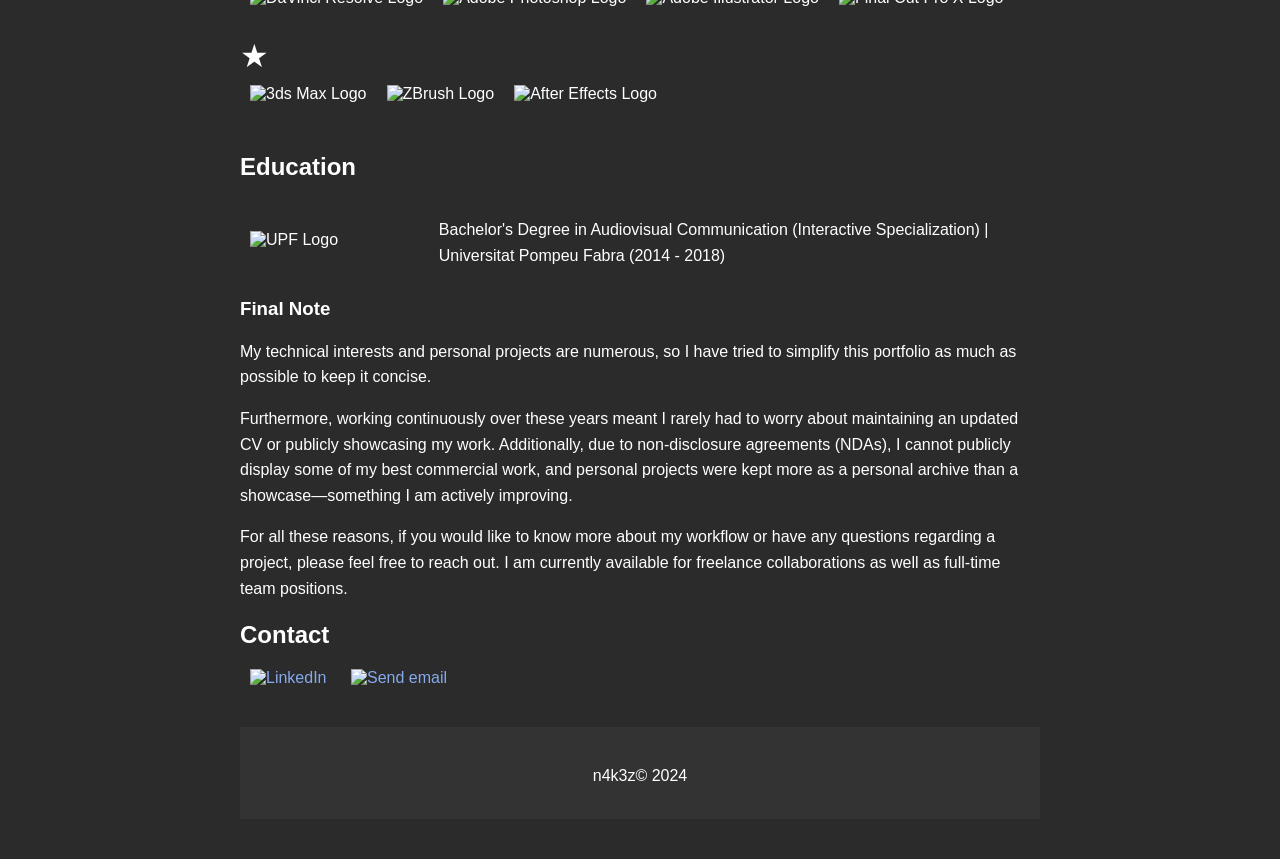
==== commit 4e2cb942: "update" ====
--- a/index_en.html
+++ b/index_en.html
@@ -10,12 +10,9 @@
     <meta property="og:image" content="images/icon.png">
     <meta property="og:url" content="https://nk3z.github.io/web/index_en.html">
     
-    <!-- Aplicar tema e icono instantáneamente para evitar parpadeos -->
+    <!-- Evita el parpadeo de tema aplicando la clase antes de renderizar el DOM -->
     <script>
         (function() {
-            if ('scrollRestoration' in history) {
-                history.scrollRestoration = 'manual';
-            }
             var theme = localStorage.getItem("theme") || "dark";
             if (theme === "light") {
                 document.documentElement.classList.add("light-theme");
@@ -27,16 +24,6 @@
     <link rel="icon" type="image/png" href="images/favicon.png">
 </head>
 <body>
-    <!-- Restauración instantánea del scroll antes del primer renderizado -->
-    <script>
-        (function() {
-            var savedScrollPos = sessionStorage.getItem("scrollPosForLangChange");
-            if (savedScrollPos !== null) {
-                window.scrollTo(0, parseInt(savedScrollPos, 10));
-            }
-        })();
-    </script>
-
     <header class="header">
         <img src="images/cover.jpg" class="cover-image" alt="Cover Image">
     </header>
@@ -59,27 +46,16 @@
                     <a href="#contact">Contact</a>
                 </div>
                 <div class="right-align">
-                    <a href="index.html" class="language-switch" id="lang-switch" aria-label="Switch to Spanish">
+                    <a href="index.html" class="language-switch" aria-label="Switch to Spanish">
                         <img id="lang-icon" src="images/uk.svg" alt="English" class="icon">
                     </a>
-                    <button type="button" id="theme-toggle" class="theme-toggle" aria-label="Toggle Theme">
+                    <button id="theme-toggle" class="theme-toggle" aria-label="Toggle Theme">
                         <img id="theme-icon" src="images/moon.svg" alt="Moon Icon" class="icon">
                     </button>
                 </div>
             </li>
         </ul>
     </nav>    
-
-    <script>
-        (function() {
-            var themeIcon = document.getElementById("theme-icon");
-            var theme = localStorage.getItem("theme") || "dark";
-            if (themeIcon) {
-                themeIcon.src = theme === "light" ? "images/sun.svg" : "images/moon.svg";
-            }
-        })();
-    </script>
-
     <div class="container">
         <main>
             <section id="resumen">
@@ -291,6 +267,8 @@
                             <li><img src="images/sofwares/splogo.svg" alt="Substance Painter Logo" loading="lazy"></li>
                             <li><img src="images/sofwares/unitylogo.png" alt="Unity Logo" loading="lazy"></li>
                             <li><img src="images/sofwares/davincilogo.png" alt="DaVinci Resolve Logo" loading="lazy"></li>
+                            <li><img src="images/sofwares/pslogo.png" alt="Adobe Photoshop Logo" loading="lazy"></li>
+                            <li><img src="images/sofwares/ailogo.png" alt="Adobe Illustrator Logo" loading="lazy"></li>
                             <li><img src="images/sofwares/fcpxlogo.png" alt="Final Cut Pro X Logo" loading="lazy"></li>
                         </ul>
                     </div>
@@ -335,6 +313,6 @@
             <p>n4k3z© 2024</p>
         </footer>
     </div>
-<script src="js/scripts.js?v=7.1"></script>
+<script src="js/scripts.js?v=5.0"></script>
 </body>
 </html>
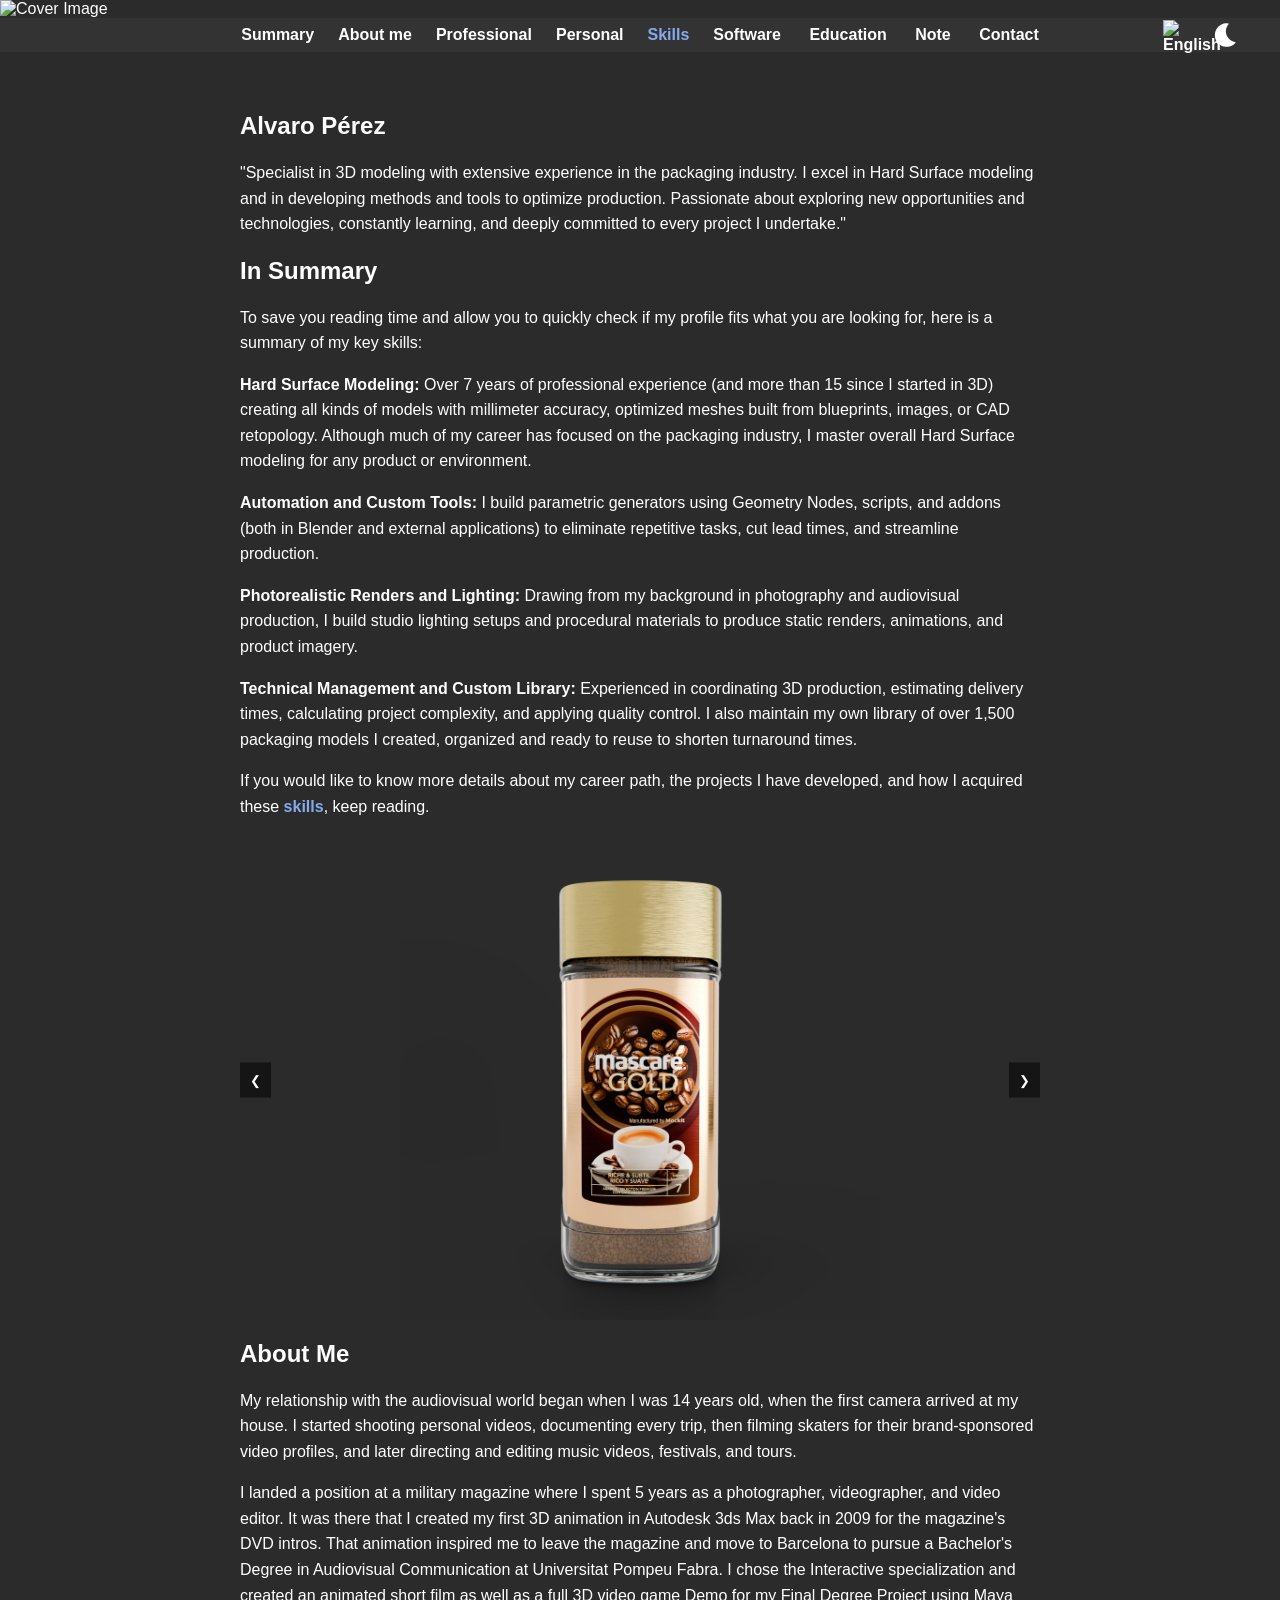
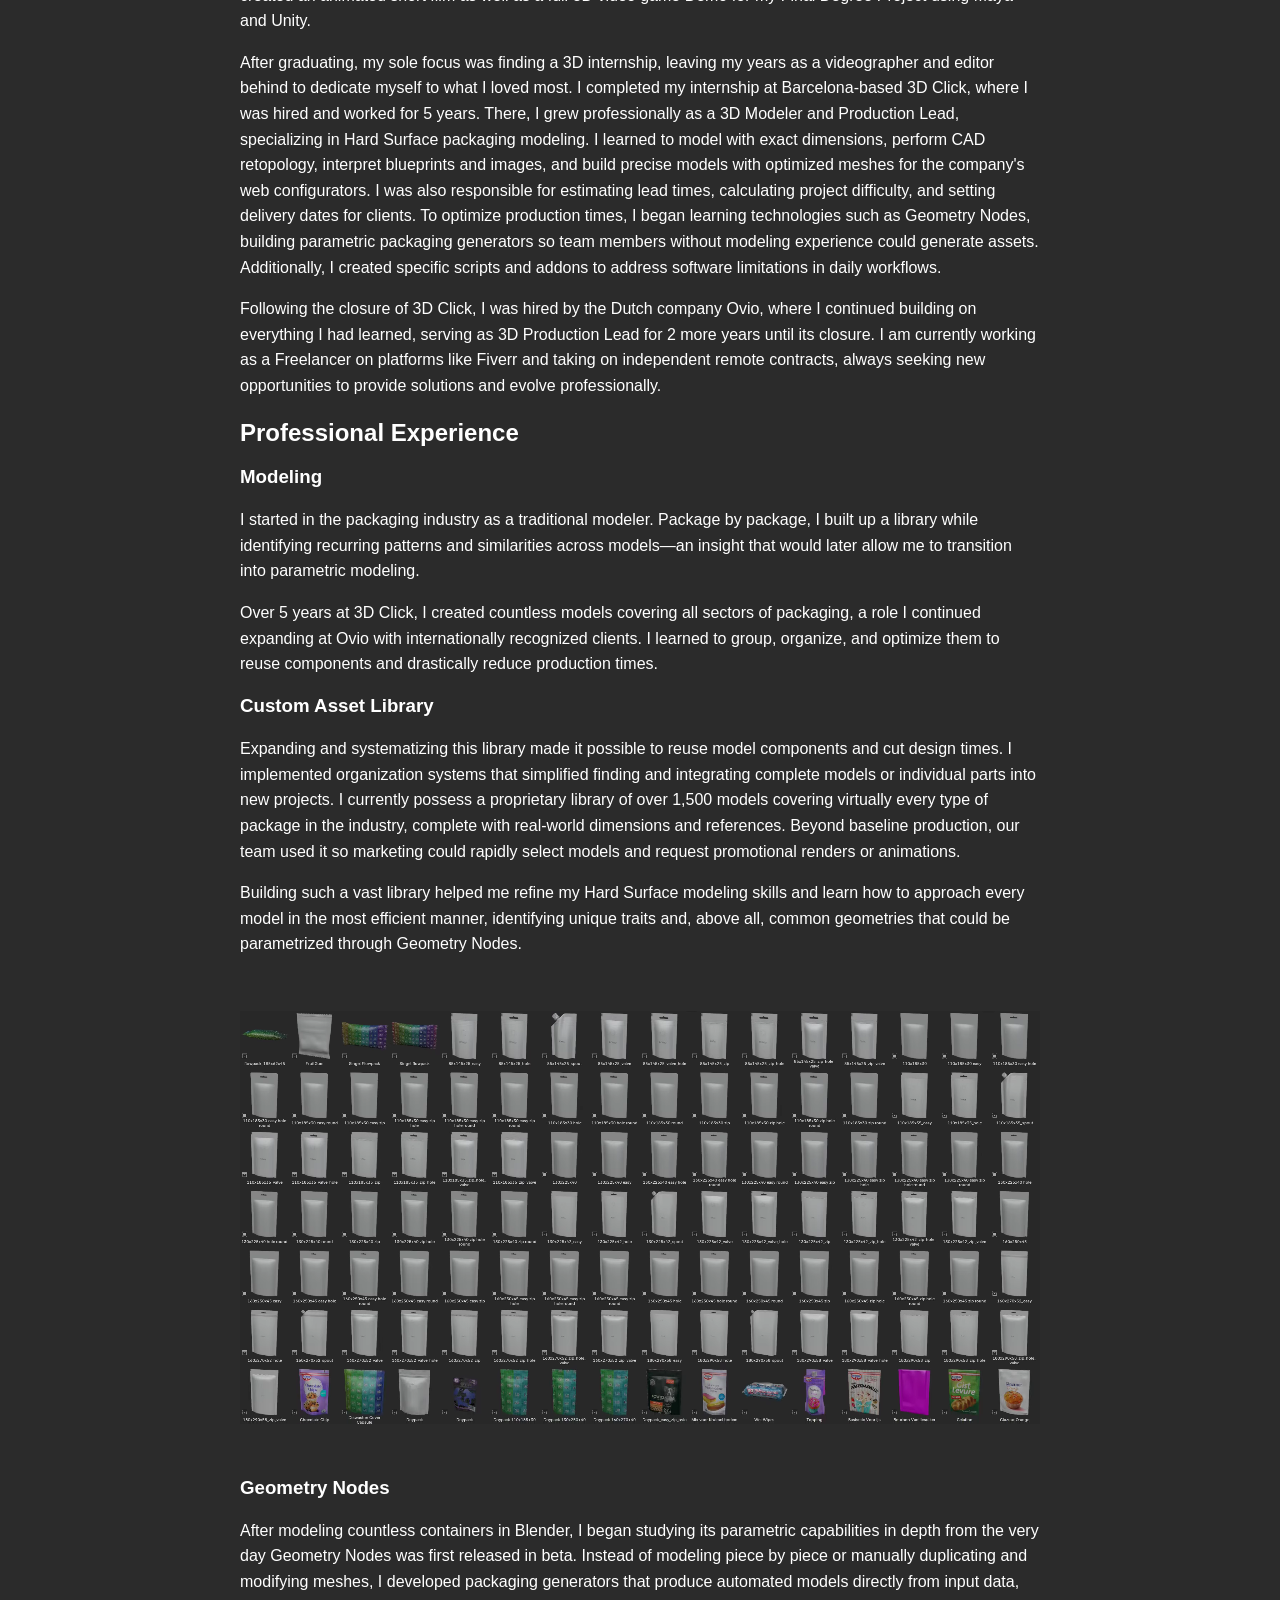
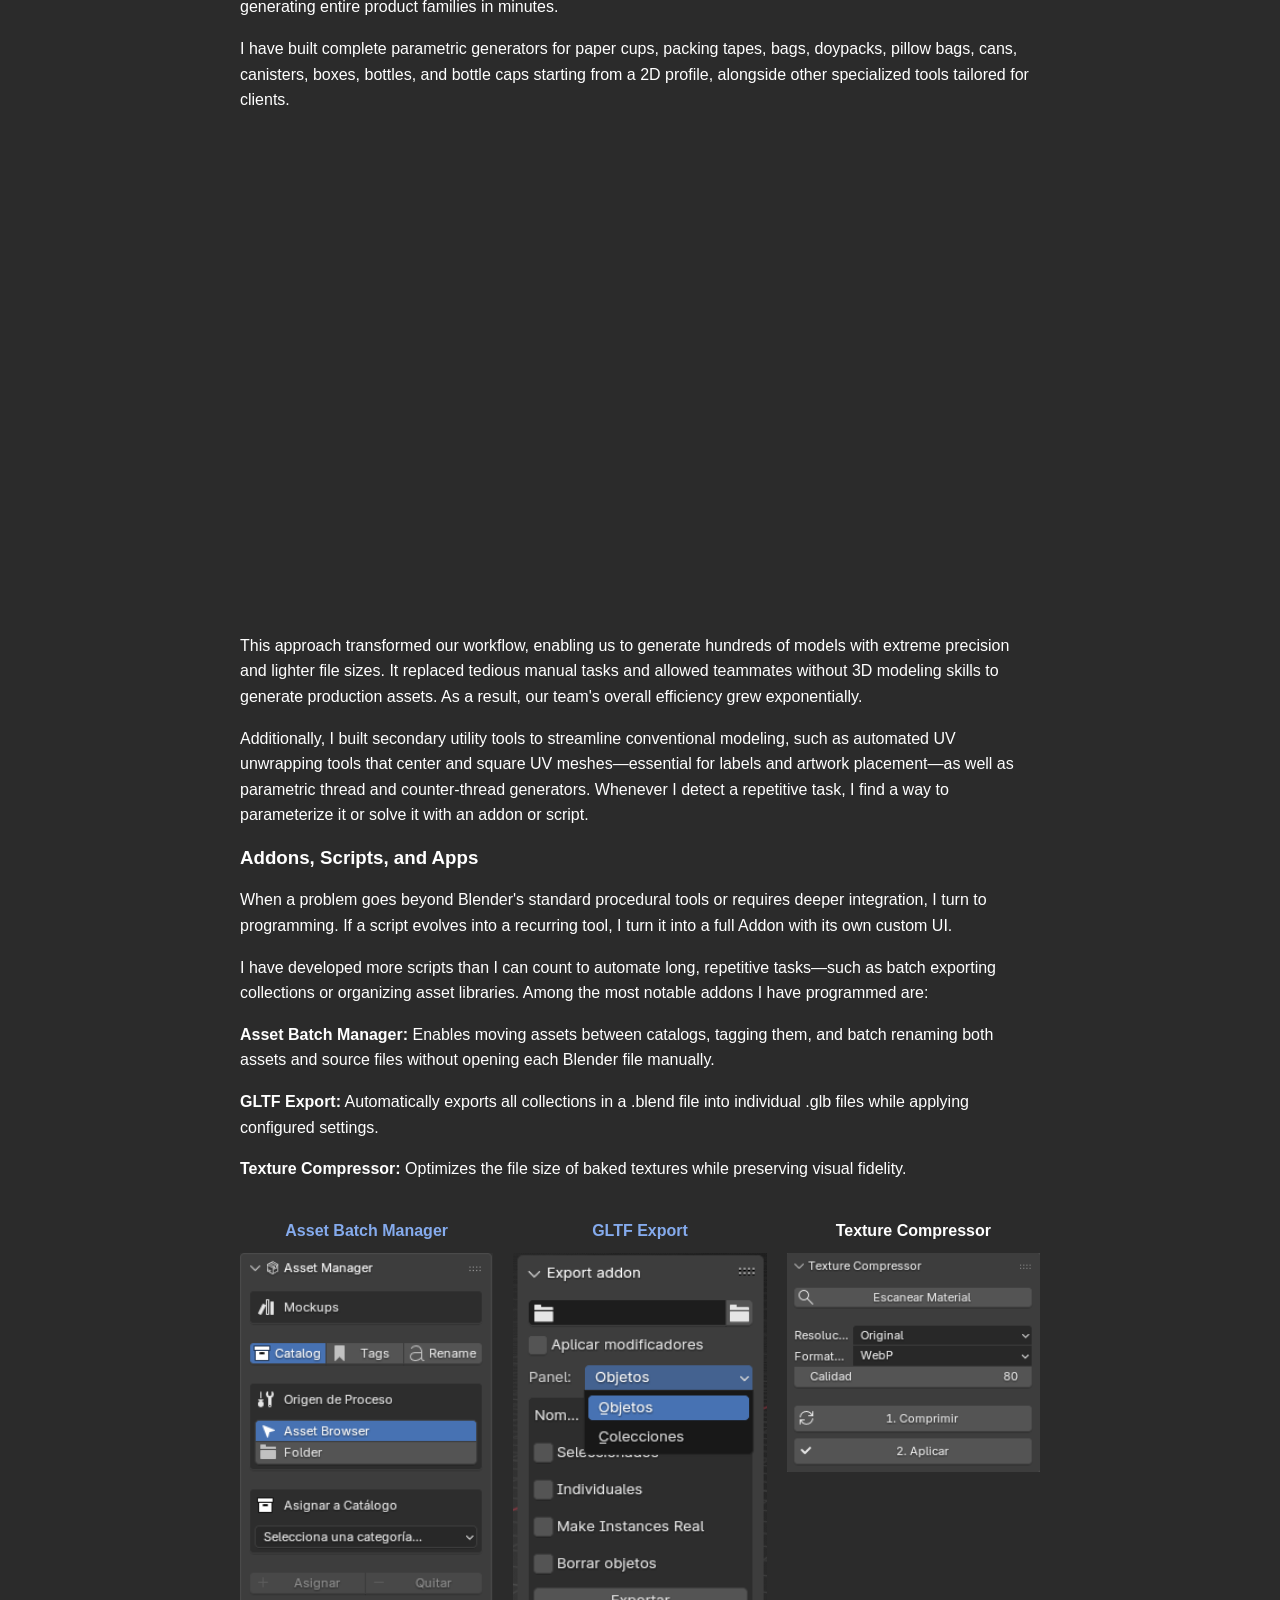
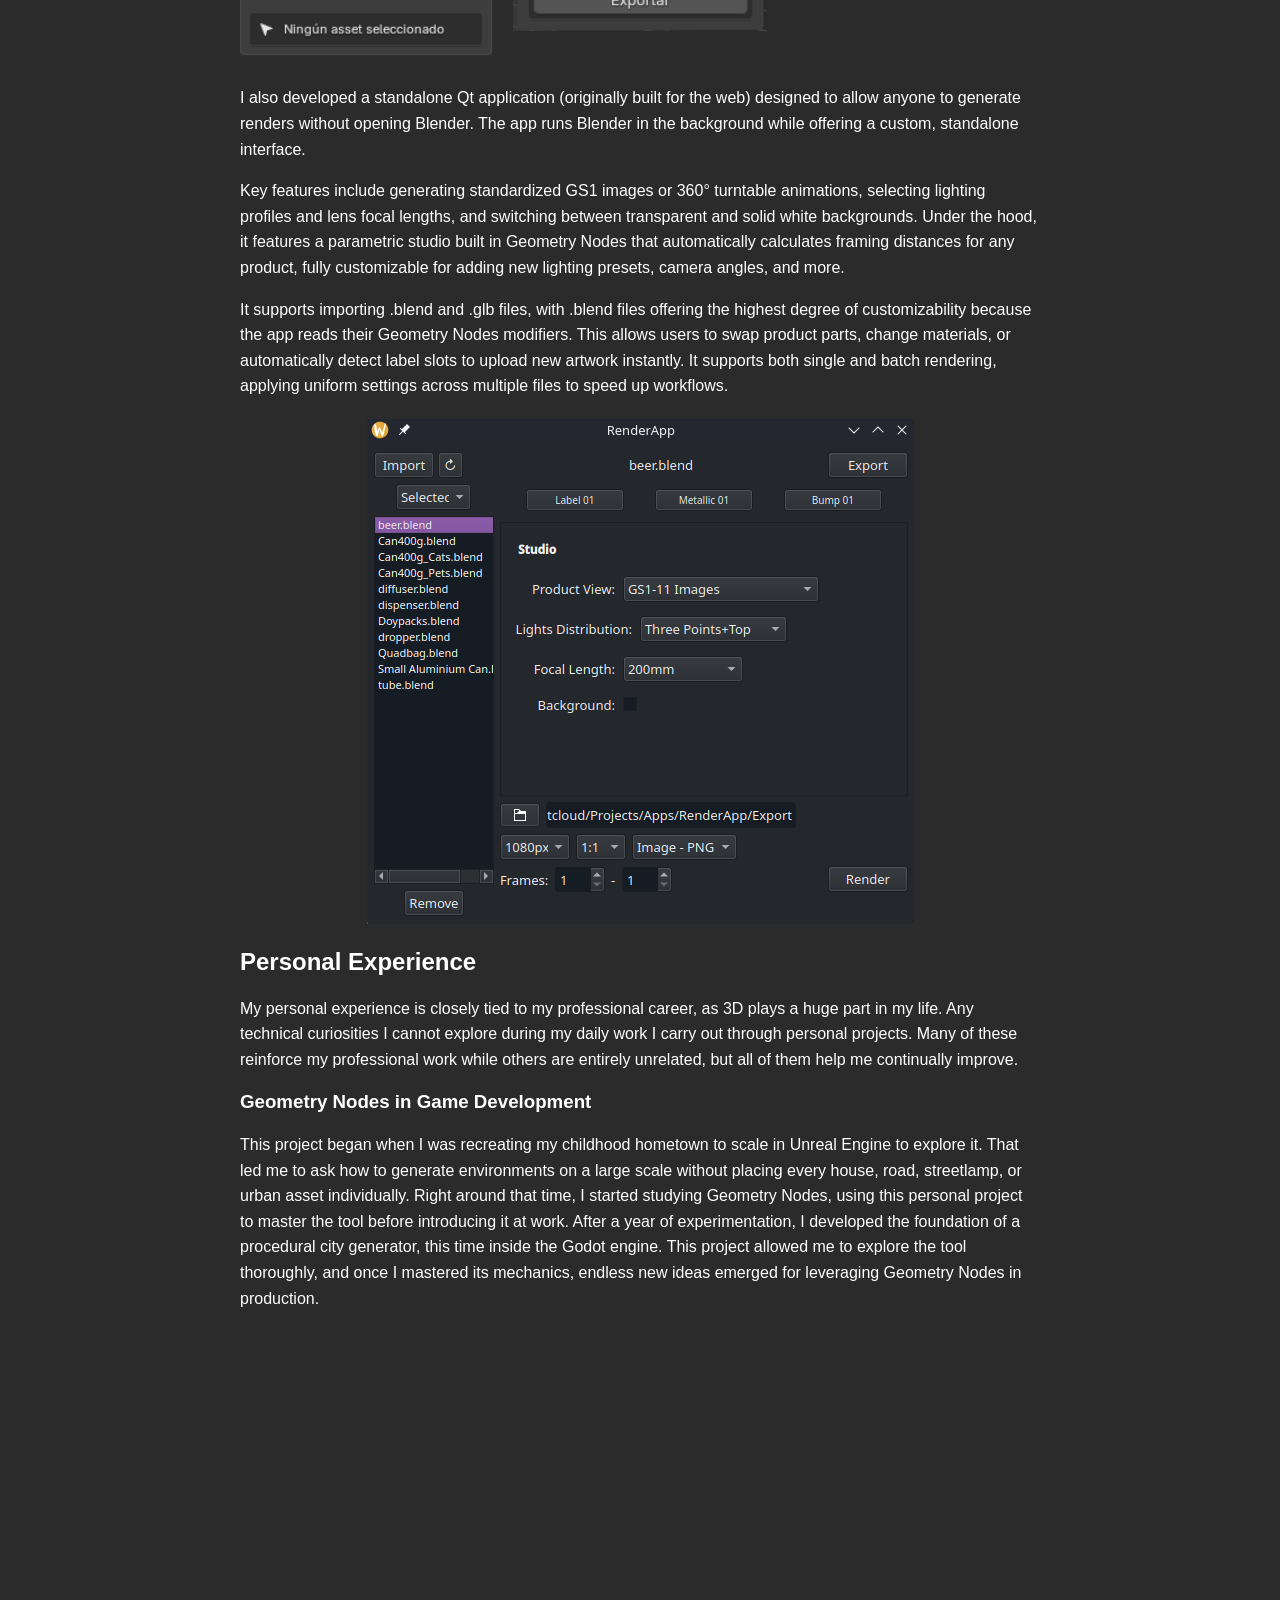
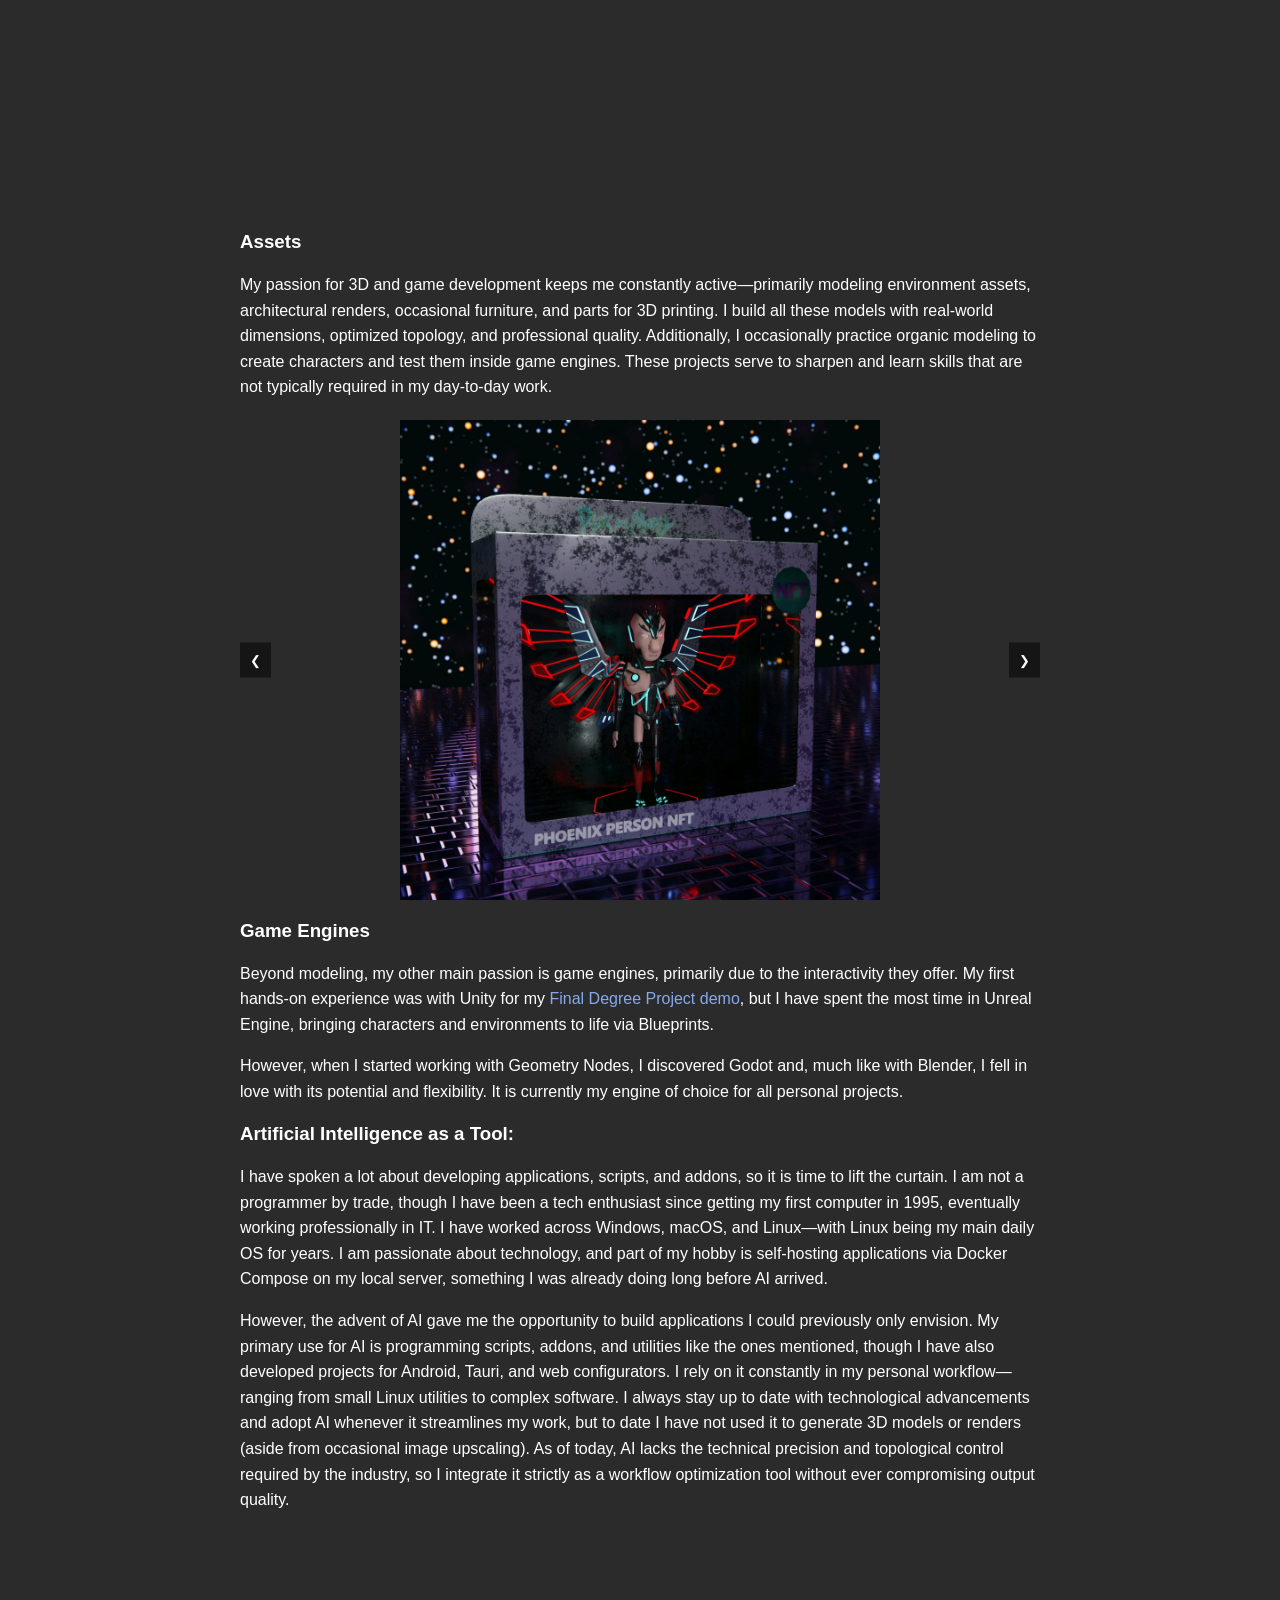
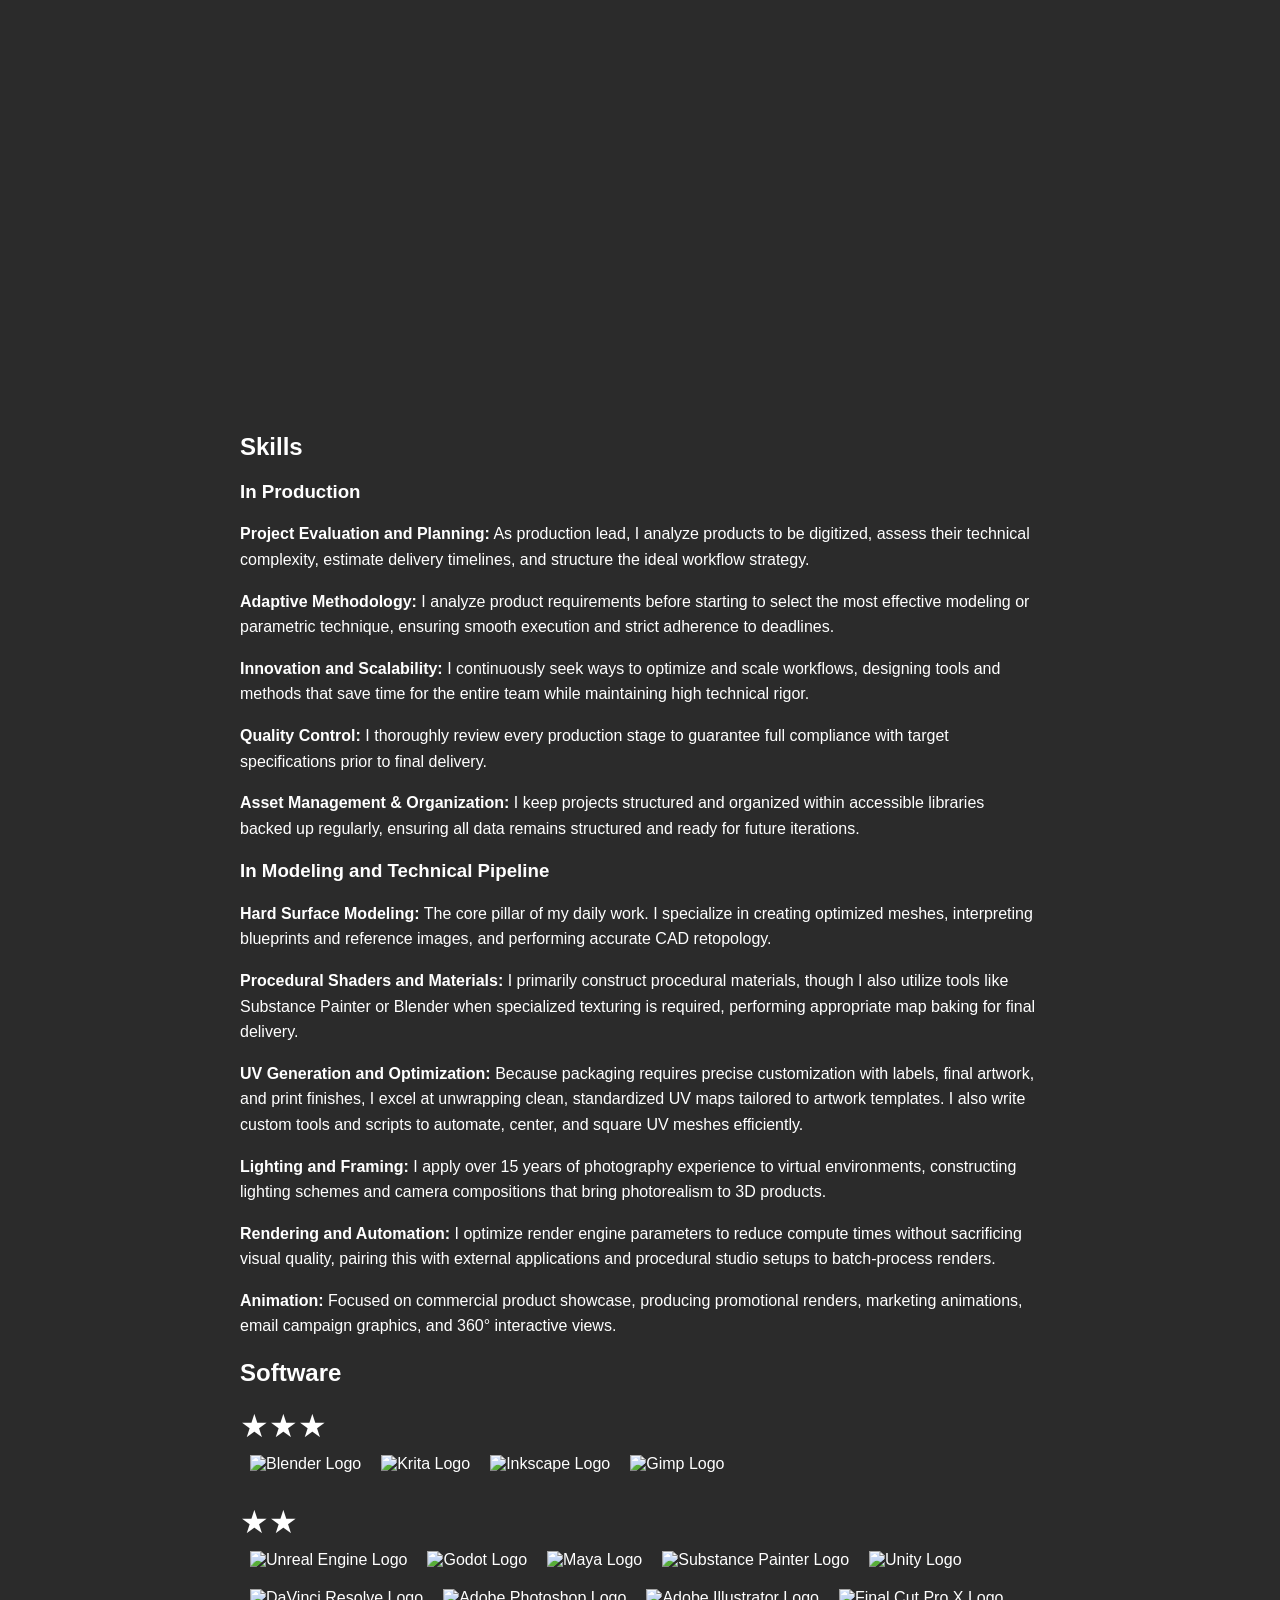
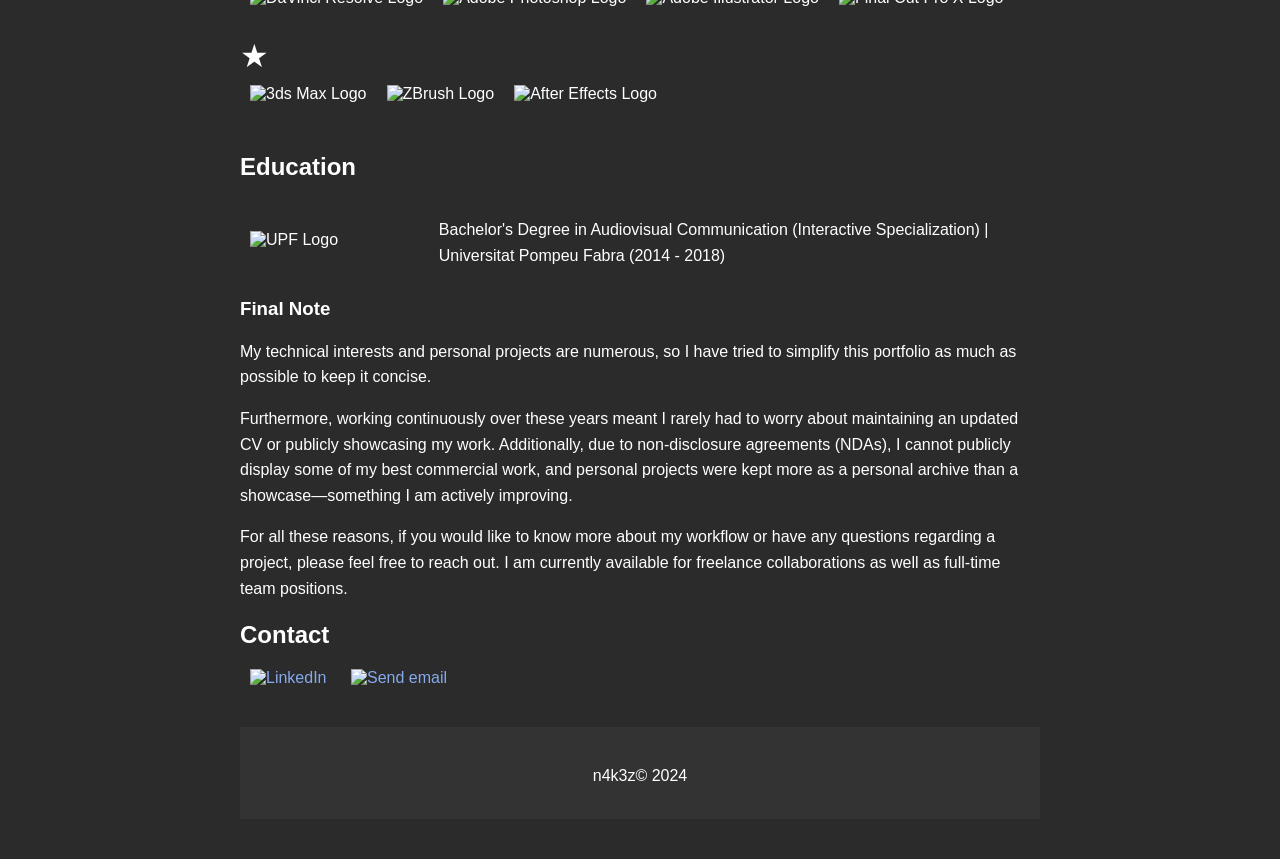
==== commit af8d9ce9: "update" ====
--- a/index_en.html
+++ b/index_en.html
@@ -49,6 +49,7 @@
                     <a href="index.html" class="language-switch" aria-label="Switch to Spanish">
                         <img id="lang-icon" src="images/uk.svg" alt="English" class="icon">
                     </a>
+                    <!-- CORREGIDO: Se añade id="theme-toggle" -->
                     <button id="theme-toggle" class="theme-toggle" aria-label="Toggle Theme">
                         <img id="theme-icon" src="images/moon.svg" alt="Moon Icon" class="icon">
                     </button>
